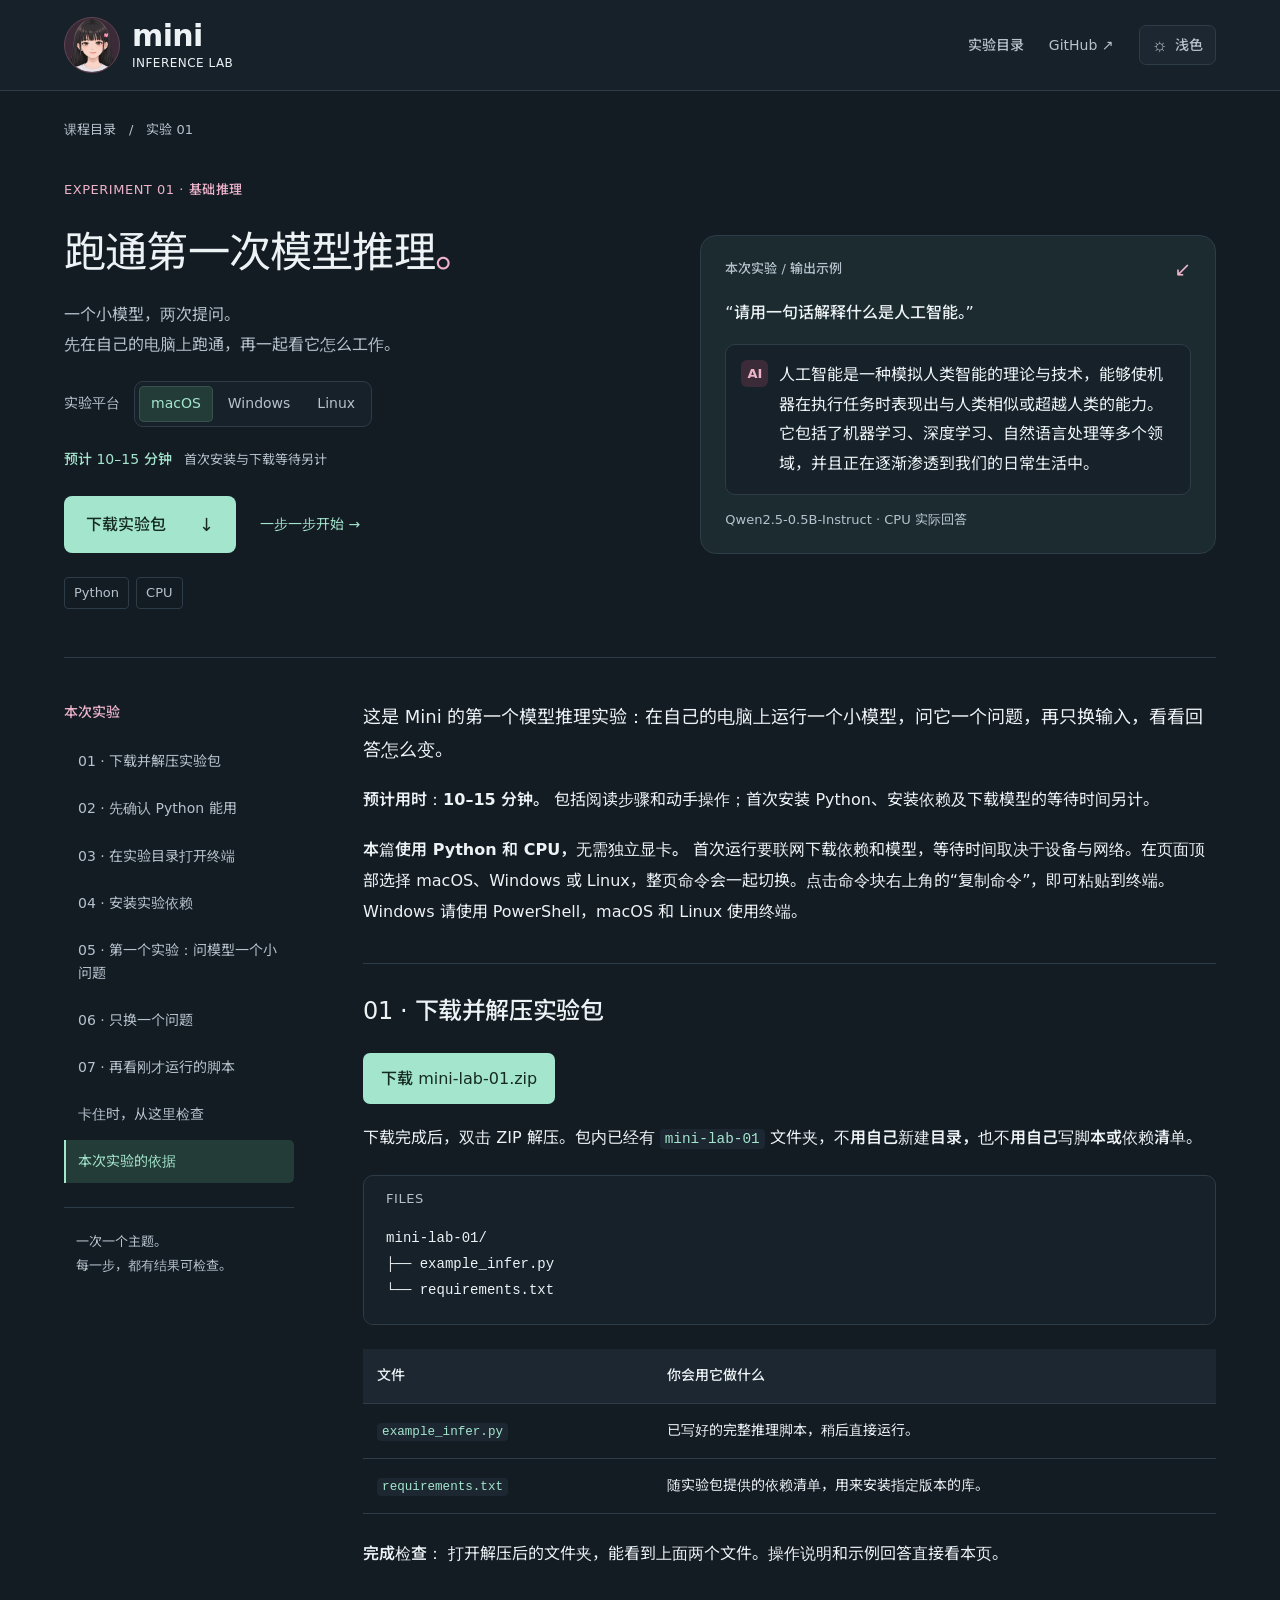
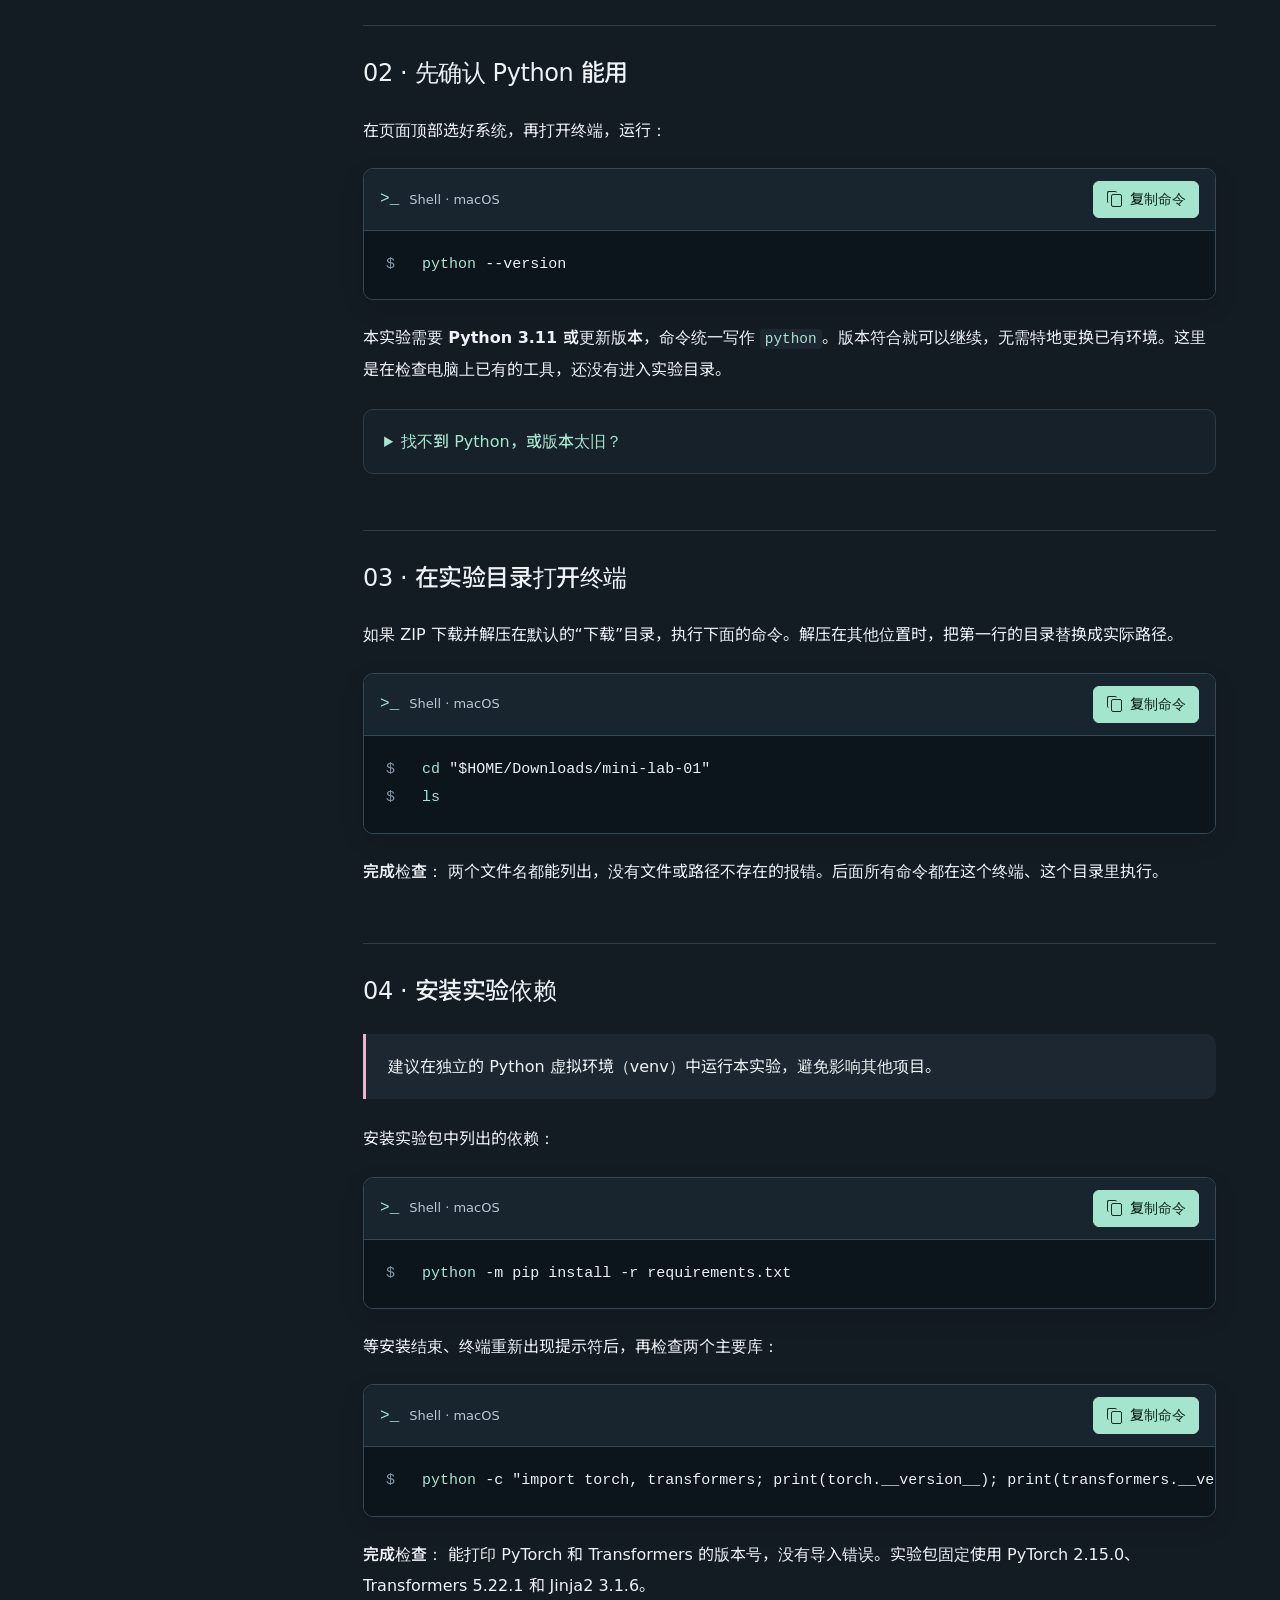
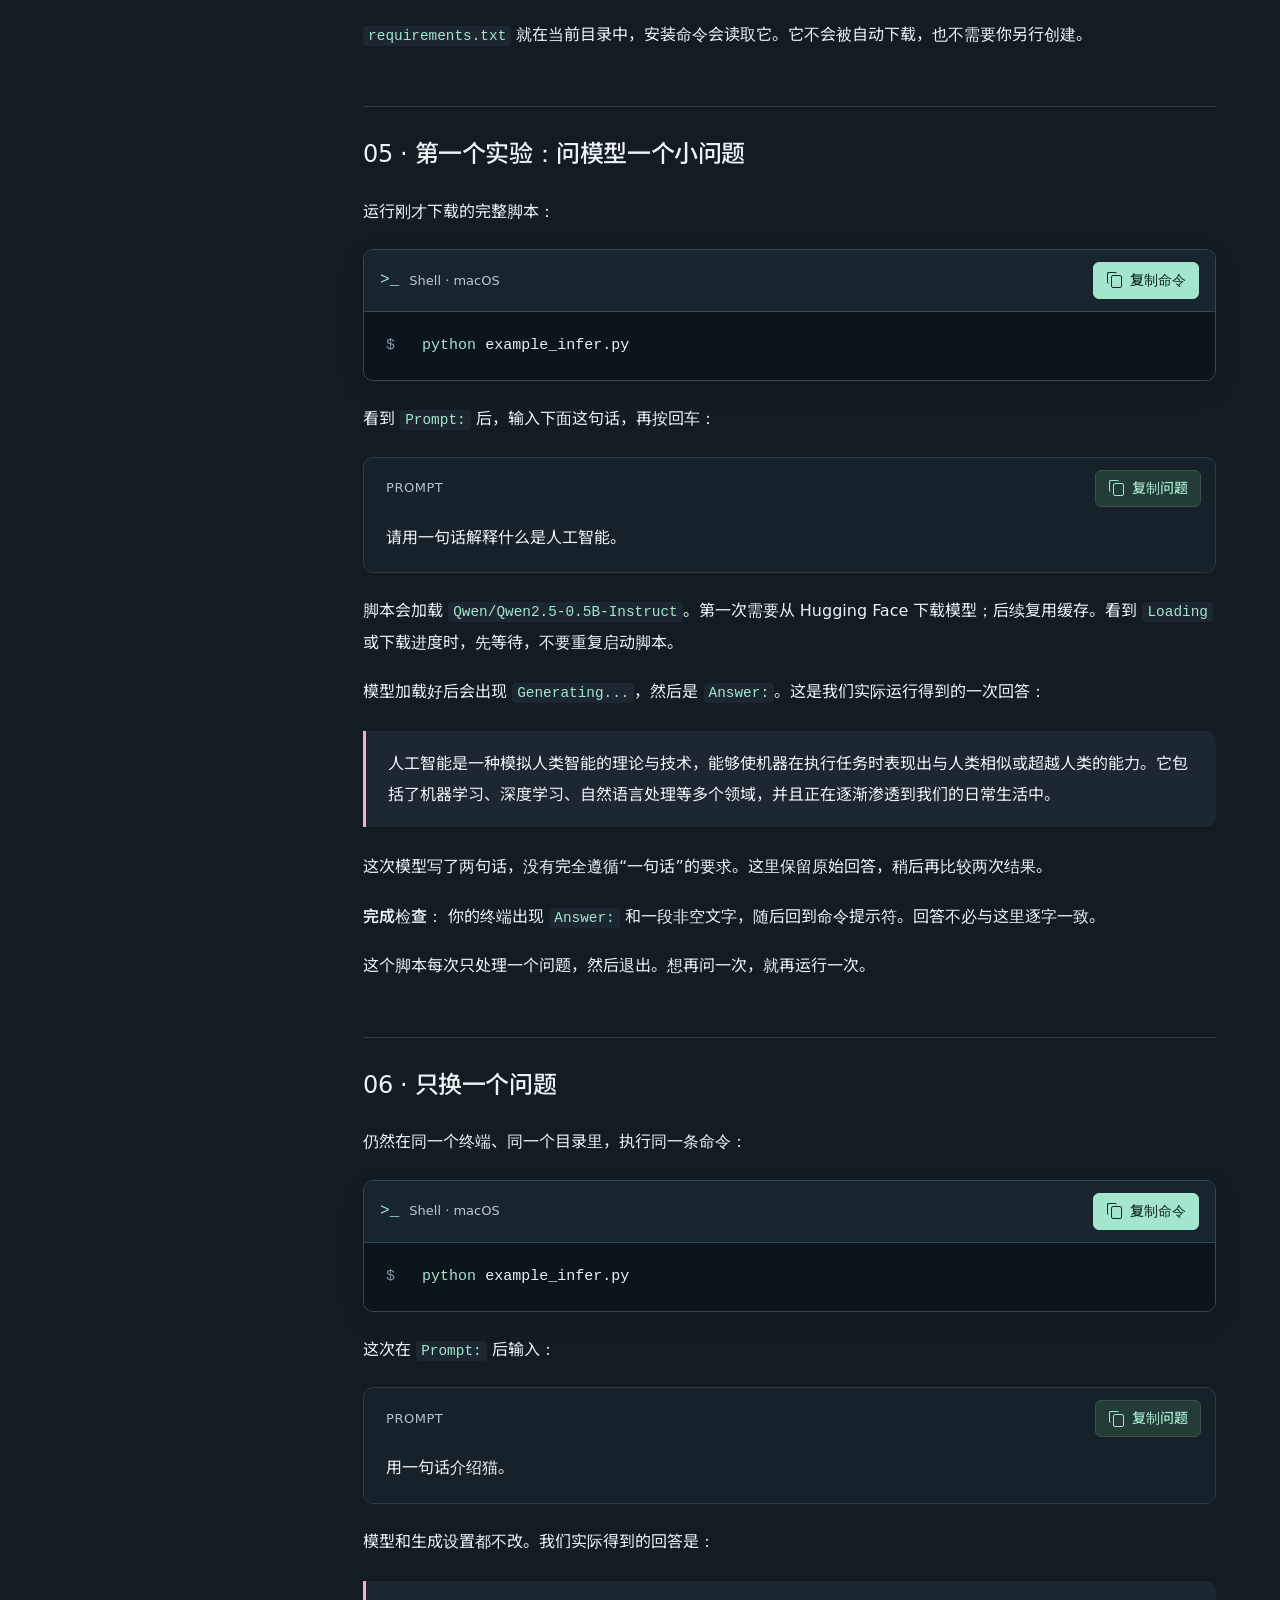
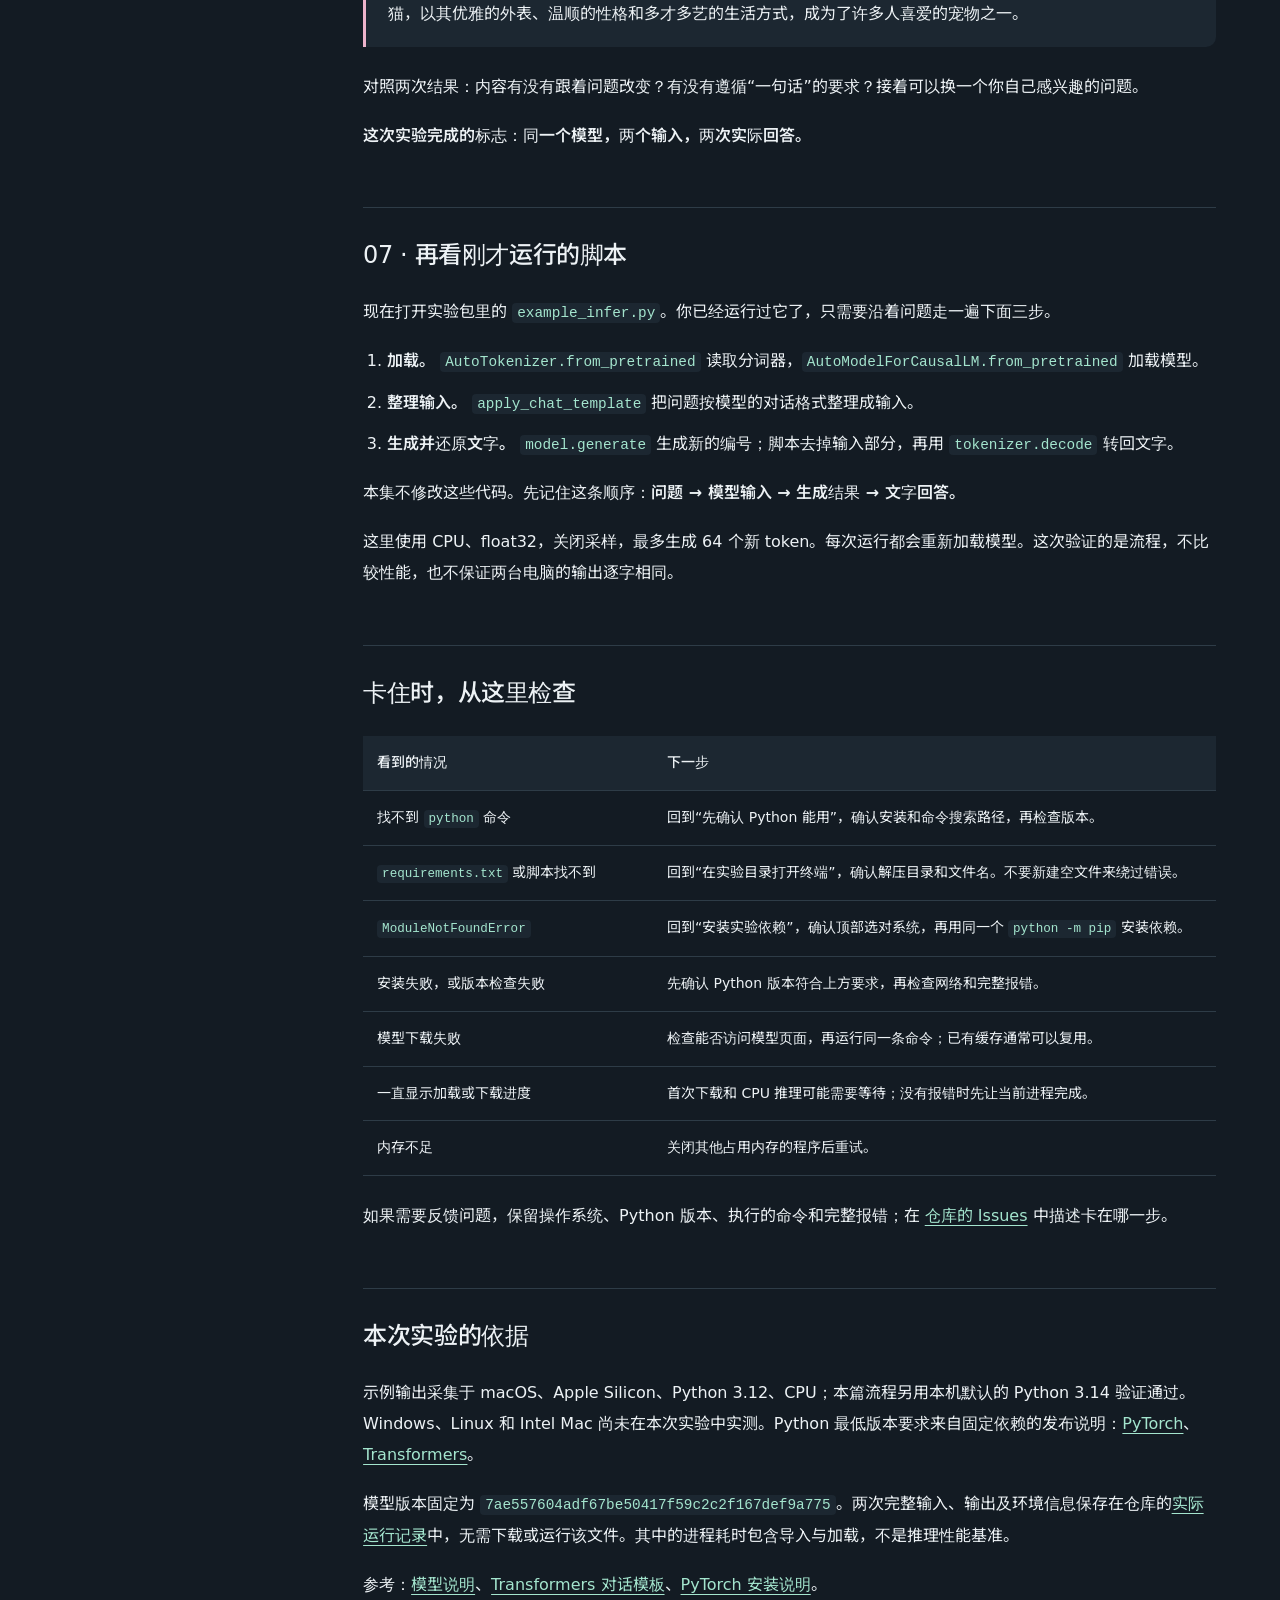
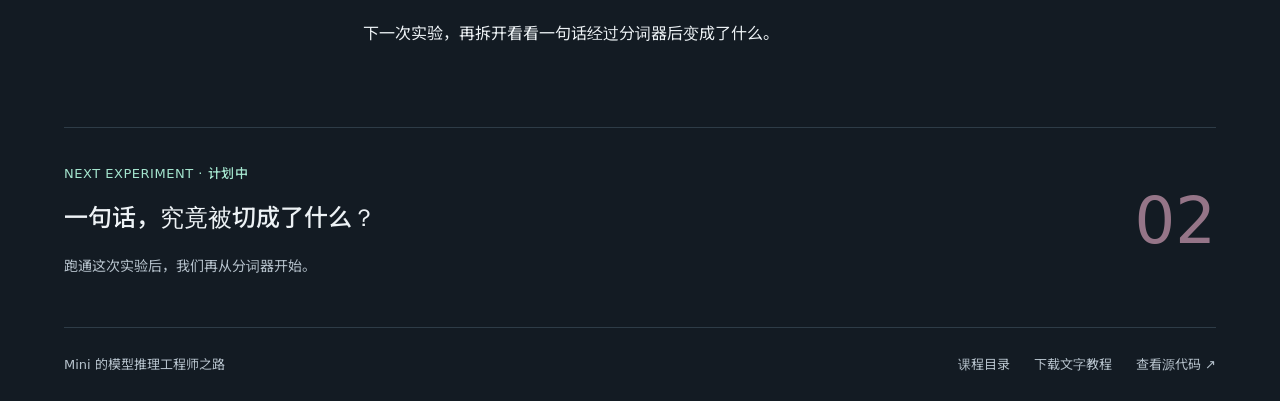
==== docs/1/index.html @ da80604e "Filter setup help by platform and simplify directory commands" ====
<!doctype html>
<html lang="zh-CN" data-theme="dark">
<head>
  <meta charset="utf-8">
  <meta name="viewport" content="width=device-width, initial-scale=1">
  <meta name="theme-color" content="#131b23">
  <meta name="description" content="Mini 的第一个模型推理实验：下载实验包，准备 Python，在 CPU 上运行小模型，再换一个问题。">
  <title>跑通第一次模型推理 · Mini 的模型推理工程师之路</title>
  <link rel="canonical" href="https://newbdez33.github.io/mini-inference-lab/1/">
  <link rel="icon" href="../assets/mini-head.png" type="image/png">
  <link rel="preload" href="../assets/fonts/noto-sans-sc-lab.woff2" as="font" type="font/woff2" crossorigin>
  <script src="../assets/theme.js?v=ef3ef90701ad"></script>
  <link rel="stylesheet" href="../assets/site.css?v=36da8192f355">
  <script src="../assets/site.js?v=840d80bad5b7" defer></script>
</head>
<body class="lesson-page">
  <a class="skip-link" href="#tutorial">跳到教程正文</a>
  <header class="site-header">
    <a class="brand" href="../" aria-label="返回课程目录"><span class="avatar"><img src="../assets/mini-head.png" alt="" width="56" height="56"></span><span>mini<span class="brand-sub">INFERENCE LAB</span></span></a>
    <nav aria-label="主导航">
      <a class="nav-catalog" href="../#catalog">实验目录</a>
      <a class="nav-github" href="https://github.com/newbdez33/mini-inference-lab" target="_blank" rel="noopener">GitHub ↗</a>
      <button class="theme-toggle" type="button" aria-label="切换为浅色主题"><span data-theme-icon aria-hidden="true">☼</span><span data-theme-label>浅色</span></button>
    </nav>
  </header>
  <main class="lesson-layout">
    <nav class="breadcrumb" aria-label="课程位置"><a href="../">课程目录</a><span aria-hidden="true">/</span><span aria-current="page">实验 01</span></nav>
    <section class="lesson-hero" aria-labelledby="page-title">
      <div class="hero-copy">
        <p class="eyebrow">EXPERIMENT 01 · 基础推理</p>
        <h1 id="page-title">跑通第一次模型推理<span class="accent">。</span></h1>
        <p class="hero-description">一个小模型，两次提问。<br>先在自己的电脑上跑通，再一起看它怎么工作。</p>
        <div class="platform-switcher" hidden>
          <span id="platform-label">实验平台</span>
          <div class="platform-options" role="radiogroup" aria-labelledby="platform-label">
            <button type="button" role="radio" data-platform="macos" aria-checked="true">macOS</button>
            <button type="button" role="radio" data-platform="windows" aria-checked="false" tabindex="-1">Windows</button>
            <button type="button" role="radio" data-platform="linux" aria-checked="false" tabindex="-1">Linux</button>
          </div>
        </div>
        <p class="experiment-time"><strong>预计 10–15 分钟</strong><span>首次安装与下载等待另计</span></p>
        <div class="hero-actions"><a class="button" href="../downloads/mini-lab-01.zip" download>下载实验包 <span aria-hidden="true">↓</span></a><a class="secondary-link" href="#download">一步一步开始 →</a></div>
        <ul class="tags" aria-label="实验环境"><li>Python</li><li>CPU</li></ul>
      </div>
      <div class="lab-sample lesson-sample" aria-label="本次实验的真实输出示例">
        <div class="sample-label"><span>本次实验 / 输出示例</span><span aria-hidden="true">↙</span></div>
        <p class="sample-question">“请用一句话解释什么是人工智能。”</p>
        <div class="sample-answer"><span class="model-symbol" aria-hidden="true">AI</span><p>人工智能是一种模拟人类智能的理论与技术，能够使机器在执行任务时表现出与人类相似或超越人类的能力。它包括了机器学习、深度学习、自然语言处理等多个领域，并且正在逐渐渗透到我们的日常生活中。</p></div>
        <span class="sample-model">Qwen2.5-0.5B-Instruct · CPU 实际回答</span>
      </div>
    </section>
    <div class="tutorial-layout">
      <aside class="sidebar">
        <nav aria-label="教程目录"><p class="nav-label">本次实验</p><div class="toc">
<ul>
<li><a href="#01">01 · 下载并解压实验包</a></li>
<li><a href="#02-python">02 · 先确认 Python 能用</a></li>
<li><a href="#03">03 · 在实验目录打开终端</a></li>
<li><a href="#04">04 · 安装实验依赖</a></li>
<li><a href="#05">05 · 第一个实验：问模型一个小问题</a></li>
<li><a href="#06">06 · 只换一个问题</a></li>
<li><a href="#07">07 · 再看刚才运行的脚本</a></li>
<li><a href="#_1">卡住时，从这里检查</a></li>
<li><a href="#_2">本次实验的依据</a></li>
</ul>
</div>
</nav>
        <p class="sidebar-note">一次一个主题。<br>每一步，都有结果可检查。</p>
      </aside>
      <article id="tutorial" class="tutorial"><p>这是 Mini 的第一个模型推理实验：在自己的电脑上运行一个小模型，问它一个问题，再只换输入，看看回答怎么变。</p>
<p><strong>预计用时：10–15 分钟。</strong> 包括阅读步骤和动手操作；首次安装 Python、安装依赖及下载模型的等待时间另计。</p>
<p><strong>本篇使用 Python 和 CPU，无需独立显卡。</strong> 首次运行要联网下载依赖和模型，等待时间取决于设备与网络。在页面顶部选择 macOS、Windows 或 Linux，整页命令会一起切换。点击命令块右上角的“复制命令”，即可粘贴到终端。Windows 请使用 PowerShell，macOS 和 Linux 使用终端。</p>
<p><a id="download"></a></p>
<h2 id="01">01 · 下载并解压实验包</h2>
<p><a href="../downloads/mini-lab-01.zip">下载 mini-lab-01.zip</a></p>
<p>下载完成后，双击 ZIP 解压。包内已经有 <code>mini-lab-01</code> 文件夹，<strong>不用自己新建目录，也不用自己写脚本或依赖清单</strong>。</p>
<pre><code class="language-text">mini-lab-01/
├── example_infer.py
└── requirements.txt
</code></pre>
<table>
<thead>
<tr>
<th>文件</th>
<th>你会用它做什么</th>
</tr>
</thead>
<tbody>
<tr>
<td><code>example_infer.py</code></td>
<td>已写好的完整推理脚本，稍后直接运行。</td>
</tr>
<tr>
<td><code>requirements.txt</code></td>
<td>随实验包提供的依赖清单，用来安装指定版本的库。</td>
</tr>
</tbody>
</table>
<p><strong>完成检查：</strong> 打开解压后的文件夹，能看到上面两个文件。操作说明和示例回答直接看本页。</p>
<p><a id="python"></a></p>
<h2 id="02-python">02 · 先确认 Python 能用</h2>
<p>在页面顶部选好系统，再打开终端，运行：</p>
<div class="platform-commands">
<div data-platforms="macos linux">
<p><strong>macOS · Linux</strong></p>
<pre><code class="language-sh">python --version
</code></pre>
</div>
<div data-platforms="windows">
<p><strong>Windows · PowerShell</strong></p>
<pre><code class="language-powershell">python --version
</code></pre>
</div>
</div>
<p>本实验需要 <strong>Python 3.11 或更新版本</strong>，命令统一写作 <code>python</code>。版本符合就可以继续，无需特地更换已有环境。这里是在检查电脑上已有的工具，还没有进入实验目录。</p>
<details>
<summary>找不到 Python，或版本太旧？</summary>
<div data-platforms="macos">
<p><strong>macOS：</strong> 已有 Homebrew 时，可以执行 <code>brew install python</code>。如果仍找不到 <code>python</code>，在当前终端执行 <code>export PATH="$(brew --prefix python)/libexec/bin:$PATH"</code>，让终端找到 Homebrew 提供的命令。没有 Homebrew 时，先按 <a href="https://docs.brew.sh/Installation">Homebrew 官方安装说明</a>安装并完成 shell 配置。</p>
</div>
<div data-platforms="windows">
<p><strong>Windows：</strong> 按 <a href="https://docs.python.org/3/using/windows.html">Python 官方 Windows 说明</a>安装 Python，确认 <code>python</code> 已加入命令搜索路径，再重新打开 PowerShell。</p>
</div>
<div data-platforms="linux">
<p><strong>Linux：</strong> 按 <a href="https://docs.python.org/3/using/unix.html">Python 官方 Unix 说明</a>和发行版文档安装 Python 及 <code>python</code> 命令。Debian / Ubuntu 可通过 <a href="https://packages.debian.org/stable/python-is-python3">python-is-python3</a> 软件包提供这个命令。</p>
</div>
<p>也可以使用自己熟悉的 Python 管理工具。<strong>重新运行上面的版本检查，确认符合要求后再继续。</strong></p>
</details>
<p><a id="directory"></a></p>
<h2 id="03">03 · 在实验目录打开终端</h2>
<p>如果 ZIP 下载并解压在默认的“下载”目录，执行下面的命令。解压在其他位置时，把第一行的目录替换成实际路径。</p>
<div class="platform-commands">
<div data-platforms="macos linux">
<p><strong>macOS · Linux</strong></p>
<pre><code class="language-sh">cd &quot;$HOME/Downloads/mini-lab-01&quot;
ls
</code></pre>
</div>
<div data-platforms="windows">
<p><strong>Windows · PowerShell</strong></p>
<pre><code class="language-powershell">cd &quot;$HOME\Downloads\mini-lab-01&quot;
dir
</code></pre>
</div>
</div>
<p><strong>完成检查：</strong> 两个文件名都能列出，没有文件或路径不存在的报错。后面所有命令都在这个终端、这个目录里执行。</p>
<p><a id="environment"></a></p>
<h2 id="04">04 · 安装实验依赖</h2>
<blockquote>
<p>建议在独立的 Python 虚拟环境（venv）中运行本实验，避免影响其他项目。</p>
</blockquote>
<p>安装实验包中列出的依赖：</p>
<div class="platform-commands">
<div data-platforms="macos">
<p><strong>macOS</strong></p>
<pre><code class="language-sh">python -m pip install -r requirements.txt
</code></pre>
</div>
<div data-platforms="windows">
<p><strong>Windows · PowerShell</strong></p>
<pre><code class="language-powershell">python -m pip install torch==2.15.0 --index-url https://download.pytorch.org/whl/cpu
python -m pip install -r requirements.txt
</code></pre>
<p>先安装 CPU 版 PyTorch，再安装其余依赖。</p>
</div>
<div data-platforms="linux">
<p><strong>Linux</strong></p>
<pre><code class="language-sh">python -m pip install torch==2.15.0 --index-url https://download.pytorch.org/whl/cpu
python -m pip install -r requirements.txt
</code></pre>
<p>先安装 CPU 版 PyTorch，再安装其余依赖。</p>
</div>
</div>
<p>等安装结束、终端重新出现提示符后，再检查两个主要库：</p>
<div class="platform-commands">
<div data-platforms="macos linux">
<p><strong>macOS · Linux</strong></p>
<pre><code class="language-sh">python -c &quot;import torch, transformers; print(torch.__version__); print(transformers.__version__)&quot;
</code></pre>
</div>
<div data-platforms="windows">
<p><strong>Windows · PowerShell</strong></p>
<pre><code class="language-powershell">python -c &quot;import torch, transformers; print(torch.__version__); print(transformers.__version__)&quot;
</code></pre>
</div>
</div>
<p><strong>完成检查：</strong> 能打印 PyTorch 和 Transformers 的版本号，没有导入错误。实验包固定使用 PyTorch 2.15.0、Transformers 5.22.1 和 Jinja2 3.1.6。</p>
<p><code>requirements.txt</code> 就在当前目录中，安装命令会读取它。它不会被自动下载，也不需要你另行创建。</p>
<p><a id="first-run"></a></p>
<h2 id="05">05 · 第一个实验：问模型一个小问题</h2>
<p>运行刚才下载的完整脚本：</p>
<div class="platform-commands">
<div data-platforms="macos linux">
<p><strong>macOS · Linux</strong></p>
<pre><code class="language-sh">python example_infer.py
</code></pre>
</div>
<div data-platforms="windows">
<p><strong>Windows · PowerShell</strong></p>
<pre><code class="language-powershell">python example_infer.py
</code></pre>
</div>
</div>
<p>看到 <code>Prompt:</code> 后，输入下面这句话，再按回车：</p>
<pre><code class="language-text">请用一句话解释什么是人工智能。
</code></pre>
<p>脚本会加载 <code>Qwen/Qwen2.5-0.5B-Instruct</code>。第一次需要从 Hugging Face 下载模型；后续复用缓存。看到 <code>Loading</code> 或下载进度时，先等待，不要重复启动脚本。</p>
<p>模型加载好后会出现 <code>Generating...</code>，然后是 <code>Answer:</code>。这是我们实际运行得到的一次回答：</p>
<blockquote>
<p>人工智能是一种模拟人类智能的理论与技术，能够使机器在执行任务时表现出与人类相似或超越人类的能力。它包括了机器学习、深度学习、自然语言处理等多个领域，并且正在逐渐渗透到我们的日常生活中。</p>
</blockquote>
<p>这次模型写了两句话，没有完全遵循“一句话”的要求。这里保留原始回答，稍后再比较两次结果。</p>
<p><strong>完成检查：</strong> 你的终端出现 <code>Answer:</code> 和一段非空文字，随后回到命令提示符。回答不必与这里逐字一致。</p>
<p>这个脚本每次只处理一个问题，然后退出。想再问一次，就再运行一次。</p>
<p><a id="second-run"></a></p>
<h2 id="06">06 · 只换一个问题</h2>
<p>仍然在同一个终端、同一个目录里，执行同一条命令：</p>
<div class="platform-commands">
<div data-platforms="macos linux">
<p><strong>macOS · Linux</strong></p>
<pre><code class="language-sh">python example_infer.py
</code></pre>
</div>
<div data-platforms="windows">
<p><strong>Windows · PowerShell</strong></p>
<pre><code class="language-powershell">python example_infer.py
</code></pre>
</div>
</div>
<p>这次在 <code>Prompt:</code> 后输入：</p>
<pre><code class="language-text">用一句话介绍猫。
</code></pre>
<p>模型和生成设置都不改。我们实际得到的回答是：</p>
<blockquote>
<p>猫，以其优雅的外表、温顺的性格和多才多艺的生活方式，成为了许多人喜爱的宠物之一。</p>
</blockquote>
<p>对照两次结果：内容有没有跟着问题改变？有没有遵循“一句话”的要求？接着可以换一个你自己感兴趣的问题。</p>
<p><strong>这次实验完成的标志：同一个模型，两个输入，两次实际回答。</strong></p>
<p><a id="code"></a></p>
<h2 id="07">07 · 再看刚才运行的脚本</h2>
<p>现在打开实验包里的 <code>example_infer.py</code>。你已经运行过它了，只需要沿着问题走一遍下面三步。</p>
<ol>
<li><strong>加载。</strong> <code>AutoTokenizer.from_pretrained</code> 读取分词器，<code>AutoModelForCausalLM.from_pretrained</code> 加载模型。</li>
<li><strong>整理输入。</strong> <code>apply_chat_template</code> 把问题按模型的对话格式整理成输入。</li>
<li><strong>生成并还原文字。</strong> <code>model.generate</code> 生成新的编号；脚本去掉输入部分，再用 <code>tokenizer.decode</code> 转回文字。</li>
</ol>
<p>本集不修改这些代码。先记住这条顺序：<strong>问题 → 模型输入 → 生成结果 → 文字回答。</strong></p>
<p>这里使用 CPU、float32，关闭采样，最多生成 64 个新 token。每次运行都会重新加载模型。这次验证的是流程，不比较性能，也不保证两台电脑的输出逐字相同。</p>
<p><a id="help"></a></p>
<h2 id="_1">卡住时，从这里检查</h2>
<table>
<thead>
<tr>
<th>看到的情况</th>
<th>下一步</th>
</tr>
</thead>
<tbody>
<tr>
<td>找不到 <code>python</code> 命令</td>
<td>回到“先确认 Python 能用”，确认安装和命令搜索路径，再检查版本。</td>
</tr>
<tr>
<td><code>requirements.txt</code> 或脚本找不到</td>
<td>回到“在实验目录打开终端”，确认解压目录和文件名。不要新建空文件来绕过错误。</td>
</tr>
<tr>
<td><code>ModuleNotFoundError</code></td>
<td>回到“安装实验依赖”，确认顶部选对系统，再用同一个 <code>python -m pip</code> 安装依赖。</td>
</tr>
<tr>
<td>安装失败，或版本检查失败</td>
<td>先确认 Python 版本符合上方要求，再检查网络和完整报错。</td>
</tr>
<tr>
<td>模型下载失败</td>
<td>检查能否访问模型页面，再运行同一条命令；已有缓存通常可以复用。</td>
</tr>
<tr>
<td>一直显示加载或下载进度</td>
<td>首次下载和 CPU 推理可能需要等待；没有报错时先让当前进程完成。</td>
</tr>
<tr>
<td>内存不足</td>
<td>关闭其他占用内存的程序后重试。</td>
</tr>
</tbody>
</table>
<p>如果需要反馈问题，保留操作系统、Python 版本、执行的命令和完整报错；在 <a href="https://github.com/newbdez33/mini-inference-lab/issues">仓库的 Issues</a> 中描述卡在哪一步。</p>
<p><a id="other-systems"></a>
<a id="references"></a></p>
<h2 id="_2">本次实验的依据</h2>
<p>示例输出采集于 macOS、Apple Silicon、Python 3.12、CPU；本篇流程另用本机默认的 Python 3.14 验证通过。Windows、Linux 和 Intel Mac 尚未在本次实验中实测。Python 最低版本要求来自固定依赖的发布说明：<a href="https://pypi.org/project/torch/2.15.0/">PyTorch</a>、<a href="https://pypi.org/project/transformers/5.22.1/">Transformers</a>。</p>
<p>模型版本固定为 <code>7ae557604adf67be50417f59c2c2f167def9a775</code>。两次完整输入、输出及环境信息保存在仓库的<a href="https://github.com/newbdez33/mini-inference-lab/blob/main/episode-01/terminal-recordings.json">实际运行记录</a>中，无需下载或运行该文件。其中的进程耗时包含导入与加载，不是推理性能基准。</p>
<p>参考：<a href="https://huggingface.co/Qwen/Qwen2.5-0.5B-Instruct">模型说明</a>、<a href="https://huggingface.co/docs/transformers/main/en/chat_templating">Transformers 对话模板</a>、<a href="https://pytorch.org/get-started/locally/">PyTorch 安装说明</a>。</p>
<p>下一次实验，再拆开看看一句话经过分词器后变成了什么。</p></article>
    </div>
    <section class="next-experiment">
      <div><p class="eyebrow">NEXT EXPERIMENT · 计划中</p><h2>一句话，究竟被切成了什么？</h2><p>跑通这次实验后，我们再从分词器开始。</p></div><span aria-hidden="true">02</span>
    </section>
  </main>
  <footer class="site-footer"><span>Mini 的模型推理工程师之路</span><div><a href="../">课程目录</a><a href="../downloads/README.md">下载文字教程</a><a href="https://github.com/newbdez33/mini-inference-lab">查看源代码 ↗</a></div></footer>
  <div id="copy-status" class="sr-only" role="status" aria-live="polite"></div>
</body>
</html>
---- docs/assets/site.css ----
@font-face {
  font-family: "Noto Sans SC";
  src: url("fonts/noto-sans-sc-lab.woff2") format("woff2");
  font-style: normal;
  font-weight: 100 900;
  font-display: swap;
}

:root {
  color-scheme: dark;
  --font-sans: system-ui, -apple-system, BlinkMacSystemFont, "Segoe UI", "PingFang SC", "Microsoft YaHei", "Noto Sans SC", sans-serif;
  --font-mono: ui-monospace, SFMono-Regular, Menlo, Consolas, "Liberation Mono", monospace;
  --paper: #131b23;
  --ink: #edf2f5;
  --muted: #b6c2cc;
  --line: #2e3c47;
  --accent: #a4e5ce;
  --pink: #edb3cb;
  --pink-soft: #3b2a37;
  --pink-line: #634452;
  --header: #17212a;
  --surface: #1c2731;
  --surface-inset: #16212a;
  --sample: #1b2b30;
  --soft: #233c37;
  --feature-border: #3a514c;
  --button: #a4e5ce;
  --button-ink: #152b23;
  --shadow: 0 12px 35px #0a11192c;
}
:root[data-theme="light"] {
  color-scheme: light;
  --paper: #f4f7f5;
  --ink: #243832;
  --muted: #586d64;
  --line: #cddcd3;
  --accent: #29624e;
  --pink: #974463;
  --pink-soft: #f3e3eb;
  --pink-line: #dfbdcb;
  --header: #f9fbf9;
  --surface: #ffffff;
  --surface-inset: #eef3f0;
  --sample: #e9f0ed;
  --soft: #e0efe7;
  --feature-border: #b8ccc0;
  --button: #2e6553;
  --button-ink: #ffffff;
  --shadow: 0 8px 30px #183e2d0a;
}
* { box-sizing: border-box; }
html { scroll-padding-top: 28px; }
body { margin: 0; background: var(--paper); color: var(--ink); font: 400 16px/1.75 var(--font-sans); font-synthesis: none; font-optical-sizing: auto; font-kerning: normal; -webkit-font-smoothing: auto; }
a { color: inherit; text-underline-offset: 4px; }
button, a { -webkit-tap-highlight-color: transparent; }
button { font: inherit; cursor: pointer; }
img { display: block; max-width: 100%; }
h1, h2, h3, p { margin-top: 0; }
:focus-visible { outline: 3px solid var(--accent); outline-offset: 5px; }
.skip-link { position: absolute; top: -100px; left: 20px; padding: 12px 18px; background: var(--ink); color: var(--paper); z-index: 10; }
.skip-link:focus { top: 12px; }
.site-header { display: flex; align-items: center; gap: 25px; height: 91px; padding: 0 5%; background: var(--header); border-bottom: 1px solid var(--line); }
.brand { display: inline-flex; align-items: center; gap: 12px; color: var(--ink); text-decoration: none; font-size: 30px; font-weight: 600; letter-spacing: -.6px; line-height: 1; }
.avatar { display: block; width: 56px; height: 56px; background: var(--pink-soft); border: 1px solid var(--pink-line); border-radius: 50%; overflow: hidden; flex: 0 0 auto; }
.avatar img { width: 100%; height: 100%; object-fit: contain; }
.brand-sub { display: block; margin-top: 6px; font-size: 12px; font-weight: 500; letter-spacing: .04em; }
.site-header nav { display: flex; align-items: center; gap: 25px; margin-left: auto; }
.site-header nav a { color: var(--muted); font-size: 14px; font-weight: 500; text-decoration: none; }
.site-header nav a[aria-current] { color: var(--ink); }
.site-header nav a:hover { color: var(--accent); }
.theme-toggle { display: inline-flex; align-items: center; justify-content: center; gap: 7px; min-height: 40px; padding: 7px 12px; border: 1px solid var(--line); border-radius: 7px; background: var(--surface); color: var(--muted); font: 500 14px/1.5 var(--font-sans); }
.theme-toggle:hover { color: var(--ink); border-color: var(--accent); }
.theme-toggle [data-theme-icon] { font: 18px/1 sans-serif; }
.eyebrow { margin: 0 0 22px; color: var(--accent); font-size: 13px; font-weight: 500; line-height: 1.6; letter-spacing: .04em; }
.accent { color: var(--pink); }
.title-phrase { display: inline-block; }
.button { display: inline-flex; align-items: center; justify-content: space-between; gap: 33px; min-height: 48px; padding: 13px 22px; background: var(--button); color: var(--button-ink); border-radius: 8px; font-size: 16px; font-weight: 500; text-decoration: none; }
.button:hover { filter: brightness(.93); }
.button > span { font-size: 18px; }
.tags { display: flex; flex-wrap: wrap; gap: 7px; list-style: none; padding: 0; margin: 22px 0 30px; }
.tags li { font-size: 13px; line-height: 1.5; padding: 5px 9px; border: 1px solid var(--line); border-radius: 4px; color: var(--muted); }
.status-dot { display: inline-flex; align-items: center; gap: 7px; color: var(--accent); font-size: 13px; font-weight: 500; }
.status-dot::before { content: ""; width: 5px; height: 5px; border-radius: 50%; background: currentColor; }
.section-label { display: flex; align-items: center; justify-content: space-between; gap: 20px; margin-bottom: 20px; }
.section-label h2 { margin: 0; font-size: 22px; font-weight: 500; line-height: 1.6; }
.section-label > span { color: var(--muted); font-size: 13px; line-height: 1.7; }
.lesson-copy { color: var(--muted); font-size: 16px; line-height: 1.9; margin-bottom: 0; }
.experiment-time { display: flex; flex-wrap: wrap; align-items: baseline; gap: 4px 12px; margin: 16px 0 0; color: var(--muted); font-size: 13px; line-height: 1.8; }
.experiment-time strong { color: var(--accent); font-size: 14px; font-weight: 500; white-space: nowrap; }
.planned-heading { display: flex; align-items: center; justify-content: space-between; gap: 16px; }
.planned-heading h2 { margin: 0; font-size: 16px; font-weight: 500; }
.planned-heading > span { color: var(--muted); font-size: 13px; line-height: 1.8; }
.site-footer { display: flex; justify-content: space-between; gap: 20px; margin-inline: 5%; padding: 25px 0; border-top: 1px solid var(--line); color: var(--muted); font-size: 13px; line-height: 1.8; }
.site-footer a { text-decoration: none; }
.site-footer > div { display: flex; flex-wrap: wrap; gap: 10px 24px; }
.sr-only { position: absolute; width: 1px; height: 1px; padding: 0; margin: -1px; overflow: hidden; clip: rect(0,0,0,0); white-space: nowrap; border: 0; }

.lab-layout { max-width: 1280px; margin: auto; padding: 0 5% 46px; }
.lab-hero { display: grid; grid-template-columns: 1.2fr 1fr; gap: 6%; padding: 49px 0 41px; align-items: center; }
.lab-hero-copy .eyebrow { display: flex; align-items: center; gap: 8px; font-size: 14px; letter-spacing: 0; margin-bottom: 17px; }
.hero-dot { width: 6px; height: 6px; border-radius: 50%; background: var(--pink); }
.lab-hero h1 { font-family: "Noto Sans SC", var(--font-sans); font-size: clamp(32px, 3.4vw, 46px); font-weight: 350; letter-spacing: -.8px; line-height: 1.5; margin-bottom: 20px; }
.lab-hero-copy > p:last-child { color: var(--muted); line-height: 1.9; margin-bottom: 0; }
.lab-sample { background: var(--sample); border: 1px solid var(--line); border-radius: 16px; padding: 22px 24px; }
.sample-label { display: flex; align-items: center; justify-content: space-between; font-size: 13px; font-weight: 500; color: var(--muted); margin-bottom: 19px; }
.sample-label > span:last-child { font-size: 20px; line-height: .6; color: var(--pink); }
.sample-question { font-size: 16px; font-weight: 500; margin-bottom: 17px; }
.sample-answer { display: flex; align-items: flex-start; gap: 11px; background: var(--surface-inset); padding: 15px; border: 1px solid var(--line); border-radius: 10px; }
.sample-answer p { font-size: 16px; line-height: 1.85; margin: 0; }
.model-symbol { display: inline-flex; width: 27px; height: 27px; align-items: center; justify-content: center; flex: 0 0 auto; font-size: 13px; font-weight: 600; line-height: 1; background: var(--pink-soft); color: var(--pink); border-radius: 6px; }
.sample-model { display: block; font-size: 13px; line-height: 1.8; color: var(--muted); margin-top: 13px; }
.lab-catalog .section-label { margin-bottom: 19px; align-items: flex-end; }
.lab-catalog .section-label .eyebrow { margin-bottom: 7px; }
.lab-feature { display: grid; grid-template-columns: 1.05fr 1fr; overflow: hidden; background: var(--surface); border: 1px solid var(--feature-border); border-radius: 17px; box-shadow: var(--shadow); }
.lab-feature-copy { padding: 27px 32px 30px; }
.feature-eyebrow { display: flex; align-items: center; justify-content: space-between; margin-bottom: 22px; }
.chapter-label { font-size: 14px; font-weight: 500; background: var(--pink-soft); border: 1px solid var(--pink-line); color: var(--pink); padding: 5px 9px; border-radius: 5px; }
.feature-number { color: var(--muted); font-size: 13px; font-weight: 500; line-height: 1.5; letter-spacing: .04em; font-variant-numeric: tabular-nums; margin-bottom: 8px; }
.lab-feature h3 { font-size: 30px; line-height: 1.5; font-weight: 500; letter-spacing: -.5px; margin-bottom: 13px; }
.lab-feature .tags { margin: 18px 0 22px; }
.lab-feature .button { gap: 40px; }
.lab-recipe { margin: 18px 18px 18px 0; padding: 27px 28px 19px; border-radius: 10px; background: var(--surface-inset); }
.recipe-title { color: var(--muted); font-size: 14px; font-weight: 500; }
.lab-recipe ol { list-style: none; padding: 0; margin: 23px 0 17px; }
.lab-recipe li { display: flex; gap: 14px; margin-bottom: 23px; }
.lab-recipe li > span { display: flex; align-items: center; justify-content: center; width: 32px; height: 32px; flex: 0 0 auto; background: var(--soft); border-radius: 50%; color: var(--accent); font-size: 13px; font-weight: 500; line-height: 1; font-variant-numeric: tabular-nums; }
.lab-recipe strong { display: block; font-size: 16px; line-height: 1.6; font-weight: 500; }
.lab-recipe li p { color: var(--muted); font-size: 14px; line-height: 1.85; margin: 5px 0 0; }
.recipe-bottom { border-top: 1px solid var(--line); padding-top: 15px; margin: 0; font-size: 13px; line-height: 1.8; color: var(--muted); }
.lab-roadmap .planned-heading { margin: 28px 0 16px; }
.path-grid { display: grid; grid-template-columns: repeat(4, 1fr); gap: 13px; }
.path-grid article { border: 1px solid var(--line); border-radius: 11px; padding: 19px 18px; background: var(--surface-inset); }
.path-top { display: flex; align-items: center; justify-content: space-between; margin-bottom: 20px; color: var(--muted); font-size: 13px; }
.path-icon { font: 24px/1 var(--font-mono); color: var(--accent); }
.path-grid h3 { font-size: 16px; font-weight: 500; margin-bottom: 8px; }
.path-grid p { font-size: 14px; color: var(--muted); margin: 0; line-height: 1.8; }

.lesson-layout { max-width: 1280px; margin: auto; padding: 0 5%; }
.breadcrumb { display: flex; align-items: center; gap: 13px; padding-top: 28px; color: var(--muted); font-size: 13px; }
.breadcrumb a { text-decoration: none; }
.lesson-hero { display: grid; grid-template-columns: 1.1fr 1fr; align-items: center; gap: 6%; padding: 38px 0 48px; border-bottom: 1px solid var(--line); }
.lesson-hero .eyebrow { color: var(--pink); margin-bottom: 16px; }
.lesson-hero h1 { font-family: "Noto Sans SC", var(--font-sans); font-size: clamp(32px, 3.3vw, 44px); font-weight: 400; line-height: 1.5; letter-spacing: -.8px; margin: 0; text-wrap: balance; }
.hero-description { color: var(--muted); font-size: 16px; line-height: 1.9; margin: 20px 0; }
.platform-switcher { display: flex; flex-wrap: wrap; align-items: center; gap: 8px 14px; margin: 20px 0; }
.platform-switcher[hidden] { display: none; }
.platform-switcher > span { color: var(--muted); font-size: 14px; }
.platform-options { display: inline-flex; gap: 3px; padding: 4px; border: 1px solid var(--line); border-radius: 9px; background: var(--surface-inset); }
.platform-options button { border: 0; border-radius: 5px; background: transparent; color: var(--muted); padding: 7px 12px; min-height: 36px; font: 500 14px/1.5 var(--font-sans); }
.platform-options button[aria-checked="true"] { color: var(--accent); background: var(--soft); box-shadow: inset 0 0 0 1px var(--feature-border); }
.platform-options button:hover { color: var(--ink); }
.hero-actions { display: flex; flex-wrap: wrap; align-items: center; gap: 16px 24px; margin-top: 24px; }
.secondary-link { color: var(--accent); font-size: 14px; text-decoration: none; }
.lesson-hero .tags { margin: 24px 0 0; }
.lesson-sample { align-self: center; }
.tutorial-layout { display: grid; grid-template-columns: 230px minmax(0, 1fr); gap: 6%; align-items: start; padding: 42px 0 60px; }
.sidebar { position: sticky; top: 24px; max-height: calc(100vh - 48px); overflow-y: auto; }
.nav-label { margin: 0 0 16px; font-size: 14px; font-weight: 500; color: var(--pink); }
.toc ul { list-style: none; padding: 0; margin: 0; }
.toc > ul > li { margin: 4px 0; }
.toc a { display: block; padding: 10px 12px; border-left: 2px solid transparent; border-radius: 0 5px 5px 0; color: var(--muted); font-size: 14px; line-height: 1.65; text-decoration: none; }
.toc a:hover, .toc a[aria-current="location"] { color: var(--accent); border-left-color: var(--accent); background: var(--soft); }
.sidebar-note { border-top: 1px solid var(--line); padding: 22px 12px 0; margin: 24px 0 0; color: var(--muted); font-size: 13px; line-height: 1.8; }
.tutorial { min-width: 0; font-size: 16px; line-height: 1.95; }
.tutorial > p:first-child { margin-top: 0; font-size: 18px; line-height: 1.85; }
.tutorial p { margin: 18px 0; }
.tutorial h2 { margin: 56px 0 22px; padding-top: 28px; border-top: 1px solid var(--line); font-size: 24px; font-weight: 500; line-height: 1.6; letter-spacing: -.4px; }
.tutorial h2:first-of-type { margin-top: 36px; }
.tutorial strong { font-weight: 600; }
.tutorial a { color: var(--accent); overflow-wrap: anywhere; }
.tutorial ul, .tutorial ol { padding-left: 24px; }
.tutorial li { margin: 10px 0; }
code { font-family: var(--font-mono); font-size: .9em; background: var(--surface); color: var(--accent); padding: 2px 5px; border-radius: 4px; overflow-wrap: anywhere; }
pre { background: var(--surface-inset); color: var(--ink); padding: 20px 22px; border: 1px solid var(--line); border-radius: 10px; overflow-x: auto; font: 14px/1.85 var(--font-mono); margin: 22px 0; tab-size: 4; }
pre code { font: inherit; background: none; color: inherit; padding: 0; border-radius: 0; overflow-wrap: normal; white-space: pre; }
pre code.language-text:not(.file-tree) { font: 16px/1.85 var(--font-sans); }
.code-block { margin: 22px 0; border: 1px solid var(--line); border-radius: 10px; background: var(--surface-inset); overflow: hidden; }
.code-block pre { border: 0; border-radius: 0; margin: 0; padding-top: 16px; }
.code-toolbar { display: flex; align-items: center; justify-content: space-between; gap: 12px; padding: 12px 14px 0 22px; color: var(--muted); font-size: 13px; line-height: 1.7; letter-spacing: .04em; }
.copy-button { display: inline-flex; align-items: center; justify-content: center; gap: 8px; color: var(--accent); background: var(--soft); border: 1px solid var(--feature-border); border-radius: 6px; padding: 7px 12px; font: 500 14px/1.5 var(--font-sans); letter-spacing: 0; min-width: 106px; min-height: 36px; flex-shrink: 0; }
.copy-button:hover { border-color: var(--accent); }
.copy-icon { position: relative; display: inline-block; width: 15px; height: 16px; flex: 0 0 auto; }
.copy-icon::before, .copy-icon::after { content: ""; position: absolute; width: 9px; height: 11px; border: 1.5px solid currentColor; border-radius: 2px; }
.copy-icon::before { left: 0; top: 0; border-right: 0; border-bottom: 0; }
.copy-icon::after { right: 0; bottom: 0; }
.command-block { color-scheme: dark; background: #0c141c; border-color: #344956; box-shadow: 0 8px 24px #0810171a; }
.command-block .code-toolbar { padding: 12px 16px; background: #18242e; border-bottom: 1px solid #344956; color: #bac9d5; letter-spacing: 0; gap: 12px; }
.terminal-title { display: inline-flex; align-items: center; gap: 10px; min-width: 0; font-size: 13px; line-height: 1.5; }
.terminal-icon { color: #a4e5ce; font: 500 16px/1 var(--font-mono); flex-shrink: 0; }
.command-block .copy-button { background: #a4e5ce; border-color: #a4e5ce; color: #152b23; }
.command-block .copy-button:hover { background: #c2f1df; border-color: #c2f1df; }
.command-block .copy-button:focus-visible { outline-color: #edb3cb; }
.command-block pre { background: #0c141c; color: #eaf1f6; padding: 20px 22px; font-size: 15px; line-height: 1.9; }
.command-line::before { content: attr(data-prompt); display: inline-block; width: 36px; color: #8196a7; user-select: none; }
.command-name { color: #a4e5ce; }
.platform-commands.is-enhanced .platform-label { display: none; }
.platform-commands.is-enhanced > [data-platforms] > p { margin: 0; padding: 0 22px 18px; color: #bac9d5; font-size: 14px; line-height: 1.8; }
.platform-commands.is-enhanced > [data-platforms] > p code { color: #a4e5ce; background: #18242e; }
.tutorial [data-platforms][hidden] { display: none; }
.tutorial table { border-collapse: collapse; width: 100%; margin: 24px 0; font-size: 14px; line-height: 1.85; }
.tutorial th, .tutorial td { border-bottom: 1px solid var(--line); padding: 14px; text-align: left; vertical-align: top; }
.tutorial th { font-weight: 500; background: var(--surface); }
.tutorial td:first-child { width: 34%; }
.tutorial td { overflow-wrap: anywhere; }
.tutorial blockquote { margin: 24px 0; border-left: 3px solid var(--pink); padding: 12px 22px; background: var(--surface); border-radius: 0 10px 10px 0; }
.tutorial blockquote p { margin: 5px 0; }
.tutorial a[href$="mini-lab-01.zip"] { display: inline-block; background: var(--button); color: var(--button-ink); border-radius: 7px; padding: 10px 18px; text-decoration: none; font-size: 16px; font-weight: 500; }
.tutorial details { margin: 24px 0; border: 1px solid var(--line); border-radius: 10px; background: var(--surface-inset); padding: 0 20px; }
.tutorial summary { color: var(--accent); cursor: pointer; font-size: 16px; font-weight: 500; padding: 16px 0; }
.tutorial details[open] { padding-bottom: 12px; }
.next-experiment { border-top: 1px solid var(--line); padding: 36px 0 48px; display: flex; justify-content: space-between; align-items: center; gap: 24px; }
.next-experiment .eyebrow { margin-bottom: 12px; }
.next-experiment h2 { font-size: 24px; font-weight: 500; margin: 0; }
.next-experiment p:last-child { color: var(--muted); font-size: 14px; margin: 15px 0 0; }
.next-experiment > span { font-size: 64px; font-weight: 500; color: var(--pink); opacity: .6; }

@media (min-width: 1500px) {
  .site-header { padding-inline: max(5%, calc((100vw - 1190px) / 2)); }
}
@media (max-width: 1000px) {
  .lab-hero { grid-template-columns: 1.05fr 1fr; gap: 5%; }
  .lab-hero h1 { font-size: 36px; }
  .lab-feature-copy { padding: 25px; }
  .lab-recipe { padding-inline: 22px; }
  .tutorial-layout { grid-template-columns: 205px minmax(0, 1fr); gap: 30px; }
  .lesson-hero { gap: 32px; }
}
@media (max-width: 800px) {
  .lesson-hero { grid-template-columns: 1fr; gap: 28px; }
  .lesson-sample { max-width: 600px; }
  .tutorial-layout { grid-template-columns: 1fr; gap: 32px; }
  .sidebar { position: static; max-height: none; border-bottom: 1px solid var(--line); padding-bottom: 24px; }
  .toc ul { display: grid; grid-template-columns: 1fr 1fr; gap: 4px 12px; }
  .toc a { padding: 8px; }
  .sidebar-note { display: none; }
}
@media (max-width: 760px) {
  .site-header { height: 79px; padding-inline: 6%; }
  .brand { font-size: 26px; gap: 9px; }
  .avatar { width: 48px; height: 48px; }
  .site-header nav { gap: 17px; }
  .lab-layout { padding: 0 6% 35px; }
  .lab-hero { grid-template-columns: 1fr 1fr; gap: 25px; padding: 32px 0; }
  .lab-hero h1 { font-size: 32px; }
  .lab-sample { padding: 18px; }
  .lab-catalog .section-label h2 { font-size: 19px; }
  .lab-feature { grid-template-columns: 1fr 1fr; }
  .lab-feature-copy { padding: 23px; }
  .lab-feature h3 { font-size: 27px; }
  .lab-recipe { margin: 13px 13px 13px 0; padding-inline: 20px; }
  .lab-recipe li { gap: 11px; margin-bottom: 24px; }
  .path-grid { grid-template-columns: repeat(2, 1fr); }
  .lesson-layout { padding-inline: 6%; }
}
@media (max-width: 540px) {
  .site-header { gap: 16px; }
  .site-header nav { gap: 12px; }
  .site-header .nav-catalog, .site-header .nav-roadmap { display: none; }
  .brand { font-size: 25px; }
  .theme-toggle { gap: 5px; padding: 6px 9px; }
  .lab-hero { display: block; padding: 31px 0 32px; }
  .lab-hero h1 { font-size: 34px; line-height: 1.5; margin-bottom: 14px; }
  .lab-hero-copy .eyebrow { margin-bottom: 14px; }
  .lab-sample { margin-top: 23px; padding: 19px 20px; }
  .sample-label { margin-bottom: 15px; }
  .sample-question { margin-bottom: 12px; }
  .lab-catalog .section-label { align-items: flex-start; flex-direction: column; gap: 5px; }
  .lab-feature { display: block; }
  .lab-feature-copy { padding: 24px 22px; }
  .lab-feature .button { width: 100%; }
  .tags { gap: 6px; }
  .tags li { padding-inline: 7px; }
  .lab-recipe { margin: 0 13px 13px; padding: 22px 20px; }
  .lab-recipe ol { margin-top: 19px; }
  .lab-recipe li { margin-bottom: 19px; }
  .lab-roadmap .planned-heading { display: block; }
  .lab-roadmap .planned-heading > span { display: block; margin-top: 7px; }
  .path-grid { gap: 10px; }
  .path-grid article { padding: 17px 15px; }
  .site-footer { flex-direction: column; gap: 8px; margin-inline: 6%; }
  .lesson-hero { padding: 28px 0 36px; }
  .lesson-hero h1 { font-size: 34px; }
  .lesson-sample { margin-top: 0; }
  .hero-actions .button { gap: 18px; }
  .tutorial h2 { font-size: 22px; margin-top: 42px; }
  .tutorial th, .tutorial td { padding: 12px 8px; }
  .tutorial details { padding-inline: 14px; }
  .code-toolbar { padding-left: 16px; }
  .code-block pre { padding-inline: 16px; }
  .command-block .code-toolbar { padding-inline: 14px; }
  .terminal-title { gap: 7px; }
  .platform-commands.is-enhanced > [data-platforms] > p { padding-inline: 16px; }
  .next-experiment h2 { font-size: 21px; }
  .next-experiment > span { font-size: 44px; }
}
@media (max-width: 400px) {
  .site-header .nav-github { display: none; }
}
@media (prefers-reduced-motion: no-preference) {
  html { scroll-behavior: smooth; }
}
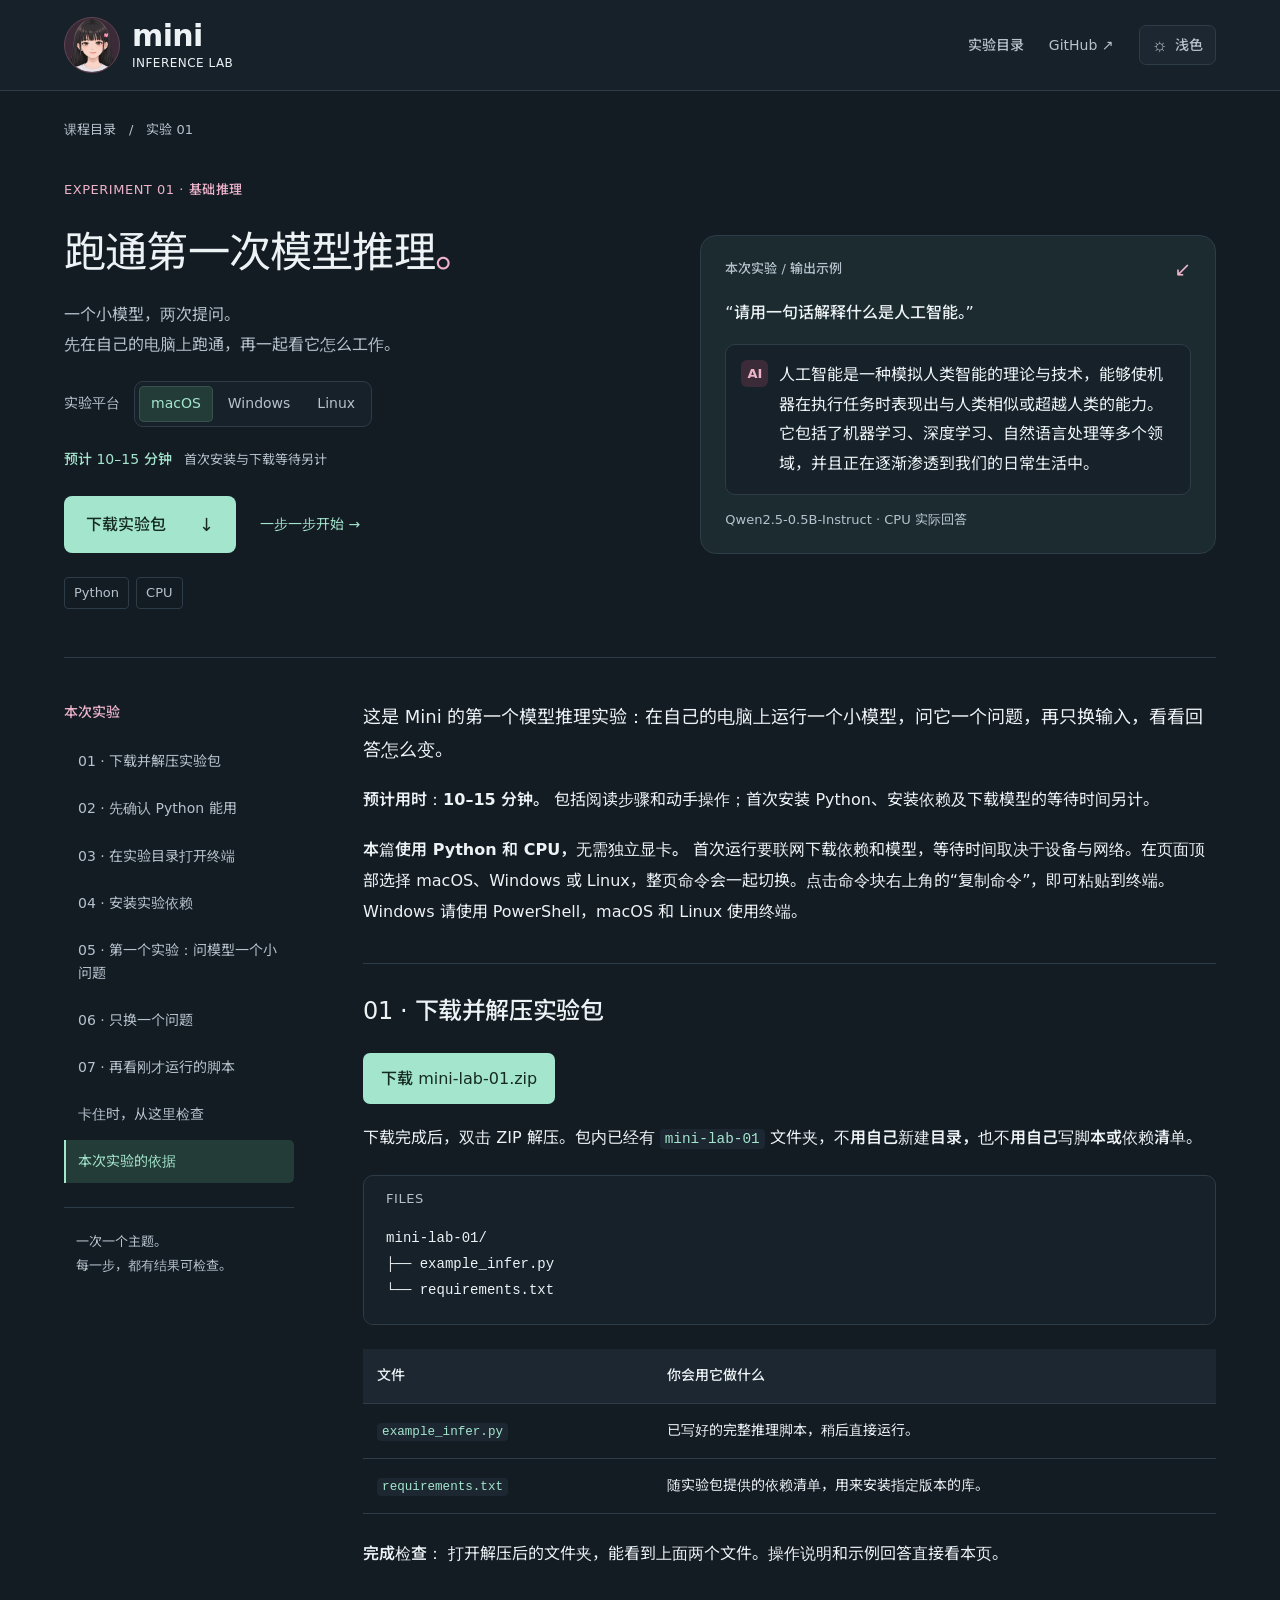
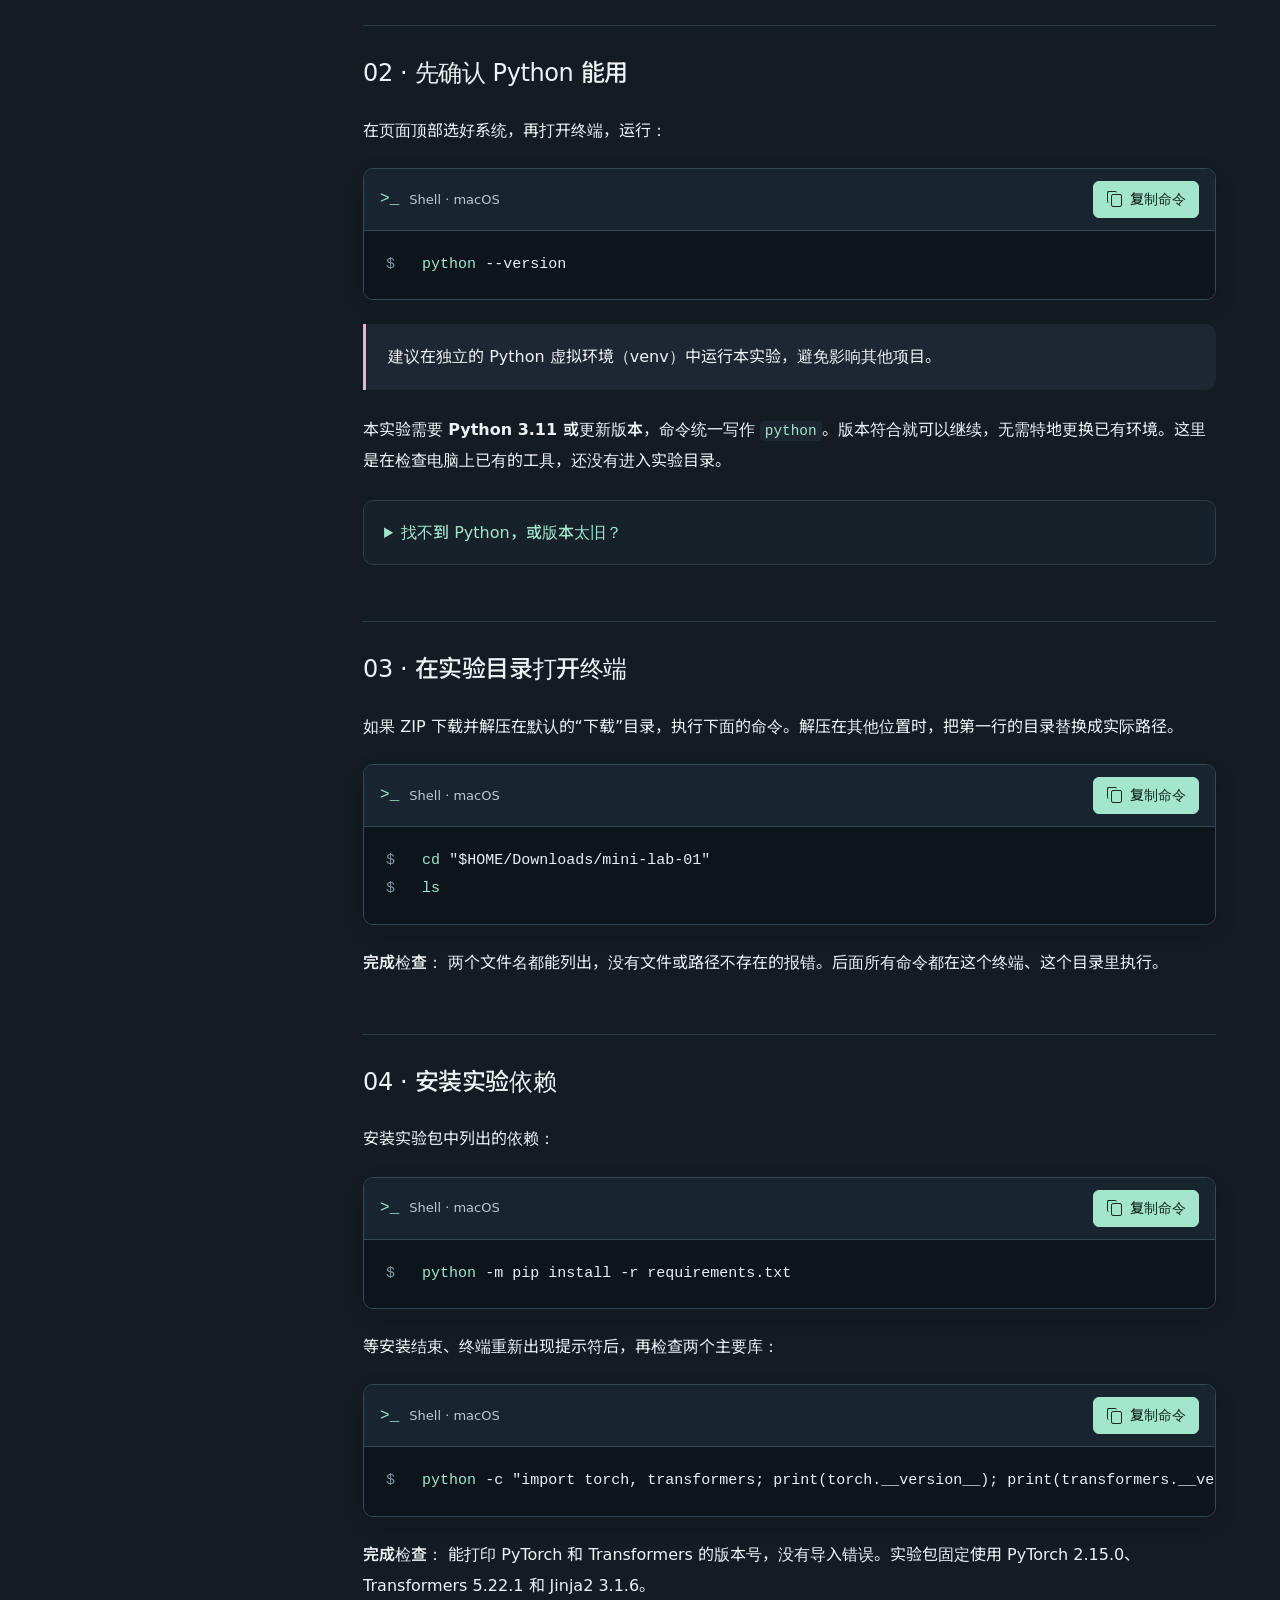
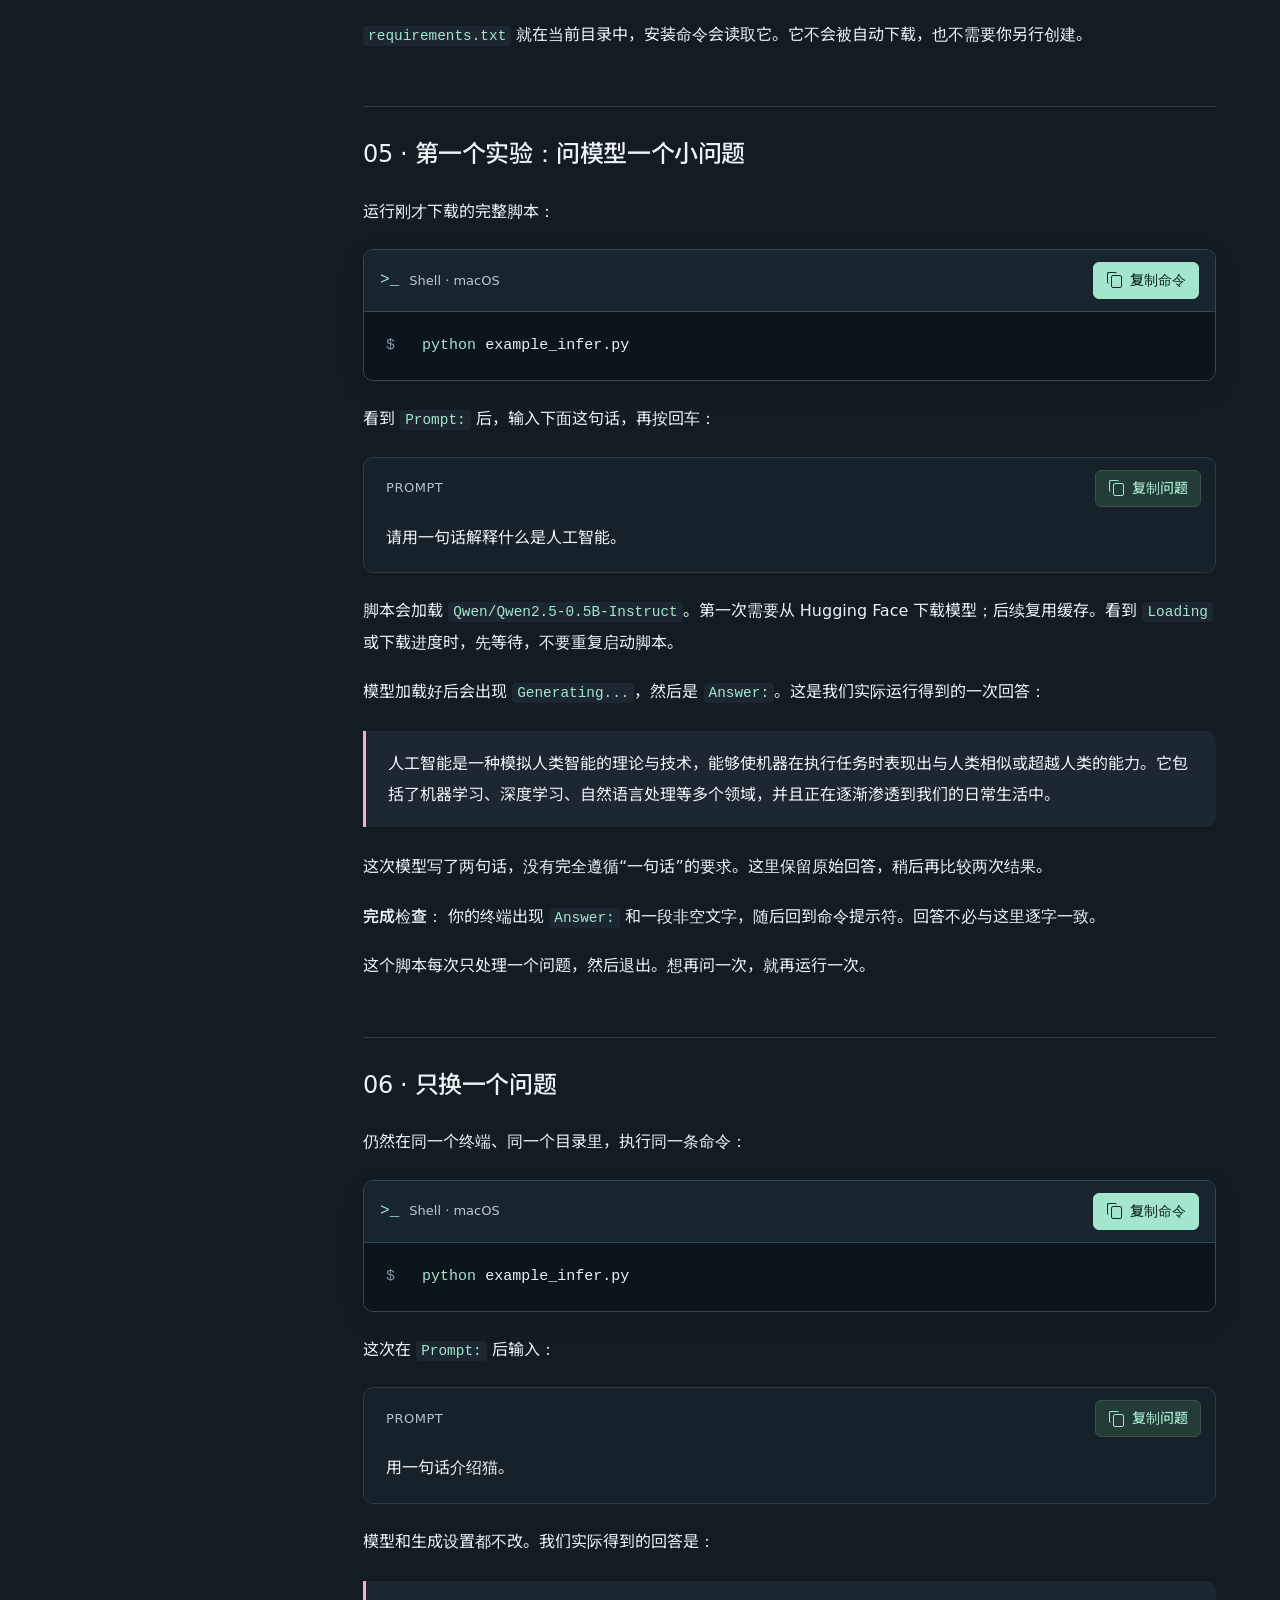
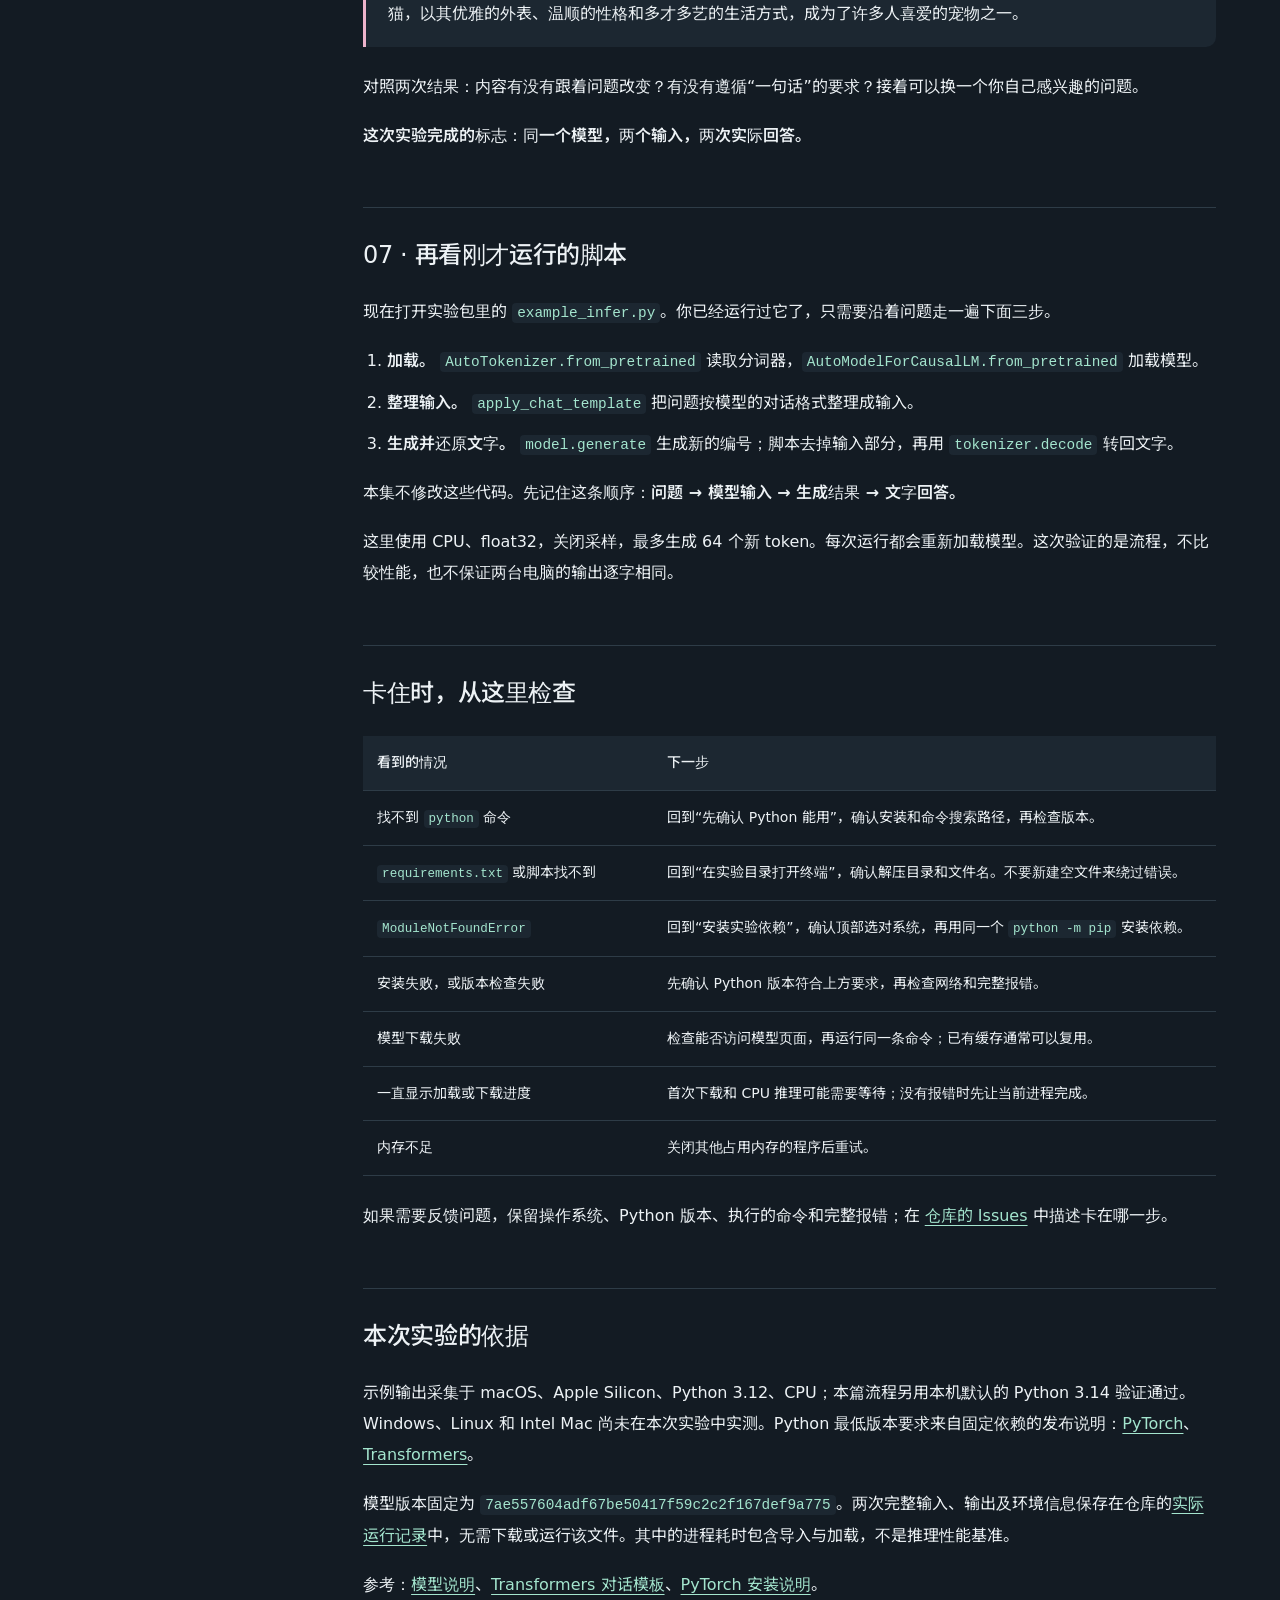
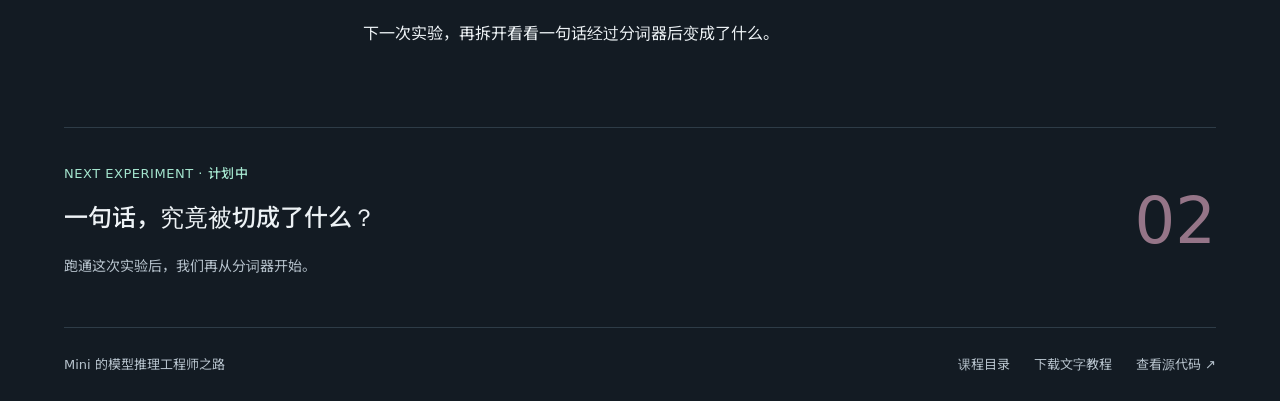
==== commit 216f97d2: "Move the venv note beside the Python version check" ====
--- a/docs/1/index.html
+++ b/docs/1/index.html
@@ -112,6 +112,9 @@
 </code></pre>
 </div>
 </div>
+<blockquote>
+<p>建议在独立的 Python 虚拟环境（venv）中运行本实验，避免影响其他项目。</p>
+</blockquote>
 <p>本实验需要 <strong>Python 3.11 或更新版本</strong>，命令统一写作 <code>python</code>。版本符合就可以继续，无需特地更换已有环境。这里是在检查电脑上已有的工具，还没有进入实验目录。</p>
 <details>
 <summary>找不到 Python，或版本太旧？</summary>
@@ -146,9 +149,6 @@
 <p><strong>完成检查：</strong> 两个文件名都能列出，没有文件或路径不存在的报错。后面所有命令都在这个终端、这个目录里执行。</p>
 <p><a id="environment"></a></p>
 <h2 id="04">04 · 安装实验依赖</h2>
-<blockquote>
-<p>建议在独立的 Python 虚拟环境（venv）中运行本实验，避免影响其他项目。</p>
-</blockquote>
 <p>安装实验包中列出的依赖：</p>
 <div class="platform-commands">
 <div data-platforms="macos">
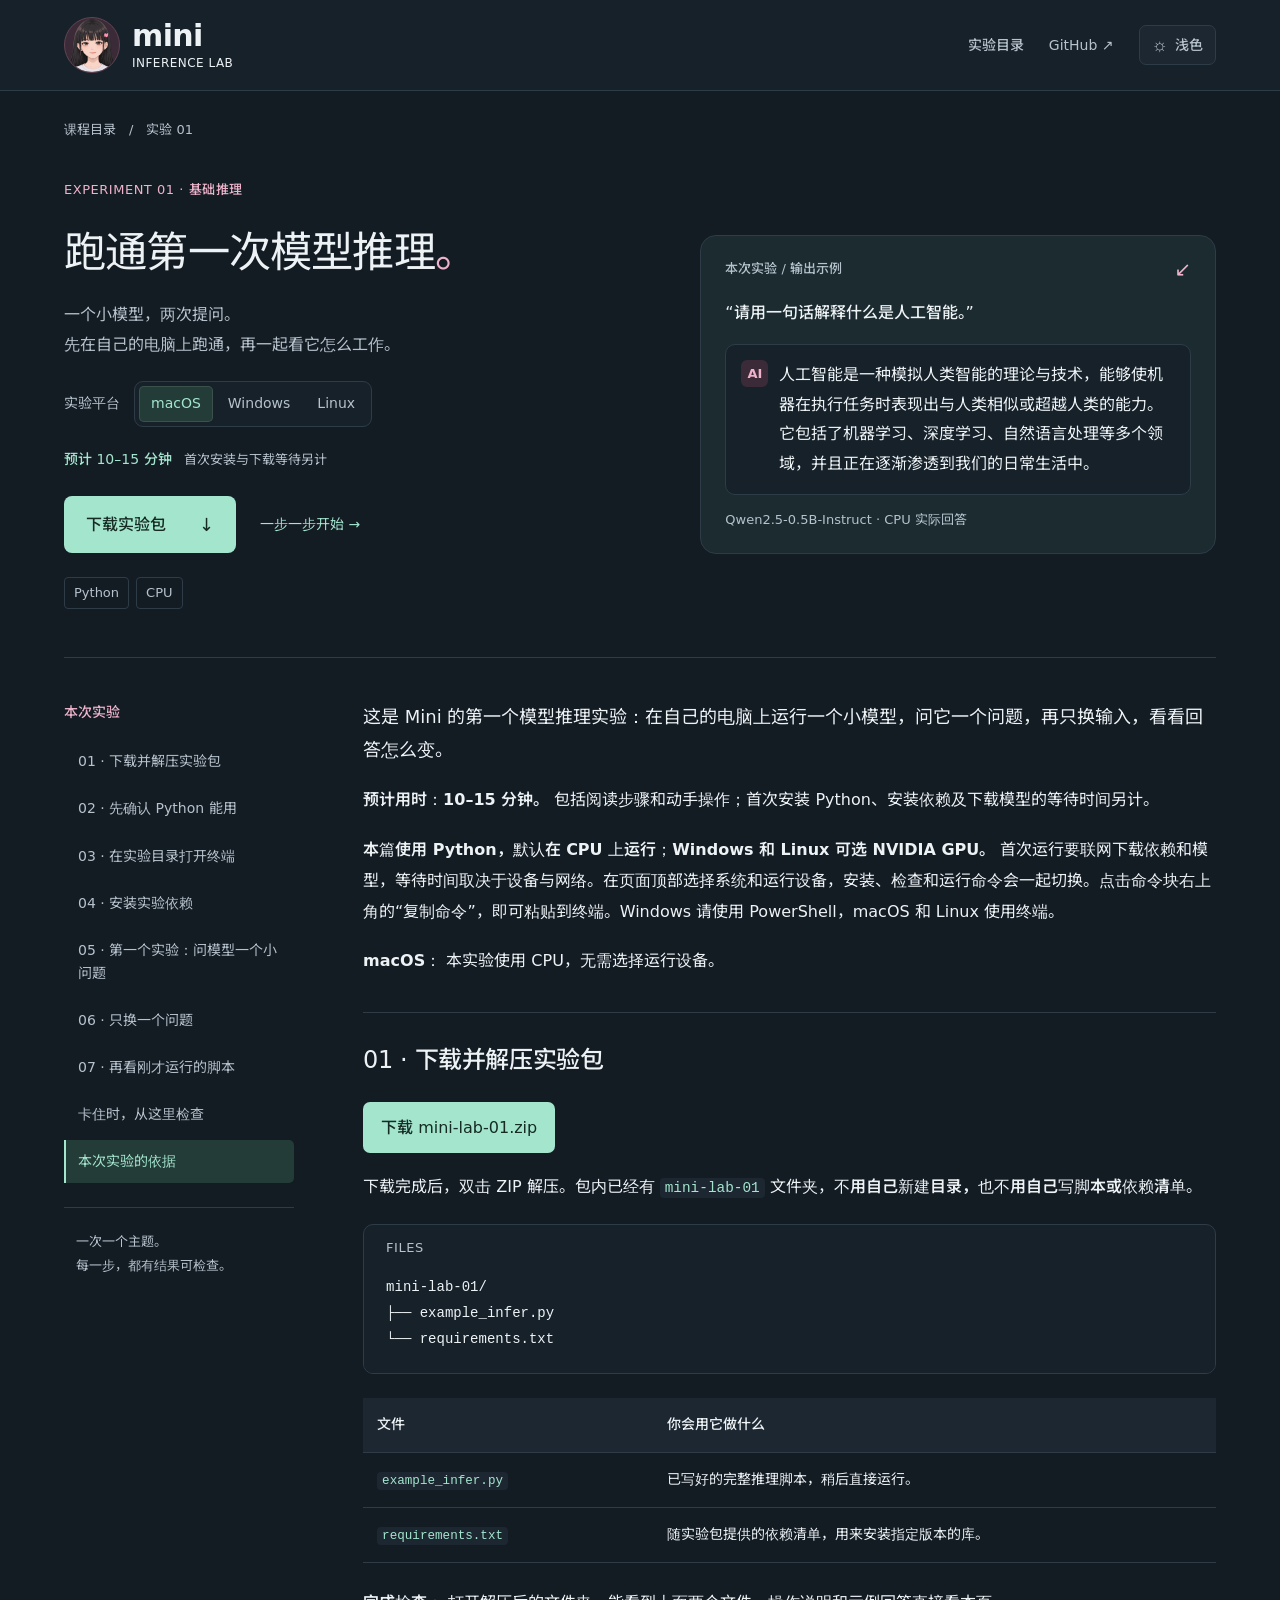
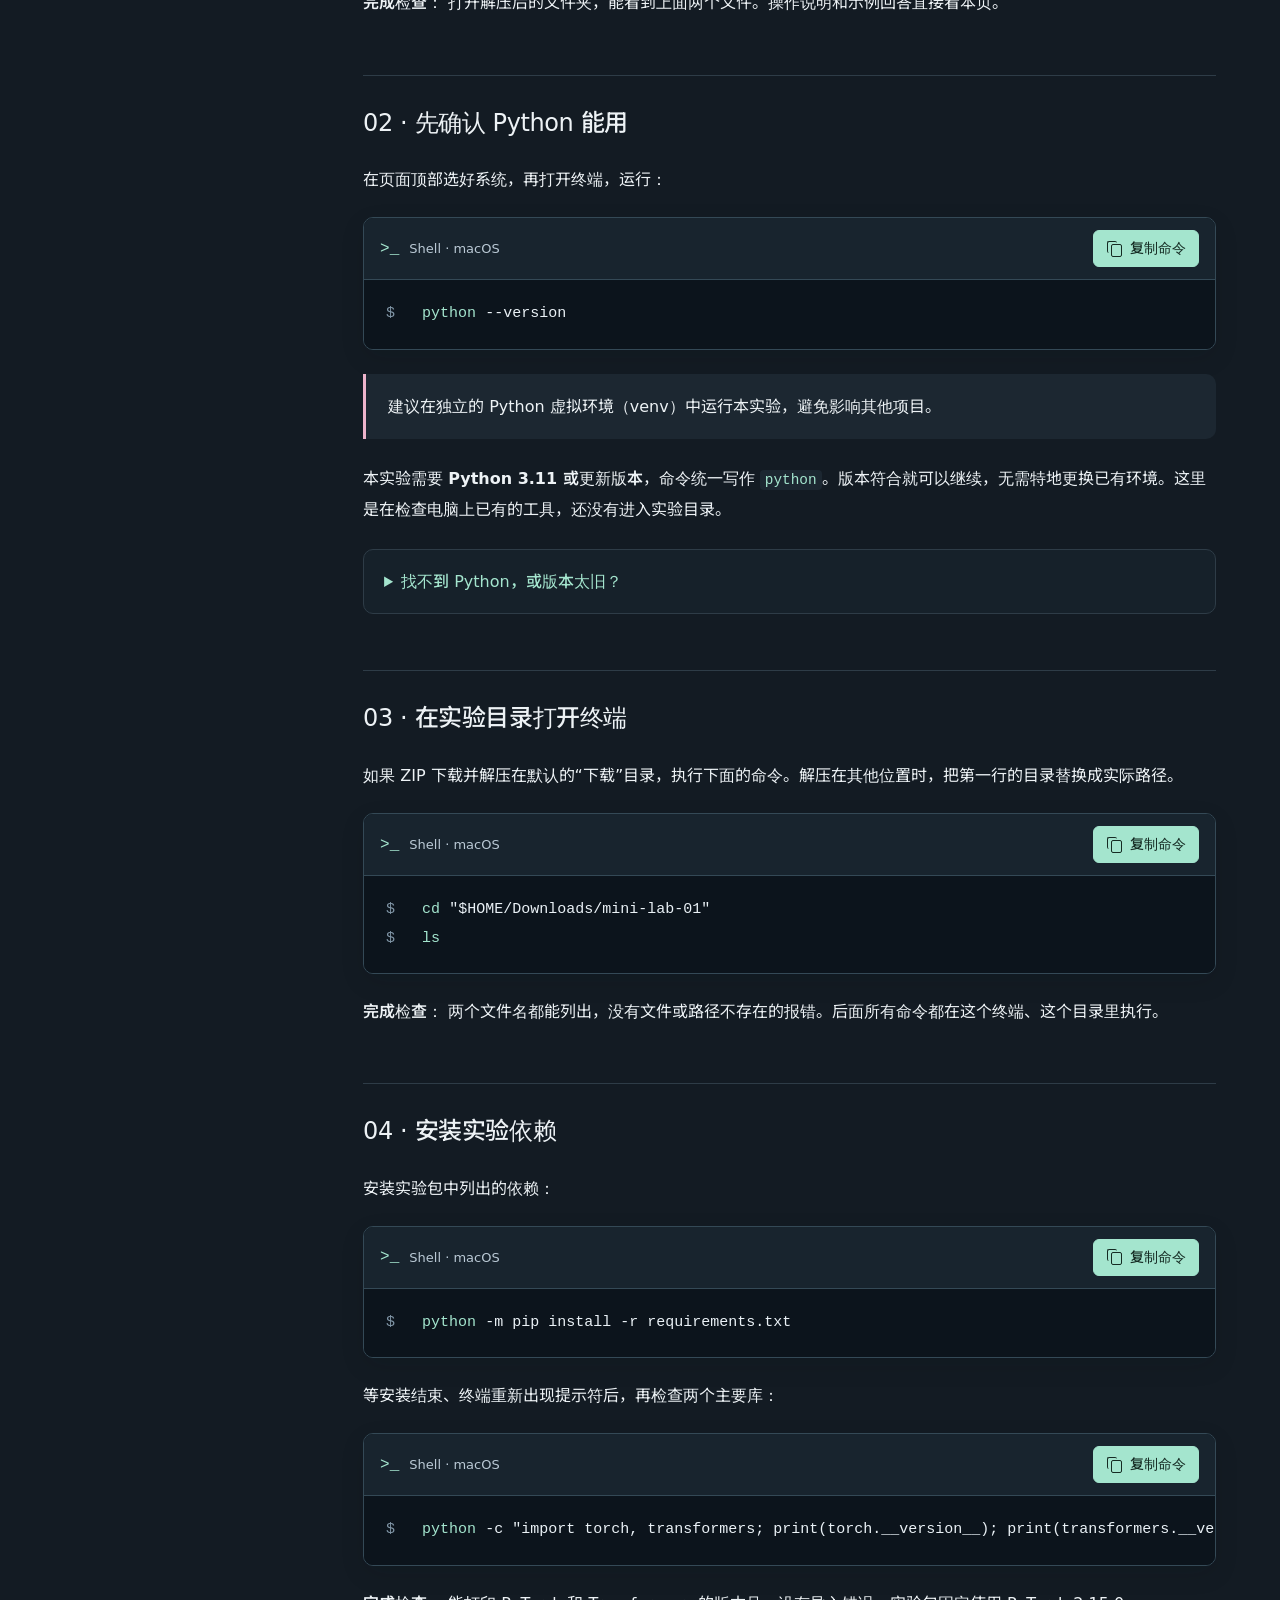
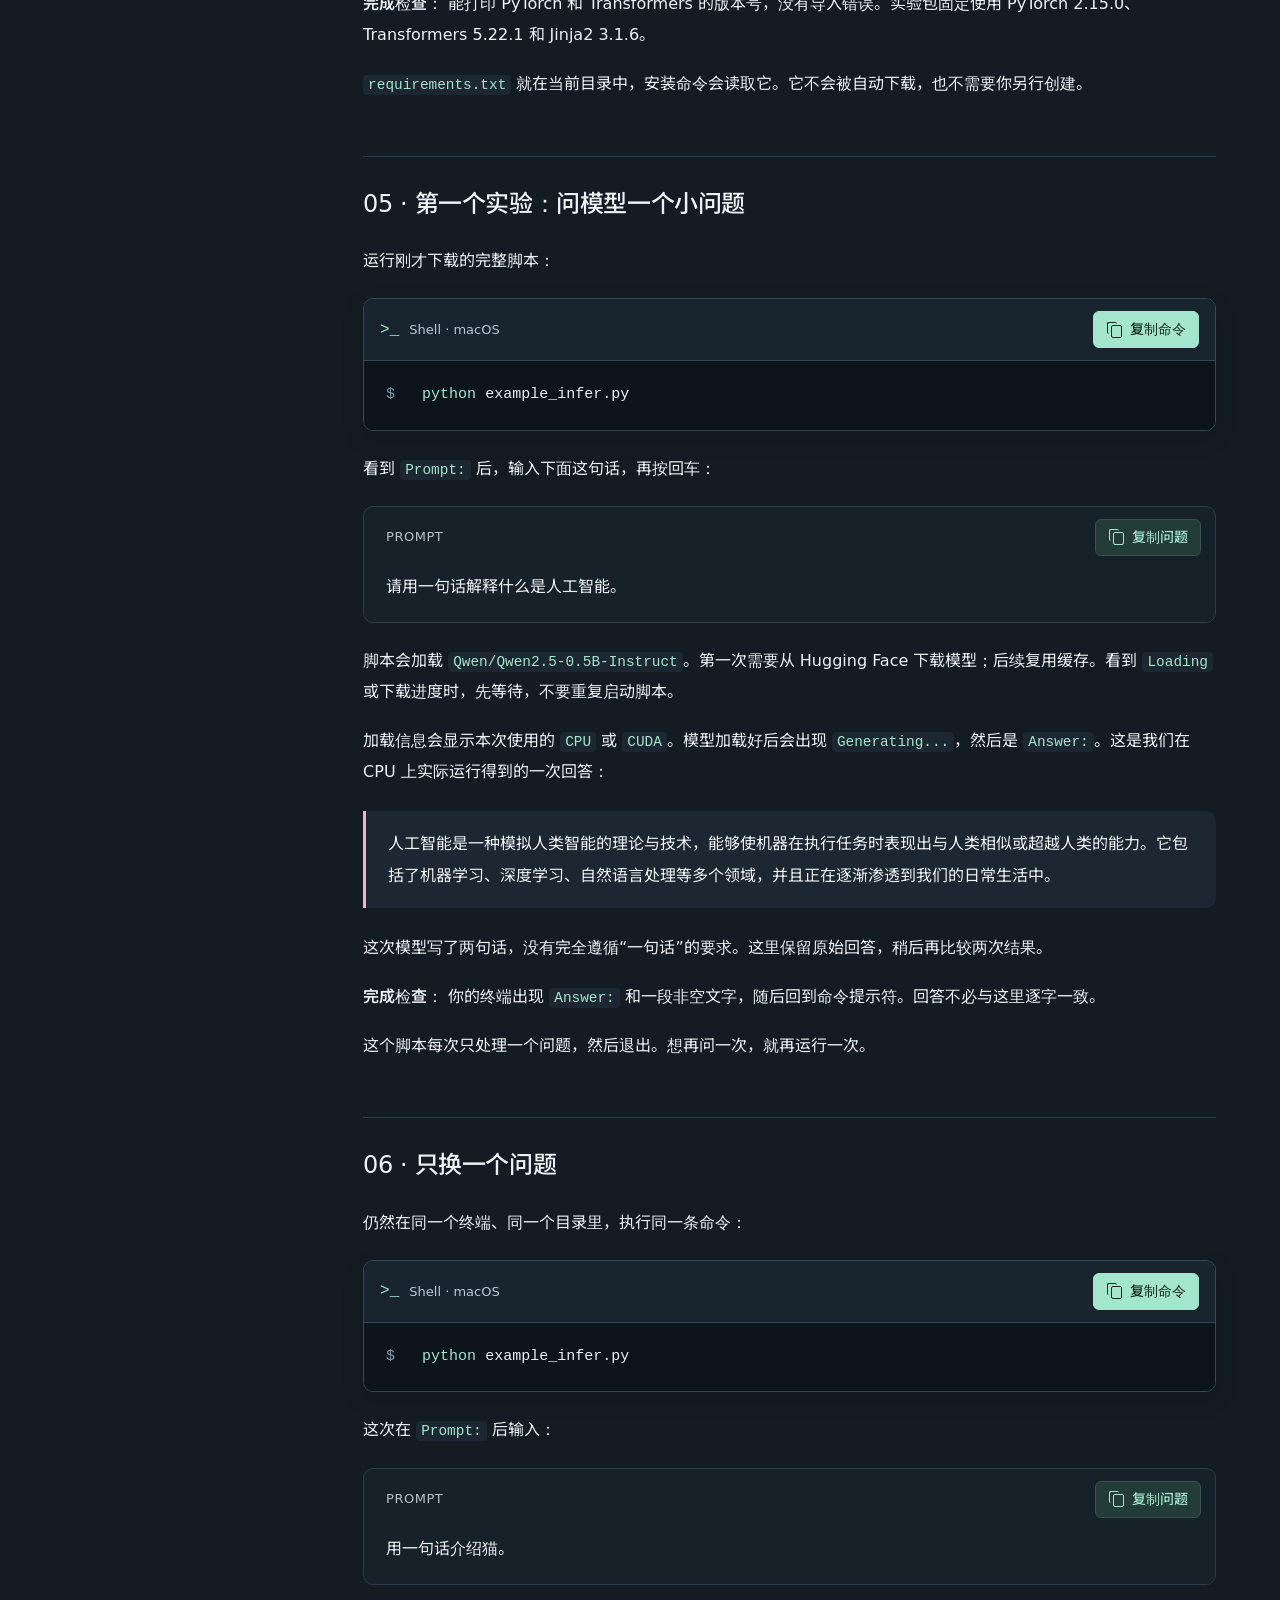
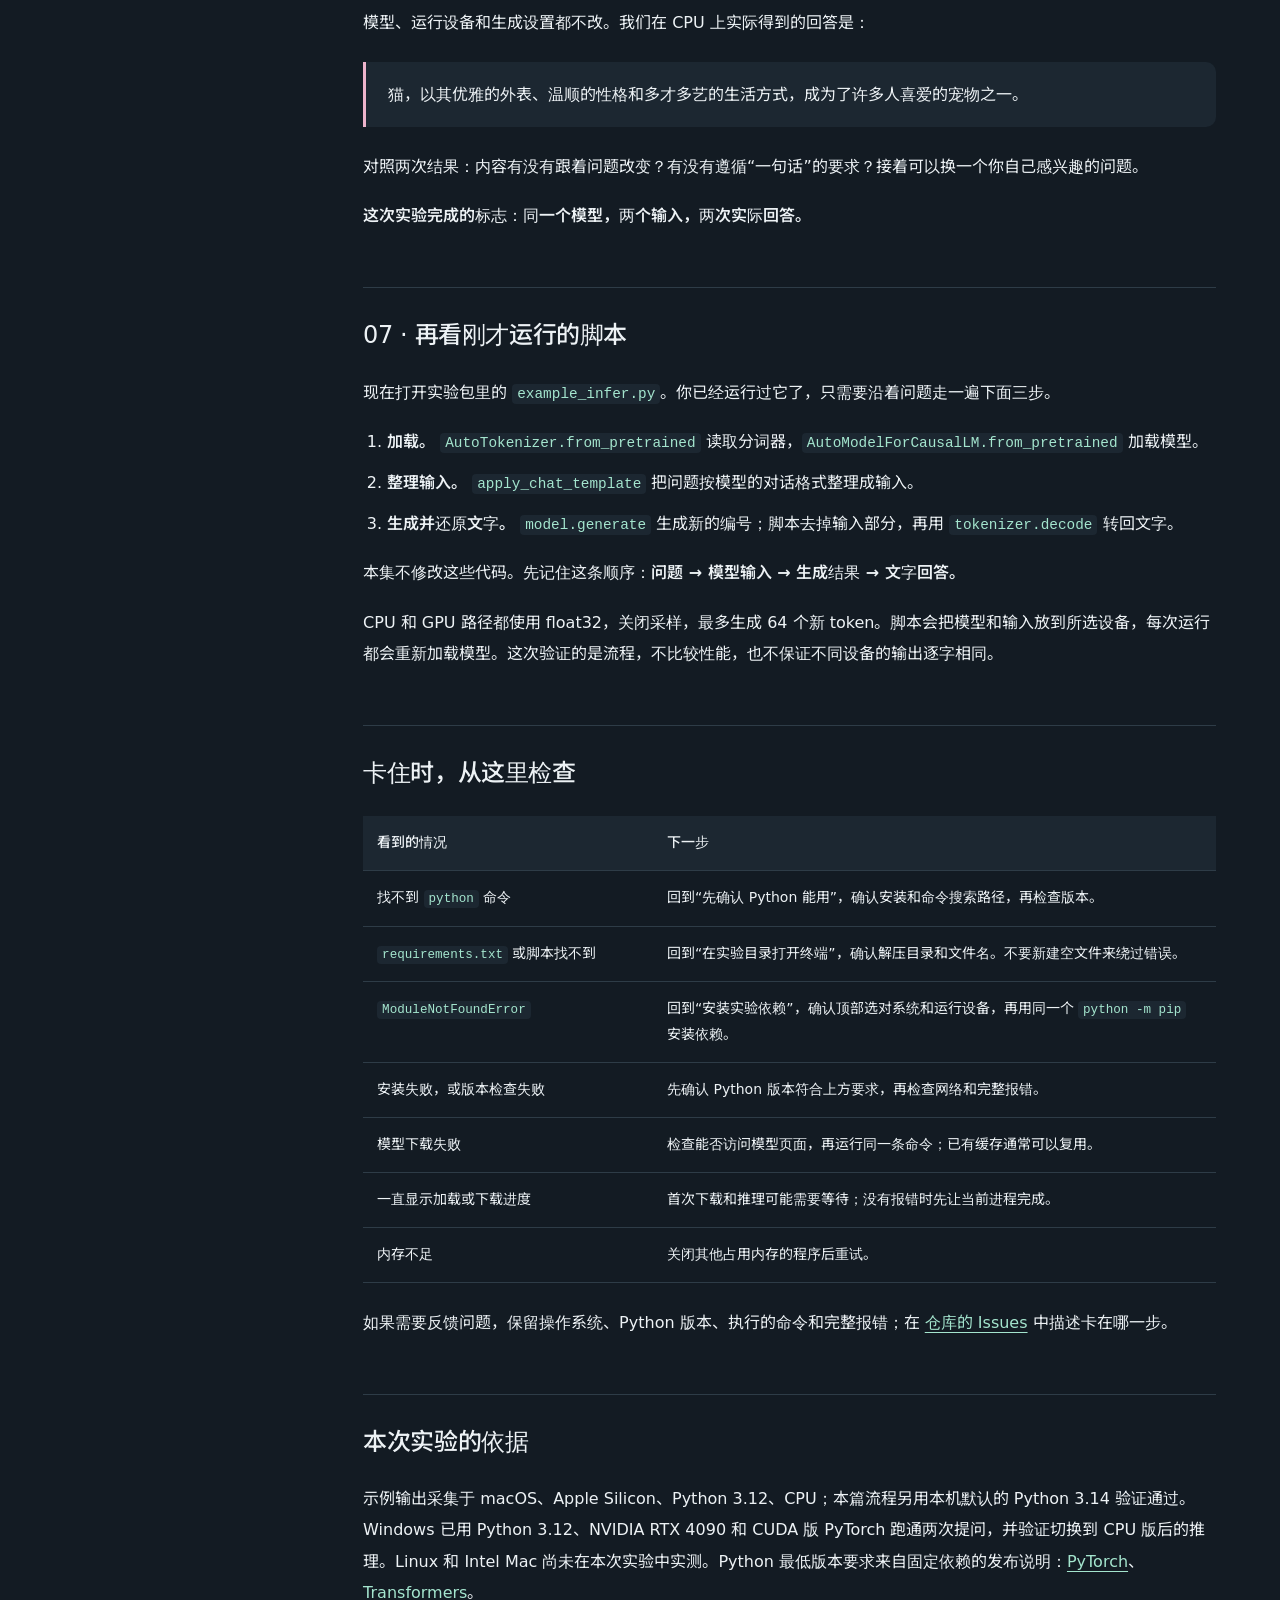
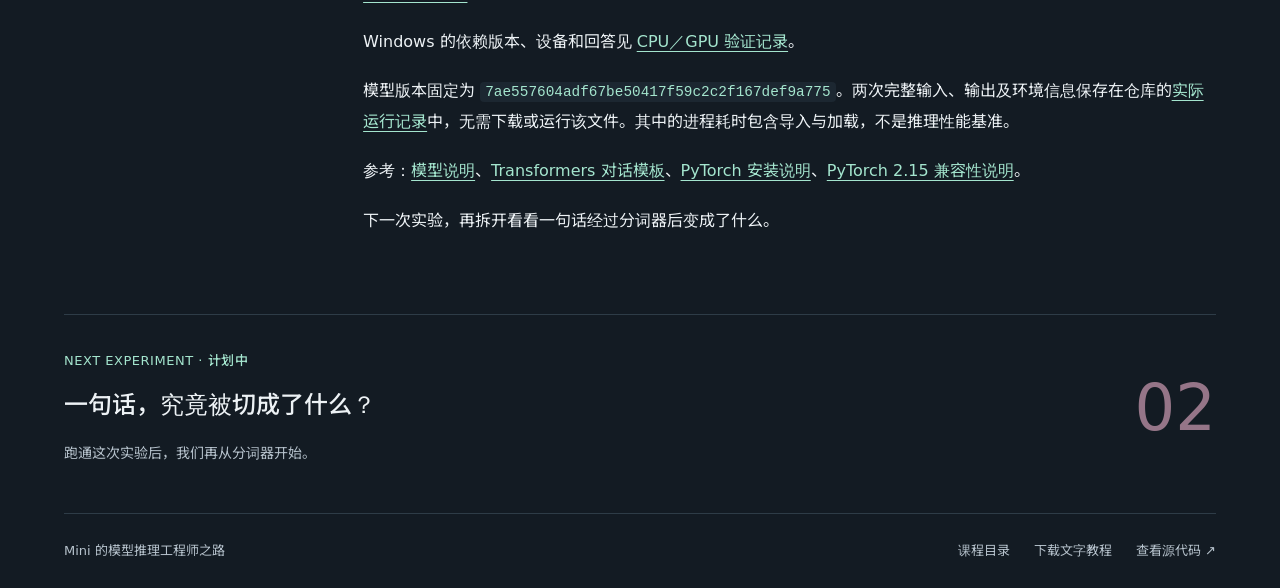
==== commit 3f24158a: "Add global CPU and CUDA device selection" ====
--- a/docs/1/index.html
+++ b/docs/1/index.html
@@ -4,14 +4,14 @@
   <meta charset="utf-8">
   <meta name="viewport" content="width=device-width, initial-scale=1">
   <meta name="theme-color" content="#131b23">
-  <meta name="description" content="Mini 的第一个模型推理实验：下载实验包，准备 Python，在 CPU 上运行小模型，再换一个问题。">
+  <meta name="description" content="Mini 的第一个模型推理实验：下载实验包，准备 Python，在 CPU 或 NVIDIA GPU 上运行小模型，再换一个问题。">
   <title>跑通第一次模型推理 · Mini 的模型推理工程师之路</title>
   <link rel="canonical" href="https://newbdez33.github.io/mini-inference-lab/1/">
   <link rel="icon" href="../assets/mini-head.png" type="image/png">
   <link rel="preload" href="../assets/fonts/noto-sans-sc-lab.woff2" as="font" type="font/woff2" crossorigin>
   <script src="../assets/theme.js?v=ef3ef90701ad"></script>
-  <link rel="stylesheet" href="../assets/site.css?v=36da8192f355">
-  <script src="../assets/site.js?v=840d80bad5b7" defer></script>
+  <link rel="stylesheet" href="../assets/site.css?v=a0bbc8e0f6f3">
+  <script src="../assets/site.js?v=b282ad64994c" defer></script>
 </head>
 <body class="lesson-page">
   <a class="skip-link" href="#tutorial">跳到教程正文</a>
@@ -38,9 +38,16 @@
             <button type="button" role="radio" data-platform="linux" aria-checked="false" tabindex="-1">Linux</button>
           </div>
         </div>
+        <div class="device-switcher" hidden>
+          <span id="device-label">运行设备</span>
+          <div class="device-options" role="radiogroup" aria-labelledby="device-label">
+            <button type="button" role="radio" data-device="cpu" aria-checked="true">CPU</button>
+            <button type="button" role="radio" data-device="cuda" aria-checked="false" tabindex="-1">GPU · NVIDIA CUDA</button>
+          </div>
+        </div>
         <p class="experiment-time"><strong>预计 10–15 分钟</strong><span>首次安装与下载等待另计</span></p>
         <div class="hero-actions"><a class="button" href="../downloads/mini-lab-01.zip" download>下载实验包 <span aria-hidden="true">↓</span></a><a class="secondary-link" href="#download">一步一步开始 →</a></div>
-        <ul class="tags" aria-label="实验环境"><li>Python</li><li>CPU</li></ul>
+        <ul class="tags" aria-label="实验环境"><li>Python</li><li data-device-label>CPU</li></ul>
       </div>
       <div class="lab-sample lesson-sample" aria-label="本次实验的真实输出示例">
         <div class="sample-label"><span>本次实验 / 输出示例</span><span aria-hidden="true">↙</span></div>
@@ -69,7 +76,13 @@
       </aside>
       <article id="tutorial" class="tutorial"><p>这是 Mini 的第一个模型推理实验：在自己的电脑上运行一个小模型，问它一个问题，再只换输入，看看回答怎么变。</p>
 <p><strong>预计用时：10–15 分钟。</strong> 包括阅读步骤和动手操作；首次安装 Python、安装依赖及下载模型的等待时间另计。</p>
-<p><strong>本篇使用 Python 和 CPU，无需独立显卡。</strong> 首次运行要联网下载依赖和模型，等待时间取决于设备与网络。在页面顶部选择 macOS、Windows 或 Linux，整页命令会一起切换。点击命令块右上角的“复制命令”，即可粘贴到终端。Windows 请使用 PowerShell，macOS 和 Linux 使用终端。</p>
+<p><strong>本篇使用 Python，默认在 CPU 上运行；Windows 和 Linux 可选 NVIDIA GPU。</strong> 首次运行要联网下载依赖和模型，等待时间取决于设备与网络。在页面顶部选择系统和运行设备，安装、检查和运行命令会一起切换。点击命令块右上角的“复制命令”，即可粘贴到终端。Windows 请使用 PowerShell，macOS 和 Linux 使用终端。</p>
+<div data-platforms="macos">
+<p><strong>macOS：</strong> 本实验使用 CPU，无需选择运行设备。</p>
+</div>
+<div data-devices="cuda" data-platforms="windows linux">
+<p><strong>GPU 模式：</strong> 需要受 <a href="https://github.com/pytorch/pytorch/blob/v2.15.0/RELEASE.md#release-compatibility-matrix">PyTorch 2.15 支持</a>的 NVIDIA 显卡，以及支持 CUDA 13.2 的驱动。不确定是否支持时，先选 CPU 完成实验。</p>
+</div>
 <p><a id="download"></a></p>
 <h2 id="01">01 · 下载并解压实验包</h2>
 <p><a href="../downloads/mini-lab-01.zip">下载 mini-lab-01.zip</a></p>
@@ -156,48 +169,89 @@
 <pre><code class="language-sh">python -m pip install -r requirements.txt
 </code></pre>
 </div>
-<div data-platforms="windows">
-<p><strong>Windows · PowerShell</strong></p>
-<pre><code class="language-powershell">python -m pip install torch==2.15.0 --index-url https://download.pytorch.org/whl/cpu
+<div data-devices="cpu" data-platforms="windows">
+<p><strong>Windows · PowerShell · CPU</strong></p>
+<pre><code class="language-powershell">python -m pip install torch==2.15.0+cpu --index-url https://download.pytorch.org/whl/cpu
 python -m pip install -r requirements.txt
 </code></pre>
 <p>先安装 CPU 版 PyTorch，再安装其余依赖。</p>
 </div>
-<div data-platforms="linux">
-<p><strong>Linux</strong></p>
-<pre><code class="language-sh">python -m pip install torch==2.15.0 --index-url https://download.pytorch.org/whl/cpu
+<div data-devices="cpu" data-platforms="linux">
+<p><strong>Linux · CPU</strong></p>
+<pre><code class="language-sh">python -m pip install torch==2.15.0+cpu --index-url https://download.pytorch.org/whl/cpu
 python -m pip install -r requirements.txt
 </code></pre>
 <p>先安装 CPU 版 PyTorch，再安装其余依赖。</p>
 </div>
+<div data-devices="cuda" data-platforms="windows">
+<p><strong>Windows · PowerShell · NVIDIA GPU</strong></p>
+<pre><code class="language-powershell">nvidia-smi
+python -m pip install torch==2.15.0+cu132 --index-url https://download.pytorch.org/whl/cu132
+python -m pip install -r requirements.txt
+</code></pre>
+<p>先确认第一条命令能显示 NVIDIA 显卡和驱动信息，再安装 CUDA 版 PyTorch。更换 CPU／GPU 选项后，需要重新执行对应的安装命令。</p>
+</div>
+<div data-devices="cuda" data-platforms="linux">
+<p><strong>Linux · NVIDIA GPU</strong></p>
+<pre><code class="language-sh">nvidia-smi
+python -m pip install torch==2.15.0+cu132 --index-url https://download.pytorch.org/whl/cu132
+python -m pip install -r requirements.txt
+</code></pre>
+<p>先确认第一条命令能显示 NVIDIA 显卡和驱动信息，再安装 CUDA 版 PyTorch。更换 CPU／GPU 选项后，需要重新执行对应的安装命令。</p>
+</div>
 </div>
 <p>等安装结束、终端重新出现提示符后，再检查两个主要库：</p>
 <div class="platform-commands">
-<div data-platforms="macos linux">
+<div data-devices="cpu" data-platforms="macos linux">
 <p><strong>macOS · Linux</strong></p>
 <pre><code class="language-sh">python -c &quot;import torch, transformers; print(torch.__version__); print(transformers.__version__)&quot;
 </code></pre>
 </div>
-<div data-platforms="windows">
+<div data-devices="cpu" data-platforms="windows">
 <p><strong>Windows · PowerShell</strong></p>
 <pre><code class="language-powershell">python -c &quot;import torch, transformers; print(torch.__version__); print(transformers.__version__)&quot;
 </code></pre>
 </div>
+<div data-devices="cuda" data-platforms="windows">
+<p><strong>Windows · PowerShell · NVIDIA GPU</strong></p>
+<pre><code class="language-powershell">python -c &quot;import torch, transformers; print(torch.__version__); print(transformers.__version__)&quot;
+python -c &quot;import torch; print('CUDA:', torch.cuda.is_available()); print(torch.ones(1, device='cuda')); print(torch.cuda.get_device_name(0))&quot;
+</code></pre>
+</div>
+<div data-devices="cuda" data-platforms="linux">
+<p><strong>Linux · NVIDIA GPU</strong></p>
+<pre><code class="language-sh">python -c &quot;import torch, transformers; print(torch.__version__); print(transformers.__version__)&quot;
+python -c &quot;import torch; print('CUDA:', torch.cuda.is_available()); print(torch.ones(1, device='cuda')); print(torch.cuda.get_device_name(0))&quot;
+</code></pre>
+</div>
 </div>
 <p><strong>完成检查：</strong> 能打印 PyTorch 和 Transformers 的版本号，没有导入错误。实验包固定使用 PyTorch 2.15.0、Transformers 5.22.1 和 Jinja2 3.1.6。</p>
+<div data-devices="cuda" data-platforms="windows linux">
+<p><strong>GPU 检查：</strong> 还要看到 <code>CUDA: True</code>、带 <code>device='cuda:0'</code> 的张量和显卡名称，且没有报错。只看到 <code>nvidia-smi</code> 成功还不够。检查失败时，先修复驱动或改选 CPU，并重新安装对应依赖。</p>
+</div>
 <p><code>requirements.txt</code> 就在当前目录中，安装命令会读取它。它不会被自动下载，也不需要你另行创建。</p>
 <p><a id="first-run"></a></p>
 <h2 id="05">05 · 第一个实验：问模型一个小问题</h2>
 <p>运行刚才下载的完整脚本：</p>
 <div class="platform-commands">
-<div data-platforms="macos linux">
-<p><strong>macOS · Linux</strong></p>
+<div data-devices="cpu" data-platforms="macos linux">
+<p><strong>macOS · Linux · CPU</strong></p>
 <pre><code class="language-sh">python example_infer.py
 </code></pre>
 </div>
-<div data-platforms="windows">
-<p><strong>Windows · PowerShell</strong></p>
+<div data-devices="cpu" data-platforms="windows">
+<p><strong>Windows · PowerShell · CPU</strong></p>
 <pre><code class="language-powershell">python example_infer.py
+</code></pre>
+</div>
+<div data-devices="cuda" data-platforms="windows">
+<p><strong>Windows · PowerShell · NVIDIA GPU</strong></p>
+<pre><code class="language-powershell">python example_infer.py --device cuda
+</code></pre>
+</div>
+<div data-devices="cuda" data-platforms="linux">
+<p><strong>Linux · NVIDIA GPU</strong></p>
+<pre><code class="language-sh">python example_infer.py --device cuda
 </code></pre>
 </div>
 </div>
@@ -205,7 +259,7 @@
 <pre><code class="language-text">请用一句话解释什么是人工智能。
 </code></pre>
 <p>脚本会加载 <code>Qwen/Qwen2.5-0.5B-Instruct</code>。第一次需要从 Hugging Face 下载模型；后续复用缓存。看到 <code>Loading</code> 或下载进度时，先等待，不要重复启动脚本。</p>
-<p>模型加载好后会出现 <code>Generating...</code>，然后是 <code>Answer:</code>。这是我们实际运行得到的一次回答：</p>
+<p>加载信息会显示本次使用的 <code>CPU</code> 或 <code>CUDA</code>。模型加载好后会出现 <code>Generating...</code>，然后是 <code>Answer:</code>。这是我们在 CPU 上实际运行得到的一次回答：</p>
 <blockquote>
 <p>人工智能是一种模拟人类智能的理论与技术，能够使机器在执行任务时表现出与人类相似或超越人类的能力。它包括了机器学习、深度学习、自然语言处理等多个领域，并且正在逐渐渗透到我们的日常生活中。</p>
 </blockquote>
@@ -216,21 +270,31 @@
 <h2 id="06">06 · 只换一个问题</h2>
 <p>仍然在同一个终端、同一个目录里，执行同一条命令：</p>
 <div class="platform-commands">
-<div data-platforms="macos linux">
-<p><strong>macOS · Linux</strong></p>
+<div data-devices="cpu" data-platforms="macos linux">
+<p><strong>macOS · Linux · CPU</strong></p>
 <pre><code class="language-sh">python example_infer.py
 </code></pre>
 </div>
-<div data-platforms="windows">
-<p><strong>Windows · PowerShell</strong></p>
+<div data-devices="cpu" data-platforms="windows">
+<p><strong>Windows · PowerShell · CPU</strong></p>
 <pre><code class="language-powershell">python example_infer.py
+</code></pre>
+</div>
+<div data-devices="cuda" data-platforms="windows">
+<p><strong>Windows · PowerShell · NVIDIA GPU</strong></p>
+<pre><code class="language-powershell">python example_infer.py --device cuda
+</code></pre>
+</div>
+<div data-devices="cuda" data-platforms="linux">
+<p><strong>Linux · NVIDIA GPU</strong></p>
+<pre><code class="language-sh">python example_infer.py --device cuda
 </code></pre>
 </div>
 </div>
 <p>这次在 <code>Prompt:</code> 后输入：</p>
 <pre><code class="language-text">用一句话介绍猫。
 </code></pre>
-<p>模型和生成设置都不改。我们实际得到的回答是：</p>
+<p>模型、运行设备和生成设置都不改。我们在 CPU 上实际得到的回答是：</p>
 <blockquote>
 <p>猫，以其优雅的外表、温顺的性格和多才多艺的生活方式，成为了许多人喜爱的宠物之一。</p>
 </blockquote>
@@ -245,7 +309,7 @@
 <li><strong>生成并还原文字。</strong> <code>model.generate</code> 生成新的编号；脚本去掉输入部分，再用 <code>tokenizer.decode</code> 转回文字。</li>
 </ol>
 <p>本集不修改这些代码。先记住这条顺序：<strong>问题 → 模型输入 → 生成结果 → 文字回答。</strong></p>
-<p>这里使用 CPU、float32，关闭采样，最多生成 64 个新 token。每次运行都会重新加载模型。这次验证的是流程，不比较性能，也不保证两台电脑的输出逐字相同。</p>
+<p>CPU 和 GPU 路径都使用 float32，关闭采样，最多生成 64 个新 token。脚本会把模型和输入放到所选设备，每次运行都会重新加载模型。这次验证的是流程，不比较性能，也不保证不同设备的输出逐字相同。</p>
 <p><a id="help"></a></p>
 <h2 id="_1">卡住时，从这里检查</h2>
 <table>
@@ -266,7 +330,7 @@
 </tr>
 <tr>
 <td><code>ModuleNotFoundError</code></td>
-<td>回到“安装实验依赖”，确认顶部选对系统，再用同一个 <code>python -m pip</code> 安装依赖。</td>
+<td>回到“安装实验依赖”，确认顶部选对系统和运行设备，再用同一个 <code>python -m pip</code> 安装依赖。</td>
 </tr>
 <tr>
 <td>安装失败，或版本检查失败</td>
@@ -278,7 +342,7 @@
 </tr>
 <tr>
 <td>一直显示加载或下载进度</td>
-<td>首次下载和 CPU 推理可能需要等待；没有报错时先让当前进程完成。</td>
+<td>首次下载和推理可能需要等待；没有报错时先让当前进程完成。</td>
 </tr>
 <tr>
 <td>内存不足</td>
@@ -286,13 +350,17 @@
 </tr>
 </tbody>
 </table>
+<div data-devices="cuda" data-platforms="windows linux">
+<p><strong>GPU 相关错误：</strong> <code>CUDA is not available</code> 时，检查 NVIDIA 驱动和 CUDA 版 PyTorch；出现 <code>no kernel image</code> 时，检查显卡是否在当前版本的支持范围内。出现 <code>CUDA out of memory</code> 时，先关闭其他占用显存的程序。也可以在顶部改选 CPU，重新执行对应的安装、检查和运行命令。</p>
+</div>
 <p>如果需要反馈问题，保留操作系统、Python 版本、执行的命令和完整报错；在 <a href="https://github.com/newbdez33/mini-inference-lab/issues">仓库的 Issues</a> 中描述卡在哪一步。</p>
 <p><a id="other-systems"></a>
 <a id="references"></a></p>
 <h2 id="_2">本次实验的依据</h2>
-<p>示例输出采集于 macOS、Apple Silicon、Python 3.12、CPU；本篇流程另用本机默认的 Python 3.14 验证通过。Windows、Linux 和 Intel Mac 尚未在本次实验中实测。Python 最低版本要求来自固定依赖的发布说明：<a href="https://pypi.org/project/torch/2.15.0/">PyTorch</a>、<a href="https://pypi.org/project/transformers/5.22.1/">Transformers</a>。</p>
+<p>示例输出采集于 macOS、Apple Silicon、Python 3.12、CPU；本篇流程另用本机默认的 Python 3.14 验证通过。Windows 已用 Python 3.12、NVIDIA RTX 4090 和 CUDA 版 PyTorch 跑通两次提问，并验证切换到 CPU 版后的推理。Linux 和 Intel Mac 尚未在本次实验中实测。Python 最低版本要求来自固定依赖的发布说明：<a href="https://pypi.org/project/torch/2.15.0/">PyTorch</a>、<a href="https://pypi.org/project/transformers/5.22.1/">Transformers</a>。</p>
+<p>Windows 的依赖版本、设备和回答见 <a href="https://github.com/newbdez33/mini-inference-lab/blob/main/episode-01/device-validation.json">CPU／GPU 验证记录</a>。</p>
 <p>模型版本固定为 <code>7ae557604adf67be50417f59c2c2f167def9a775</code>。两次完整输入、输出及环境信息保存在仓库的<a href="https://github.com/newbdez33/mini-inference-lab/blob/main/episode-01/terminal-recordings.json">实际运行记录</a>中，无需下载或运行该文件。其中的进程耗时包含导入与加载，不是推理性能基准。</p>
-<p>参考：<a href="https://huggingface.co/Qwen/Qwen2.5-0.5B-Instruct">模型说明</a>、<a href="https://huggingface.co/docs/transformers/main/en/chat_templating">Transformers 对话模板</a>、<a href="https://pytorch.org/get-started/locally/">PyTorch 安装说明</a>。</p>
+<p>参考：<a href="https://huggingface.co/Qwen/Qwen2.5-0.5B-Instruct">模型说明</a>、<a href="https://huggingface.co/docs/transformers/main/en/chat_templating">Transformers 对话模板</a>、<a href="https://pytorch.org/get-started/locally/">PyTorch 安装说明</a>、<a href="https://github.com/pytorch/pytorch/blob/v2.15.0/RELEASE.md#release-compatibility-matrix">PyTorch 2.15 兼容性说明</a>。</p>
 <p>下一次实验，再拆开看看一句话经过分词器后变成了什么。</p></article>
     </div>
     <section class="next-experiment">
--- a/docs/assets/site.css
+++ b/docs/assets/site.css
@@ -142,13 +142,13 @@
 .lesson-hero .eyebrow { color: var(--pink); margin-bottom: 16px; }
 .lesson-hero h1 { font-family: "Noto Sans SC", var(--font-sans); font-size: clamp(32px, 3.3vw, 44px); font-weight: 400; line-height: 1.5; letter-spacing: -.8px; margin: 0; text-wrap: balance; }
 .hero-description { color: var(--muted); font-size: 16px; line-height: 1.9; margin: 20px 0; }
-.platform-switcher { display: flex; flex-wrap: wrap; align-items: center; gap: 8px 14px; margin: 20px 0; }
-.platform-switcher[hidden] { display: none; }
-.platform-switcher > span { color: var(--muted); font-size: 14px; }
-.platform-options { display: inline-flex; gap: 3px; padding: 4px; border: 1px solid var(--line); border-radius: 9px; background: var(--surface-inset); }
-.platform-options button { border: 0; border-radius: 5px; background: transparent; color: var(--muted); padding: 7px 12px; min-height: 36px; font: 500 14px/1.5 var(--font-sans); }
-.platform-options button[aria-checked="true"] { color: var(--accent); background: var(--soft); box-shadow: inset 0 0 0 1px var(--feature-border); }
-.platform-options button:hover { color: var(--ink); }
+.platform-switcher, .device-switcher { display: flex; flex-wrap: wrap; align-items: center; gap: 8px 14px; margin: 20px 0; }
+.platform-switcher[hidden], .device-switcher[hidden] { display: none; }
+.platform-switcher > span, .device-switcher > span { color: var(--muted); font-size: 14px; }
+.platform-options, .device-options { display: inline-flex; gap: 3px; padding: 4px; border: 1px solid var(--line); border-radius: 9px; background: var(--surface-inset); }
+.platform-options button, .device-options button { border: 0; border-radius: 5px; background: transparent; color: var(--muted); padding: 7px 12px; min-height: 36px; font: 500 14px/1.5 var(--font-sans); }
+.platform-options button[aria-checked="true"], .device-options button[aria-checked="true"] { color: var(--accent); background: var(--soft); box-shadow: inset 0 0 0 1px var(--feature-border); }
+.platform-options button:hover, .device-options button:hover { color: var(--ink); }
 .hero-actions { display: flex; flex-wrap: wrap; align-items: center; gap: 16px 24px; margin-top: 24px; }
 .secondary-link { color: var(--accent); font-size: 14px; text-decoration: none; }
 .lesson-hero .tags { margin: 24px 0 0; }
@@ -196,7 +196,7 @@
 .platform-commands.is-enhanced .platform-label { display: none; }
 .platform-commands.is-enhanced > [data-platforms] > p { margin: 0; padding: 0 22px 18px; color: #bac9d5; font-size: 14px; line-height: 1.8; }
 .platform-commands.is-enhanced > [data-platforms] > p code { color: #a4e5ce; background: #18242e; }
-.tutorial [data-platforms][hidden] { display: none; }
+.tutorial [data-platforms][hidden], .tutorial [data-devices][hidden] { display: none; }
 .tutorial table { border-collapse: collapse; width: 100%; margin: 24px 0; font-size: 14px; line-height: 1.85; }
 .tutorial th, .tutorial td { border-bottom: 1px solid var(--line); padding: 14px; text-align: left; vertical-align: top; }
 .tutorial th { font-weight: 500; background: var(--surface); }
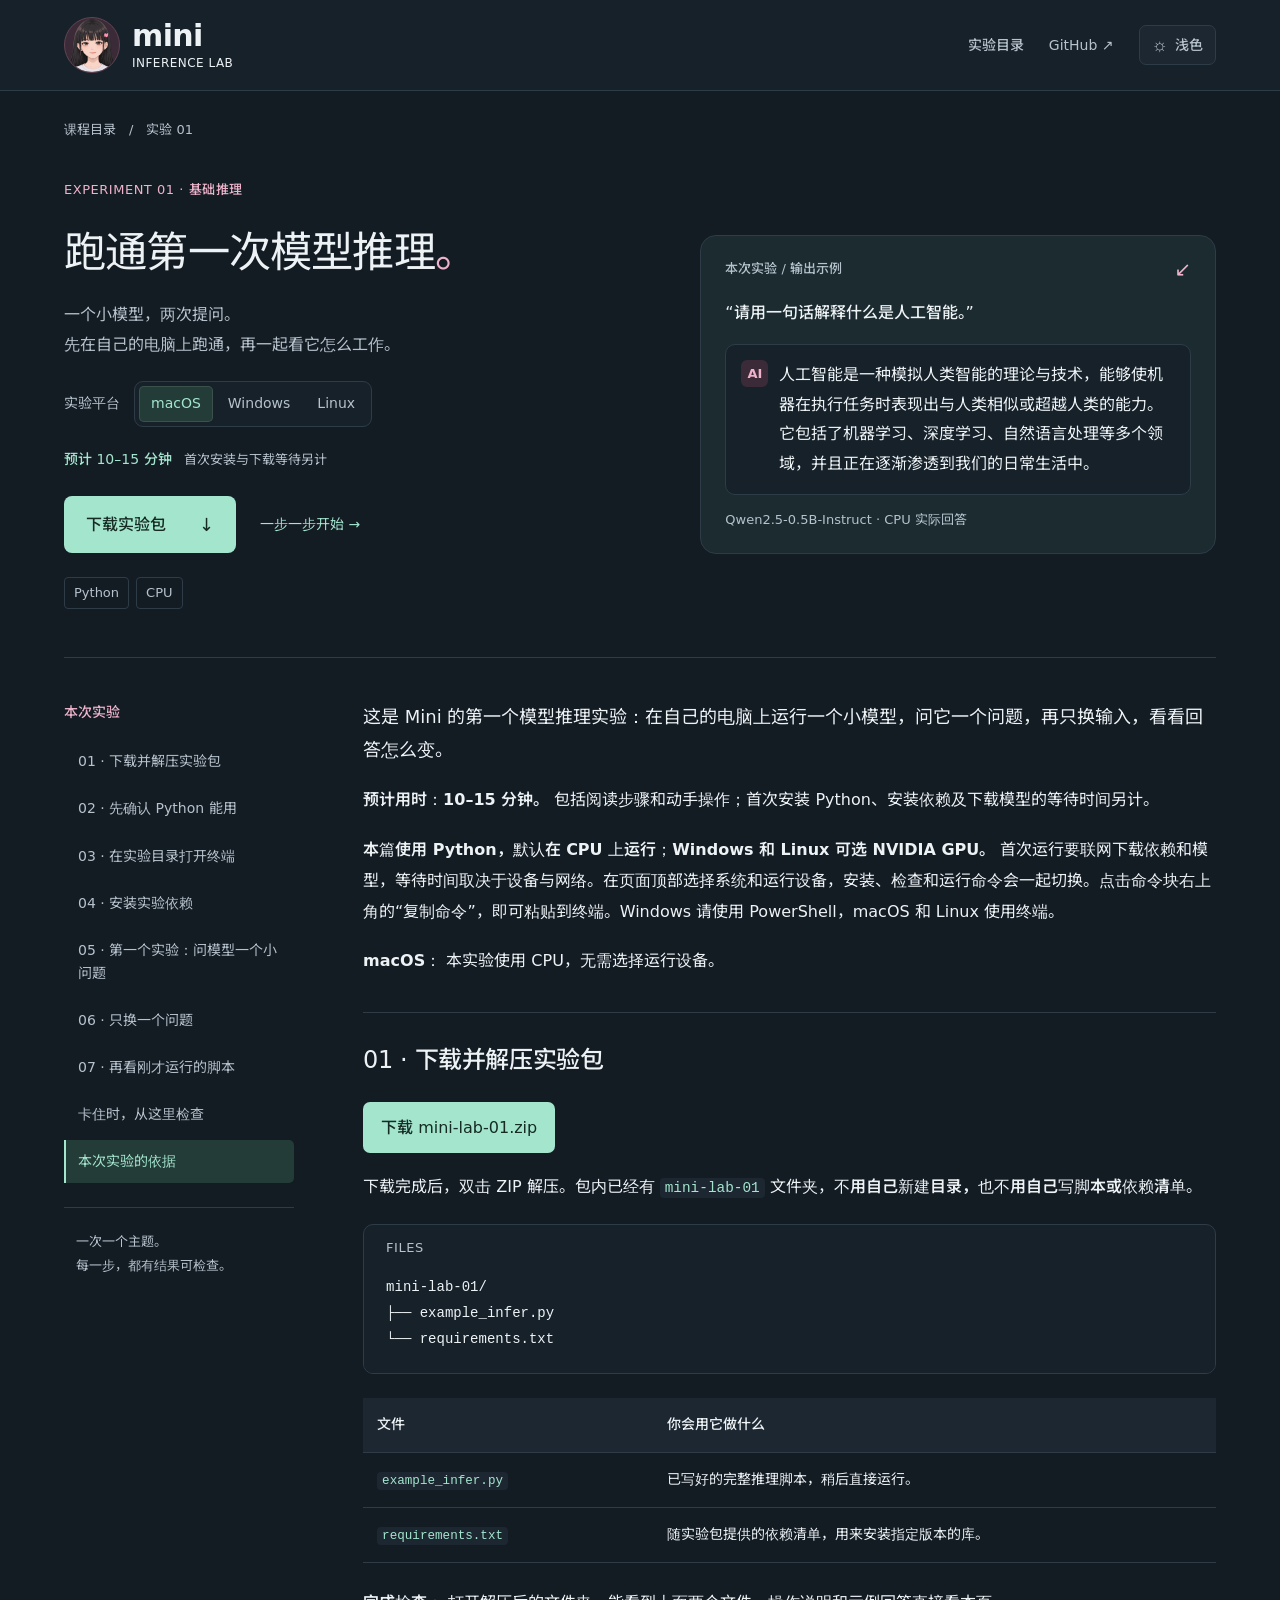
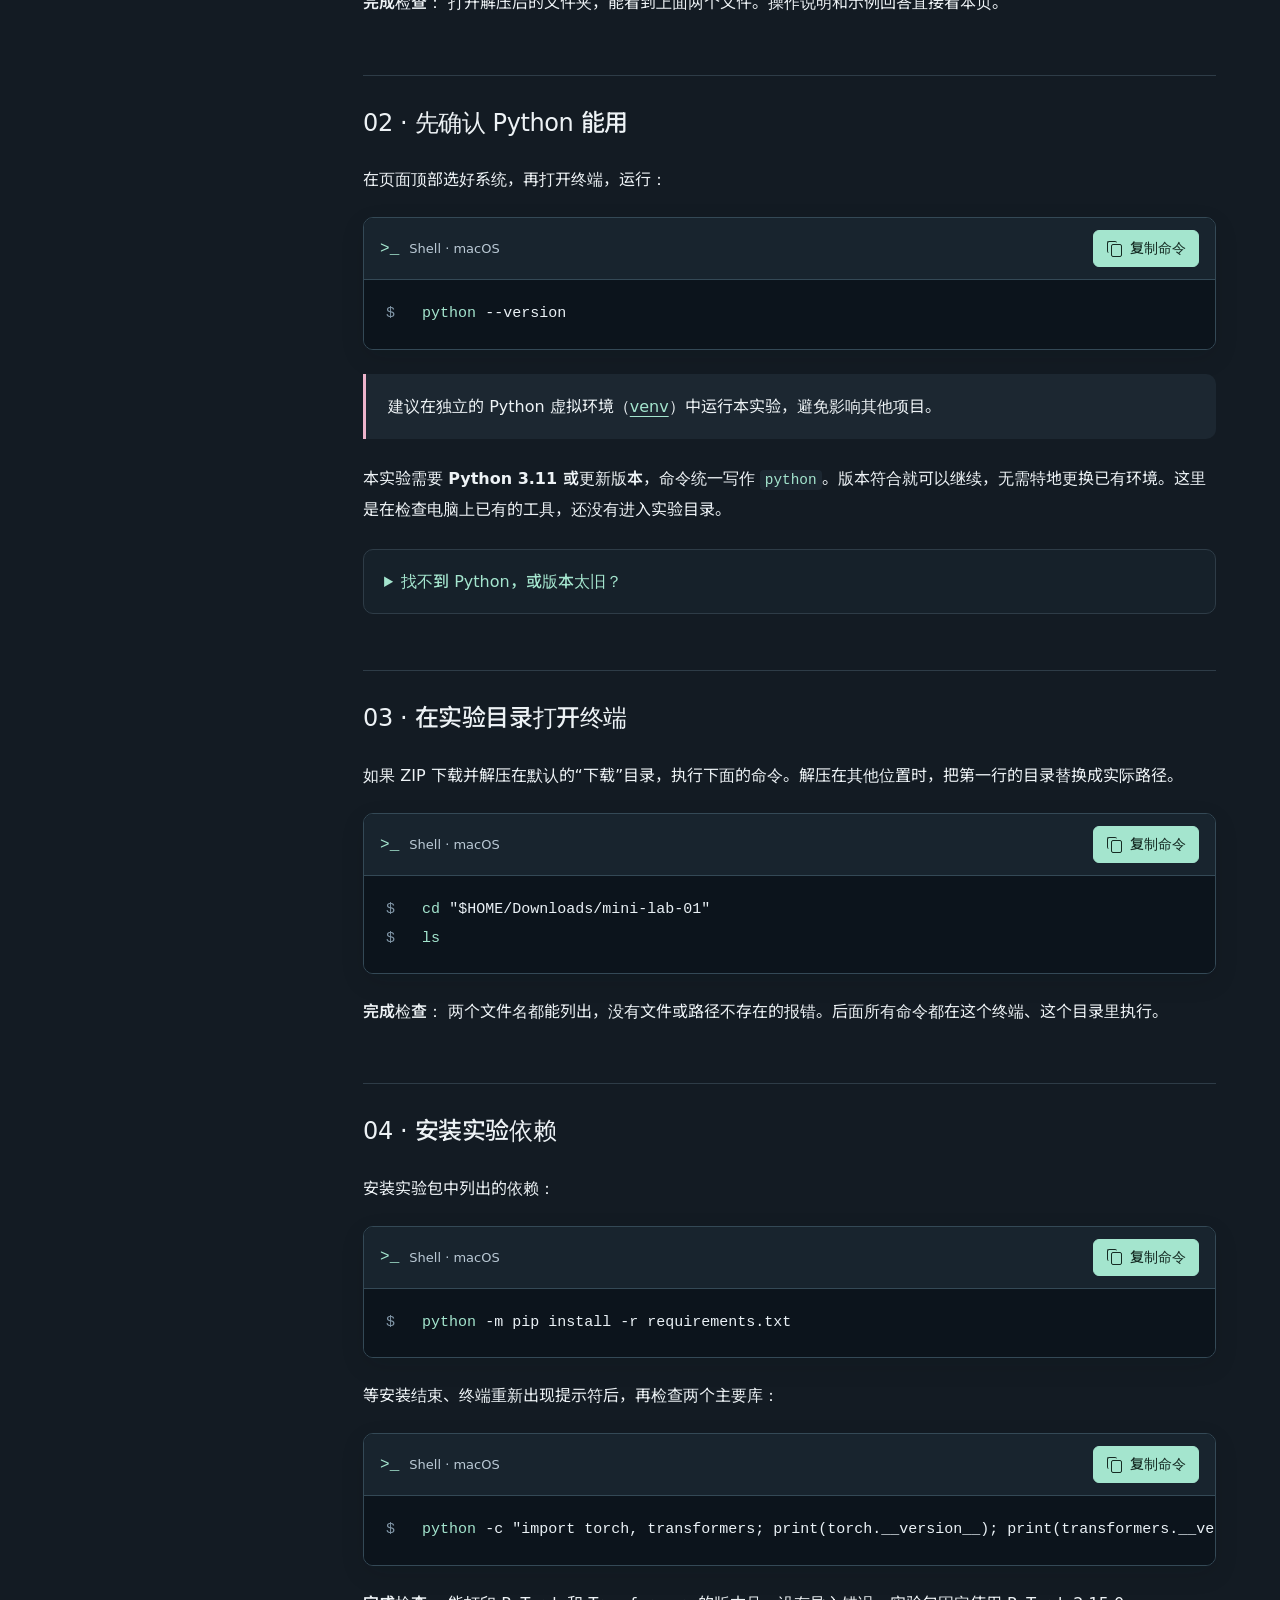
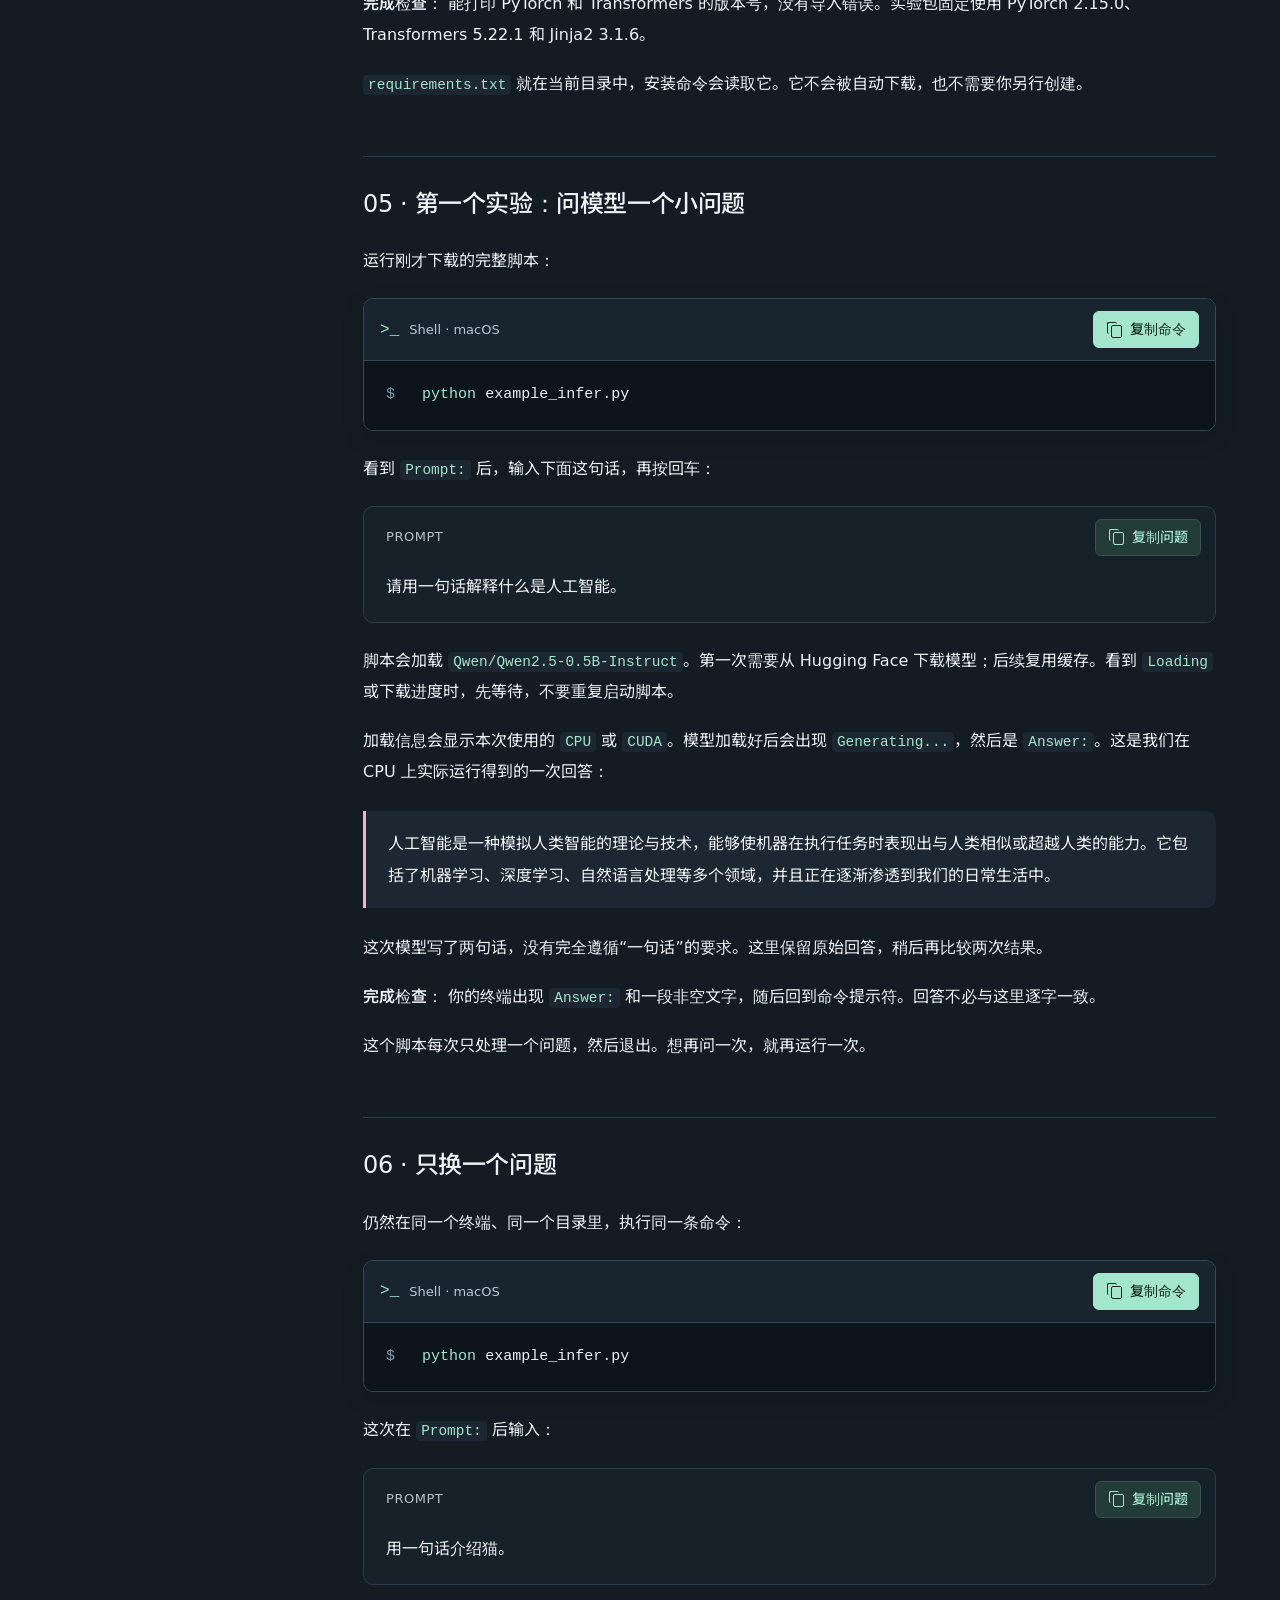
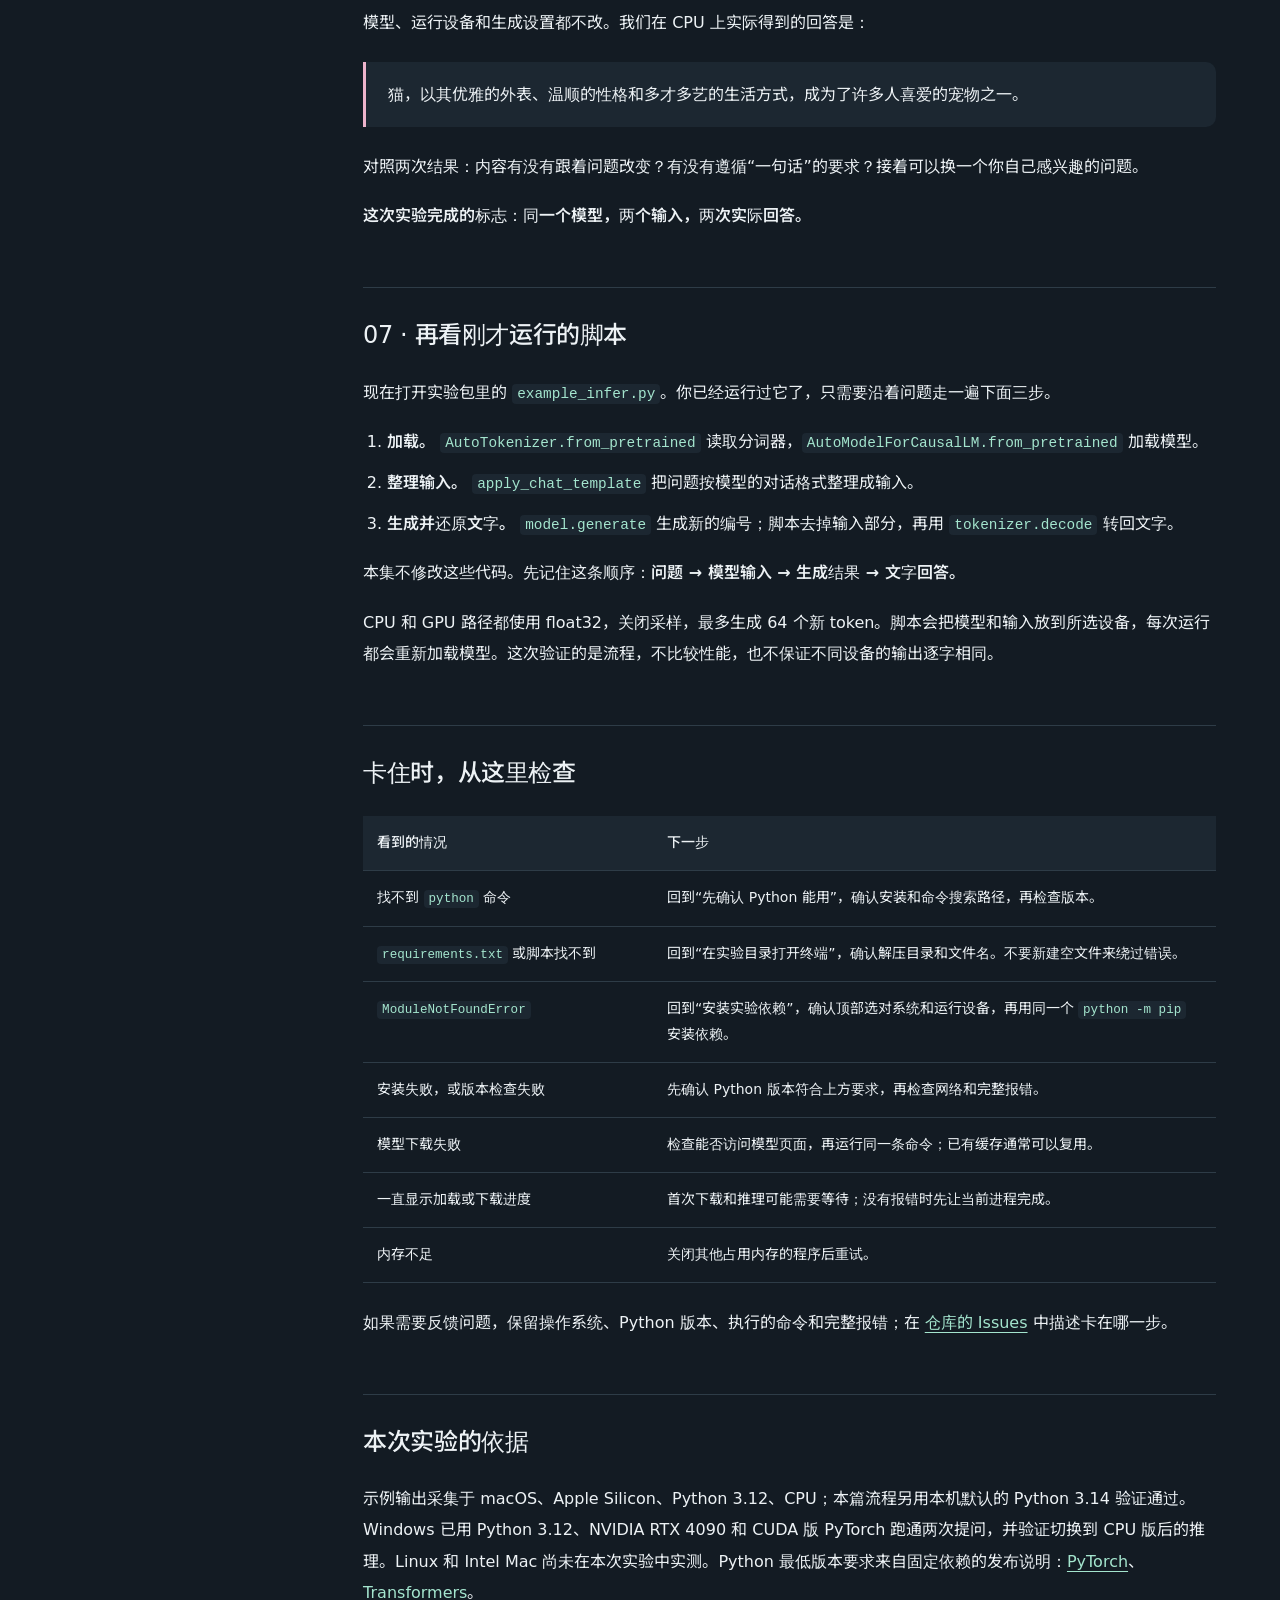
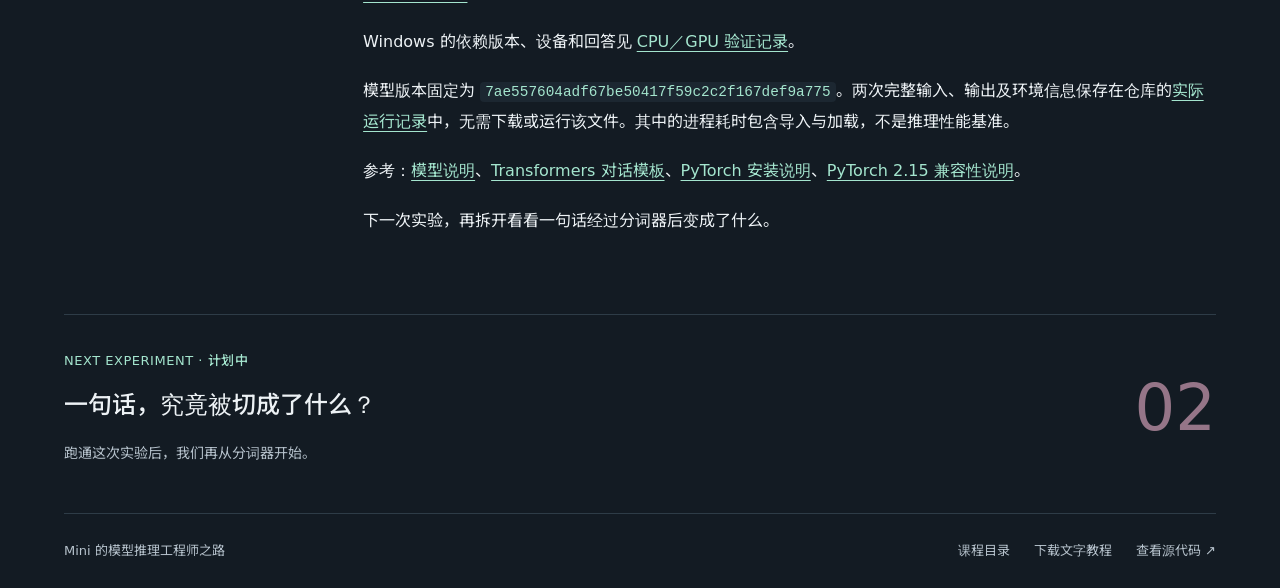
==== commit bf67dfb3: "Link the venv note to the official Python documentation" ====
--- a/docs/1/index.html
+++ b/docs/1/index.html
@@ -126,7 +126,7 @@
 </div>
 </div>
 <blockquote>
-<p>建议在独立的 Python 虚拟环境（venv）中运行本实验，避免影响其他项目。</p>
+<p>建议在独立的 Python 虚拟环境（<a href="https://docs.python.org/zh-cn/3/library/venv.html">venv</a>）中运行本实验，避免影响其他项目。</p>
 </blockquote>
 <p>本实验需要 <strong>Python 3.11 或更新版本</strong>，命令统一写作 <code>python</code>。版本符合就可以继续，无需特地更换已有环境。这里是在检查电脑上已有的工具，还没有进入实验目录。</p>
 <details>
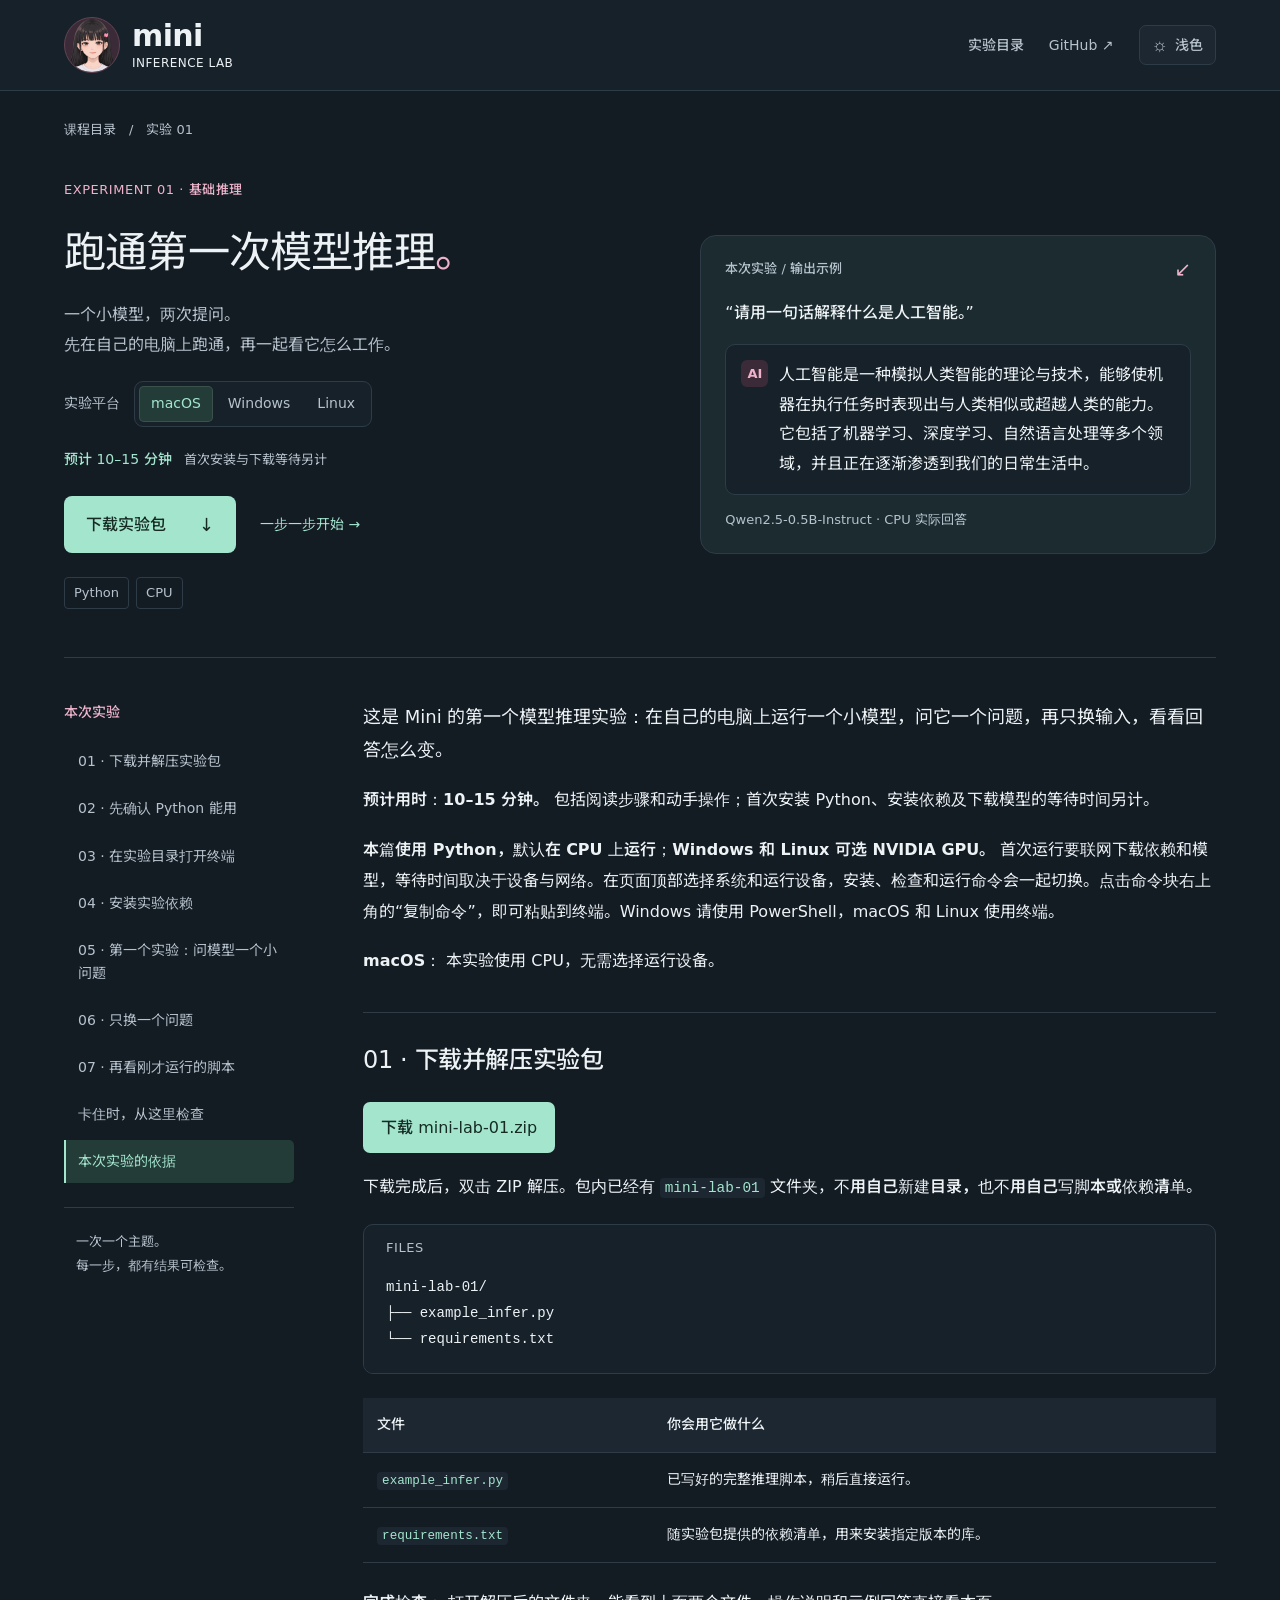
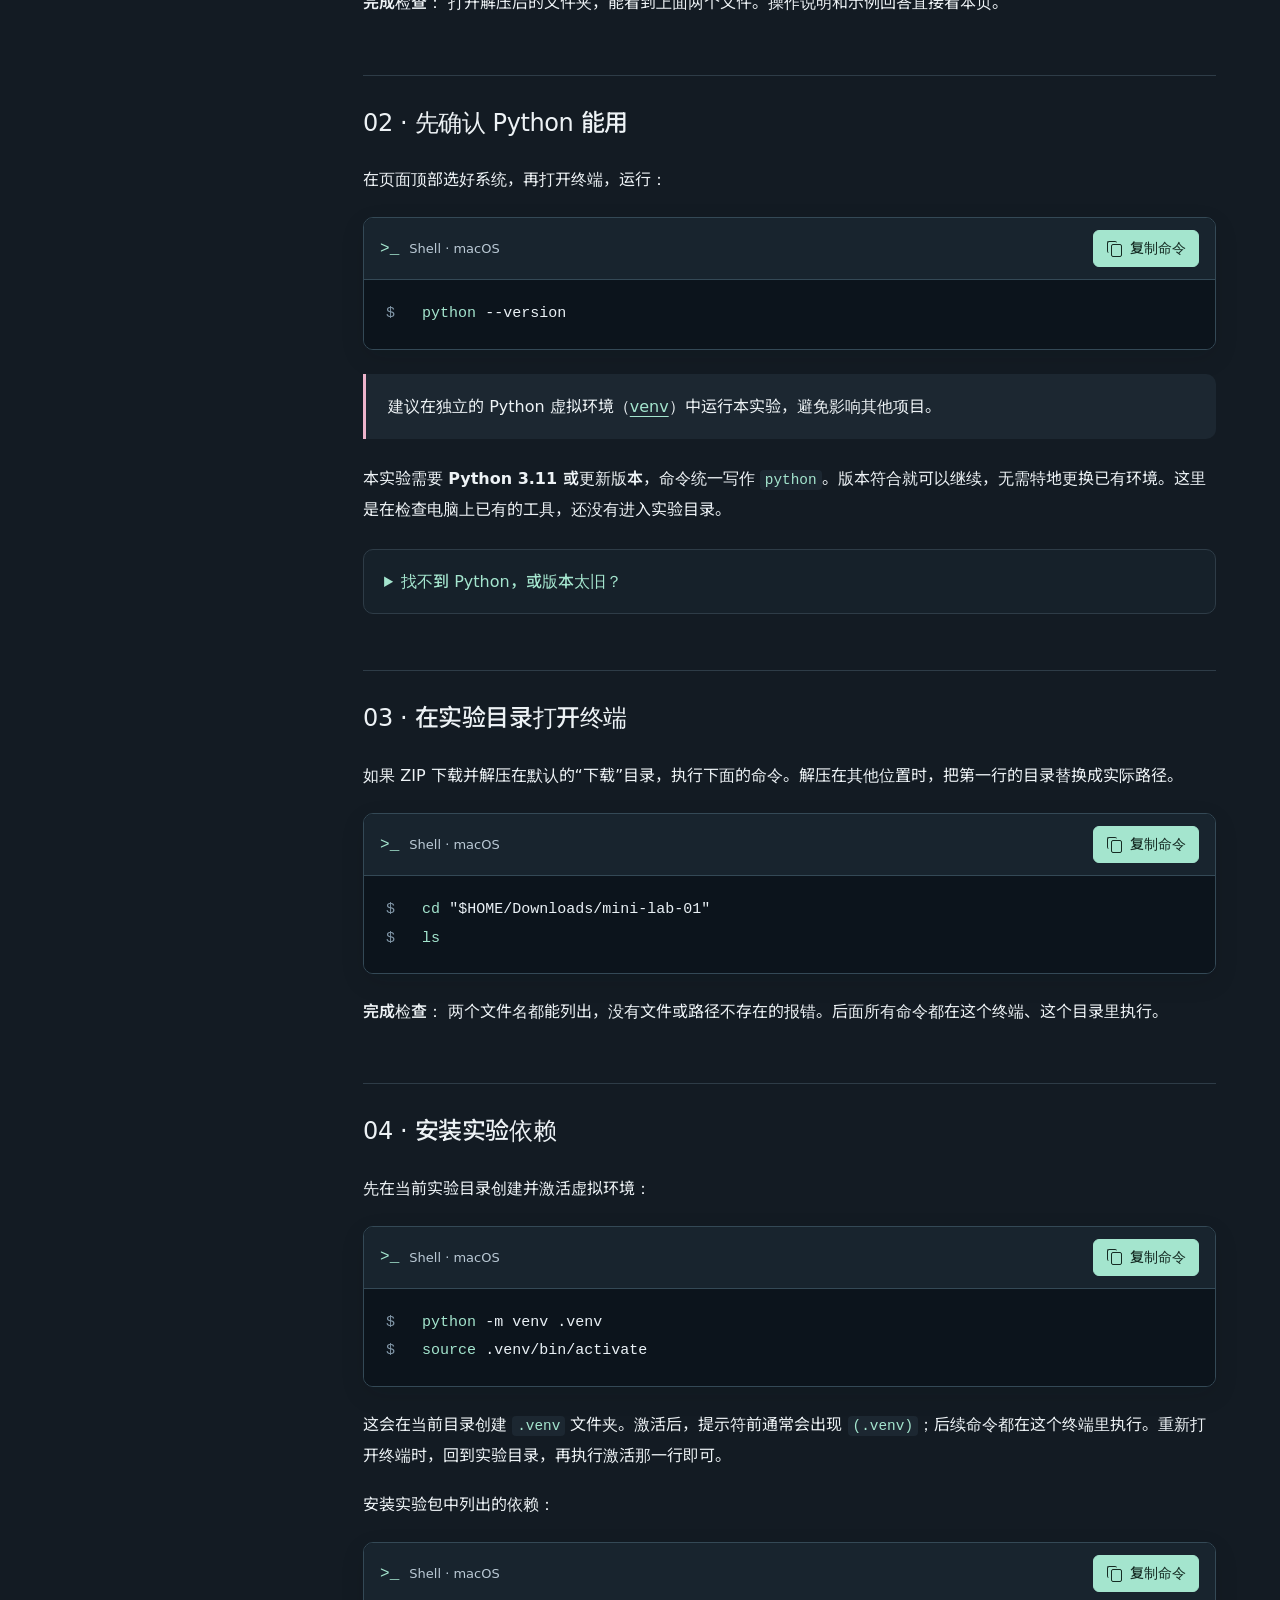
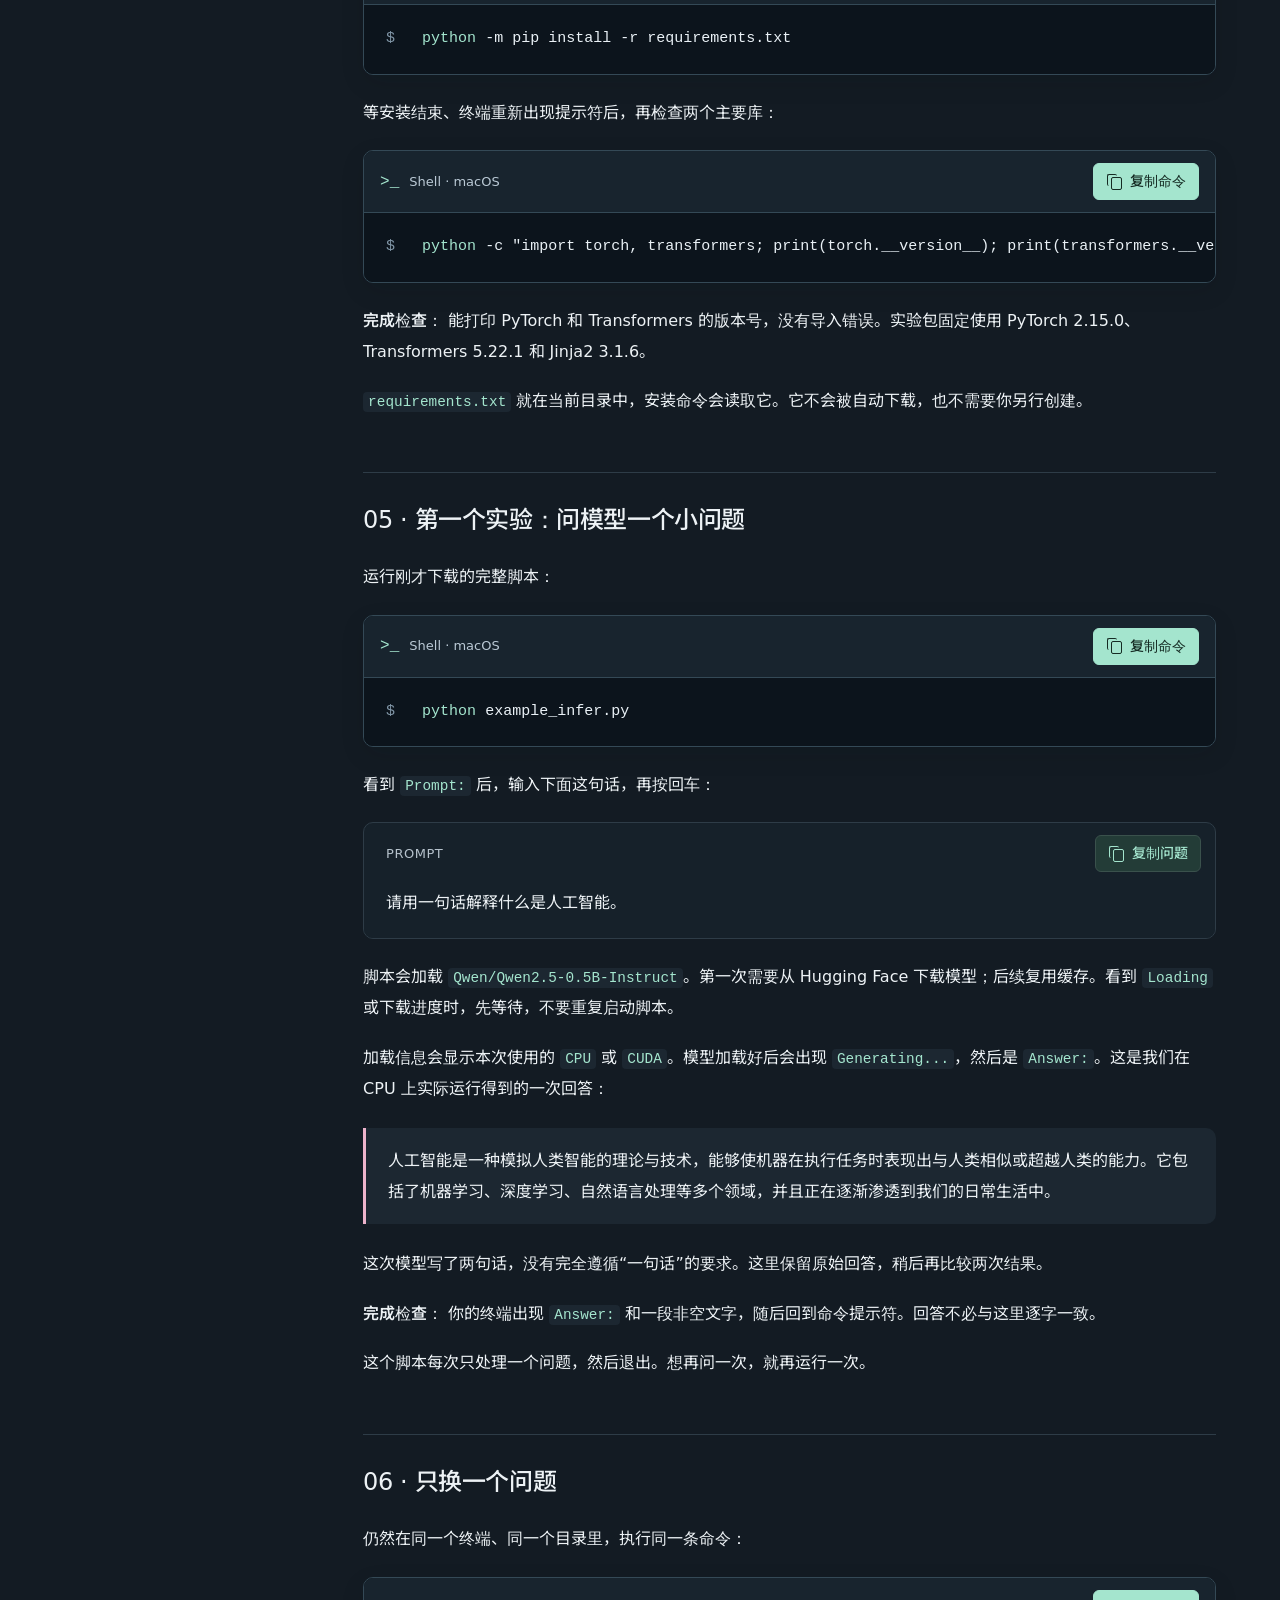
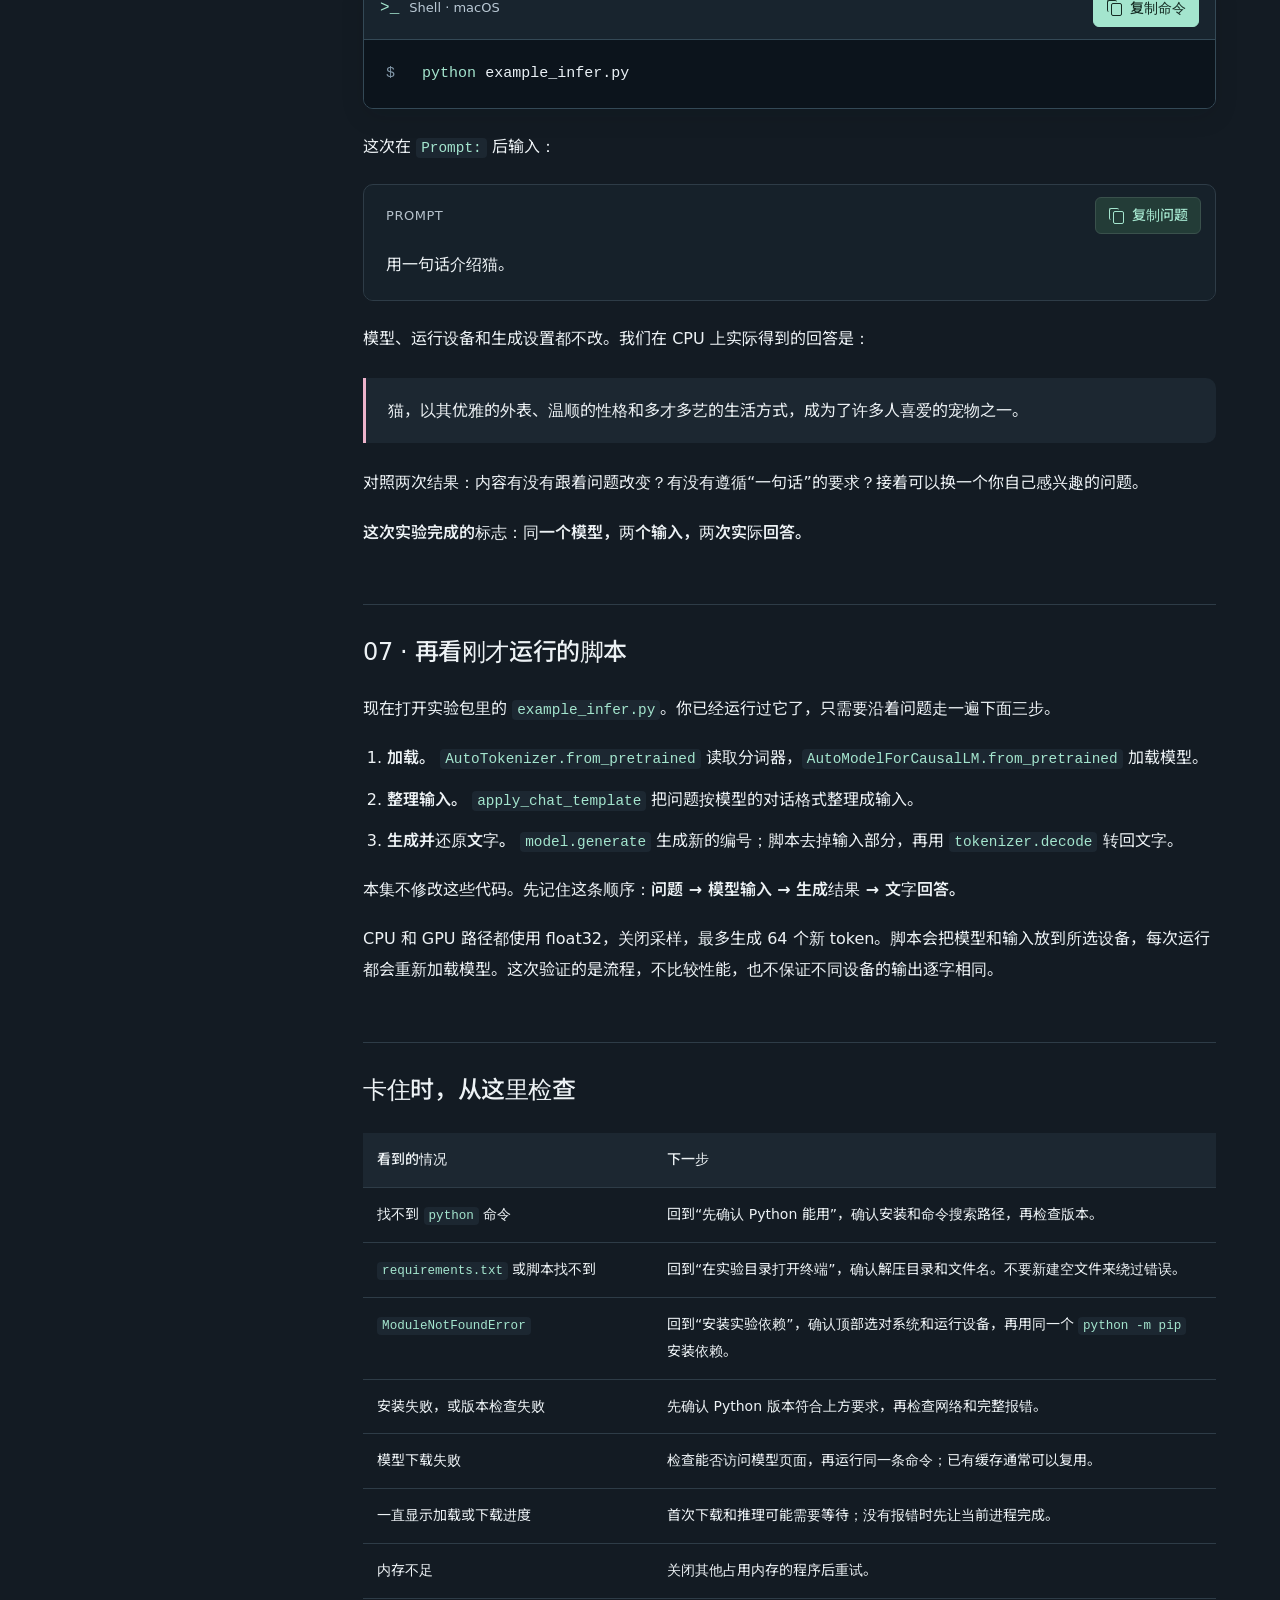
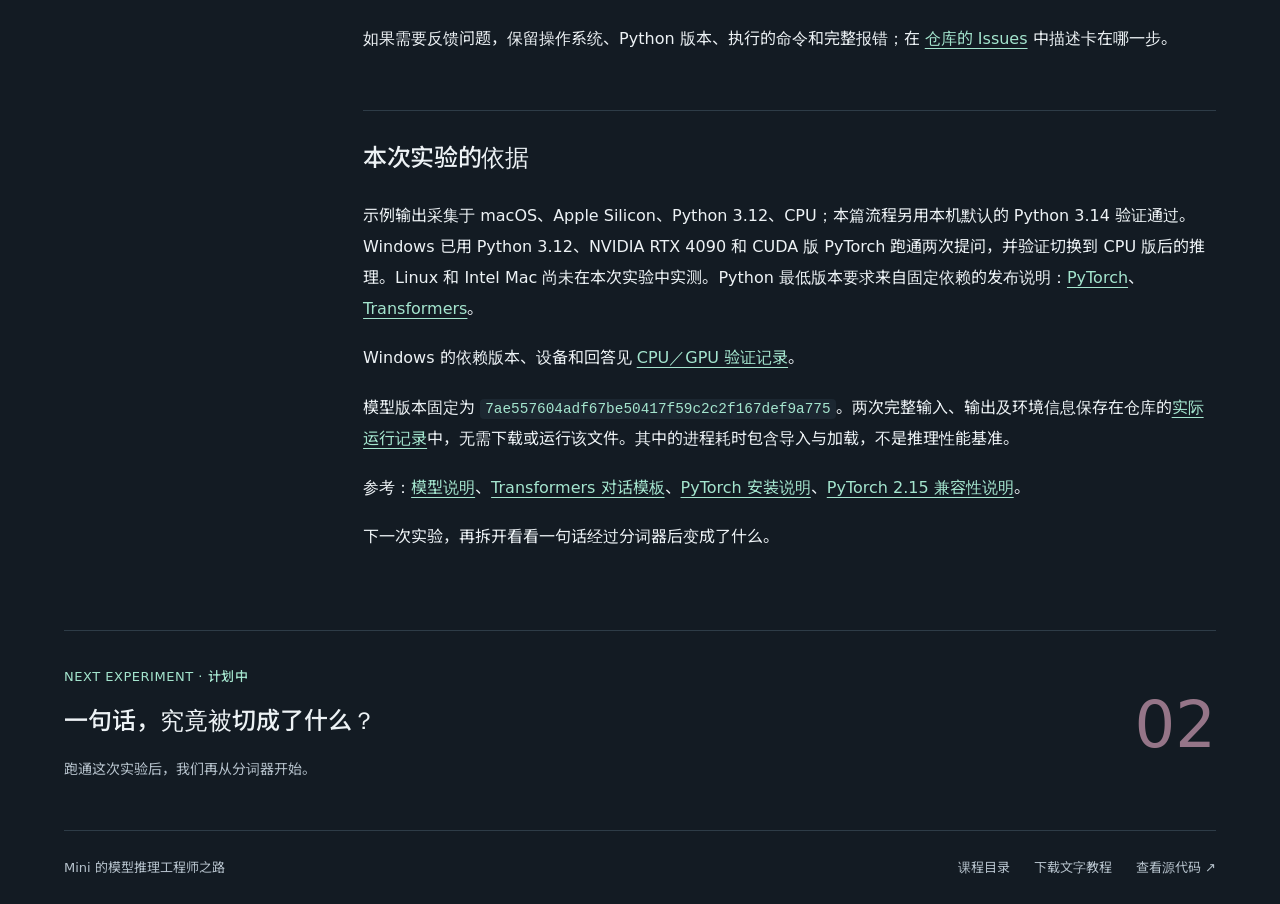
==== commit cadc635c: "Add platform-specific venv setup before dependency installation" ====
--- a/docs/1/index.html
+++ b/docs/1/index.html
@@ -162,6 +162,22 @@
 <p><strong>完成检查：</strong> 两个文件名都能列出，没有文件或路径不存在的报错。后面所有命令都在这个终端、这个目录里执行。</p>
 <p><a id="environment"></a></p>
 <h2 id="04">04 · 安装实验依赖</h2>
+<p>先在当前实验目录创建并激活虚拟环境：</p>
+<div class="platform-commands">
+<div data-platforms="macos linux">
+<p><strong>macOS · Linux</strong></p>
+<pre><code class="language-sh">python -m venv .venv
+source .venv/bin/activate
+</code></pre>
+</div>
+<div data-platforms="windows">
+<p><strong>Windows · PowerShell</strong></p>
+<pre><code class="language-powershell">python -m venv .venv
+.\.venv\Scripts\Activate.ps1
+</code></pre>
+</div>
+</div>
+<p>这会在当前目录创建 <code>.venv</code> 文件夹。激活后，提示符前通常会出现 <code>(.venv)</code>；后续命令都在这个终端里执行。重新打开终端时，回到实验目录，再执行激活那一行即可。</p>
 <p>安装实验包中列出的依赖：</p>
 <div class="platform-commands">
 <div data-platforms="macos">
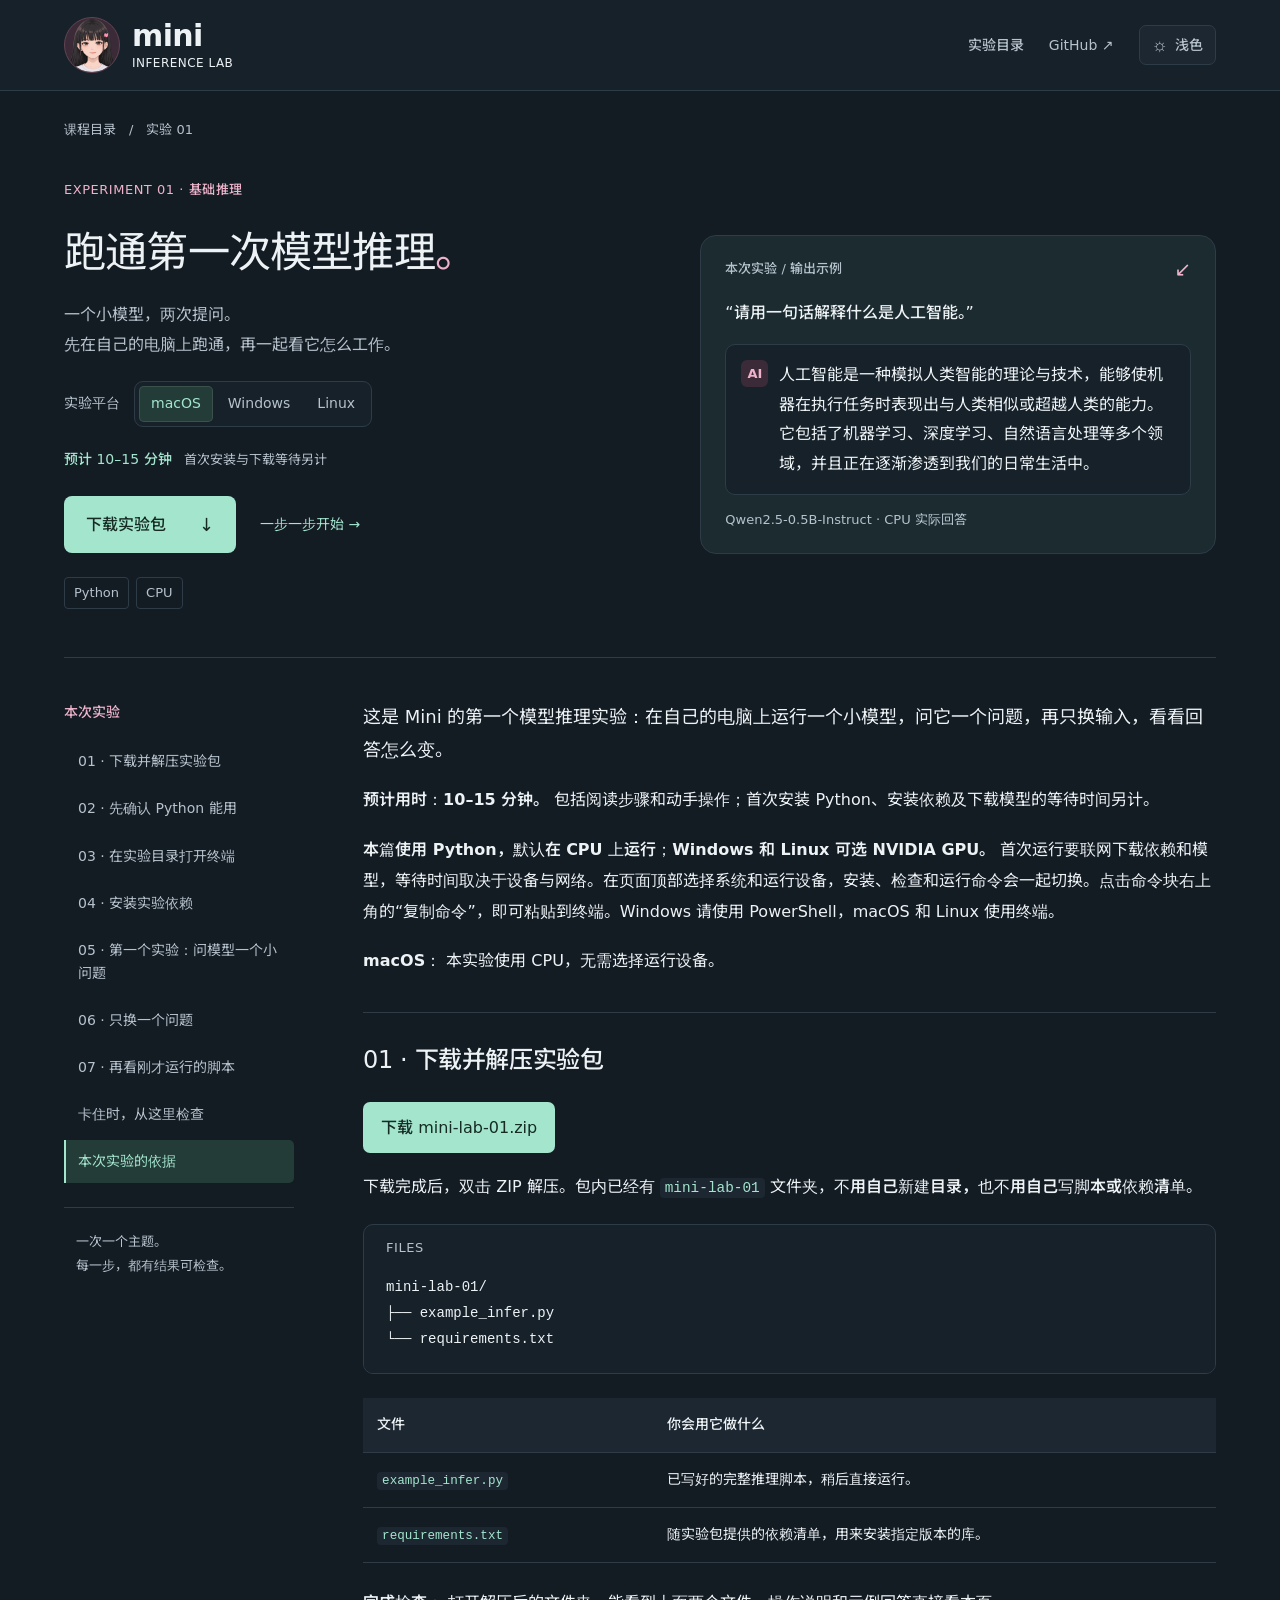
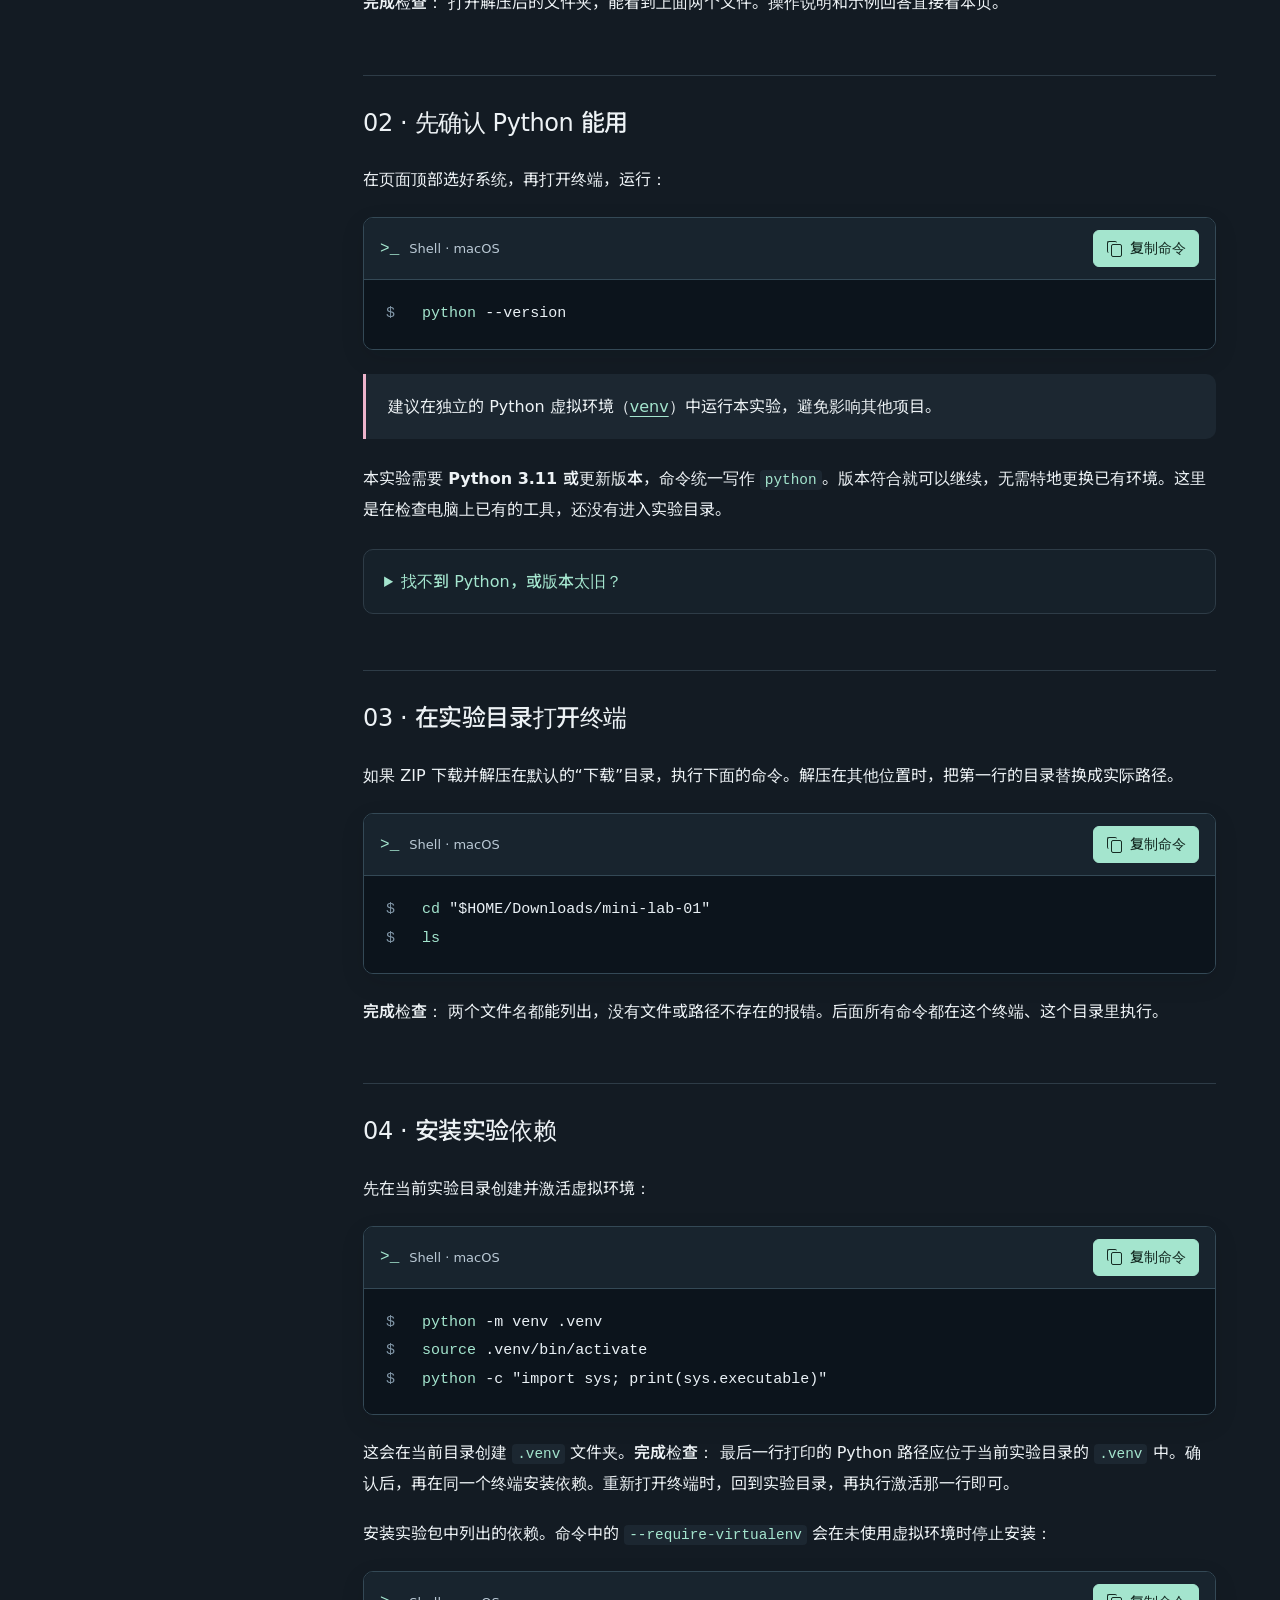
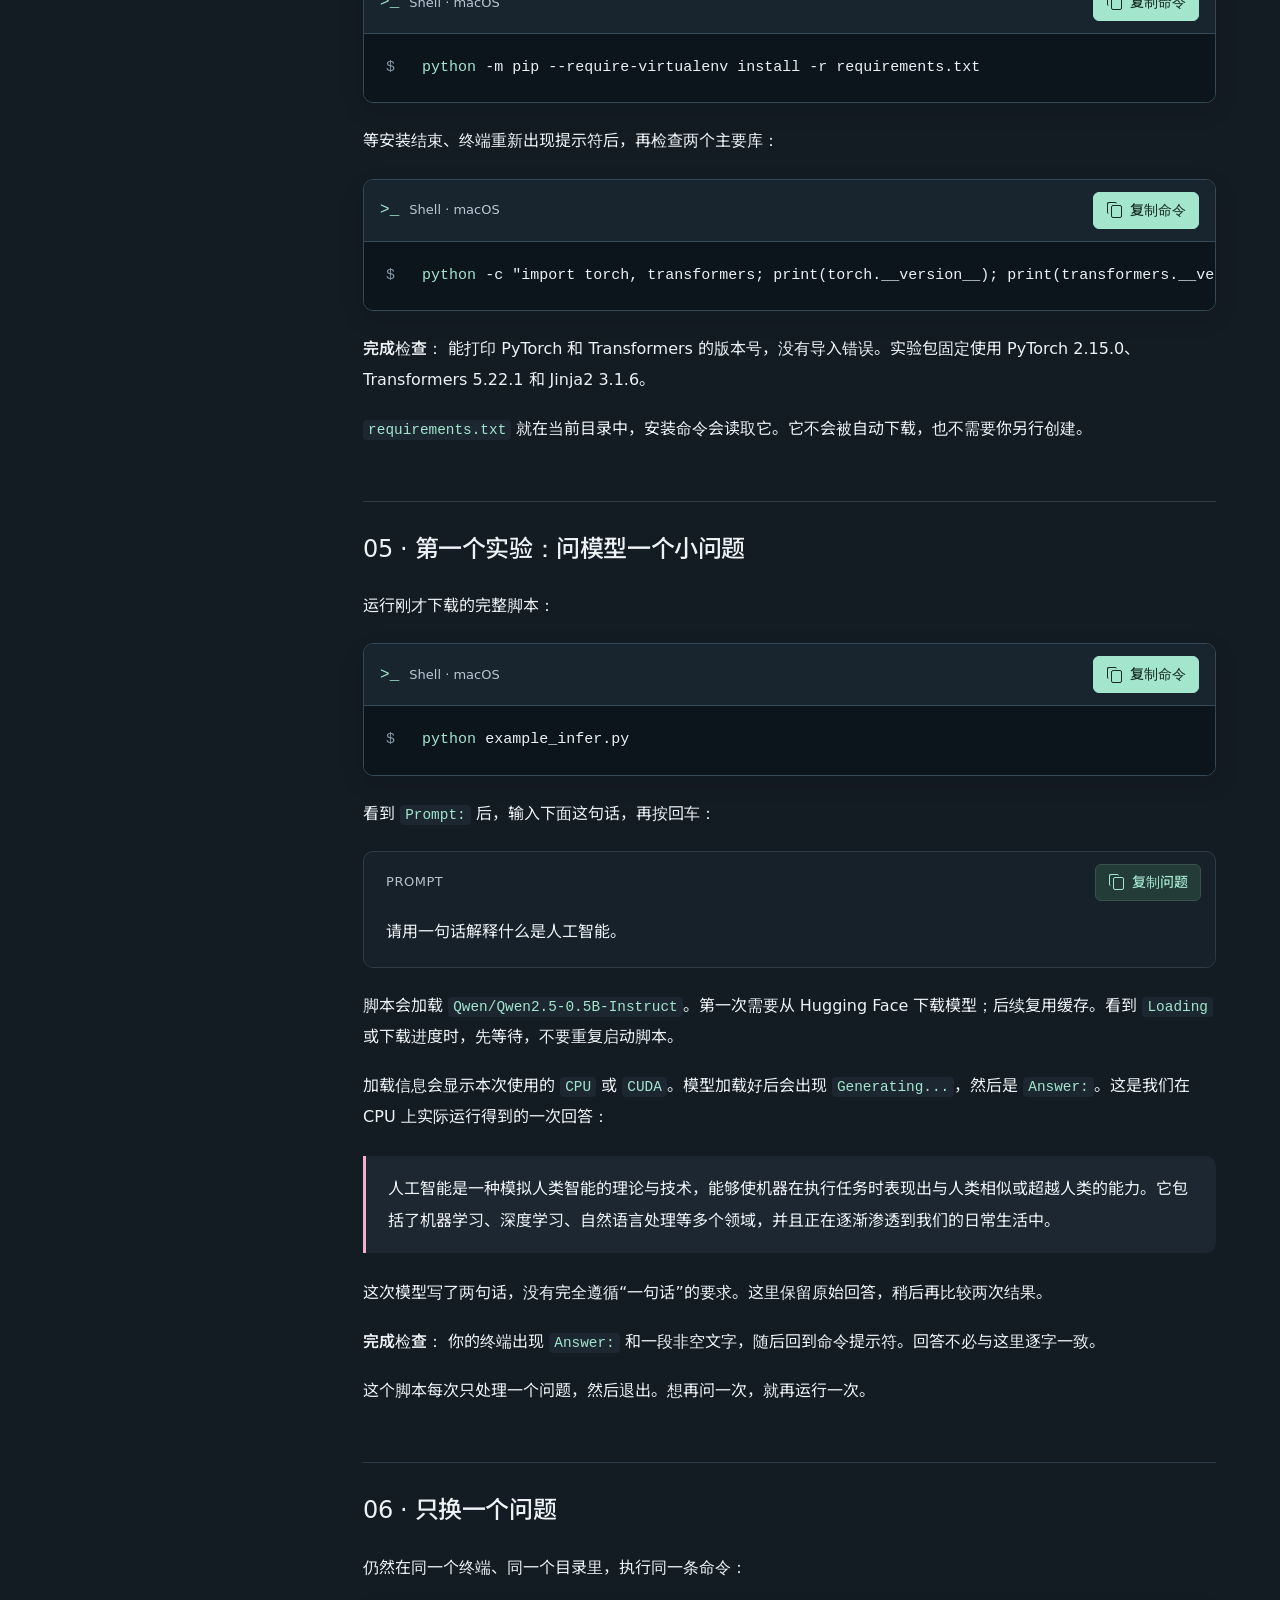
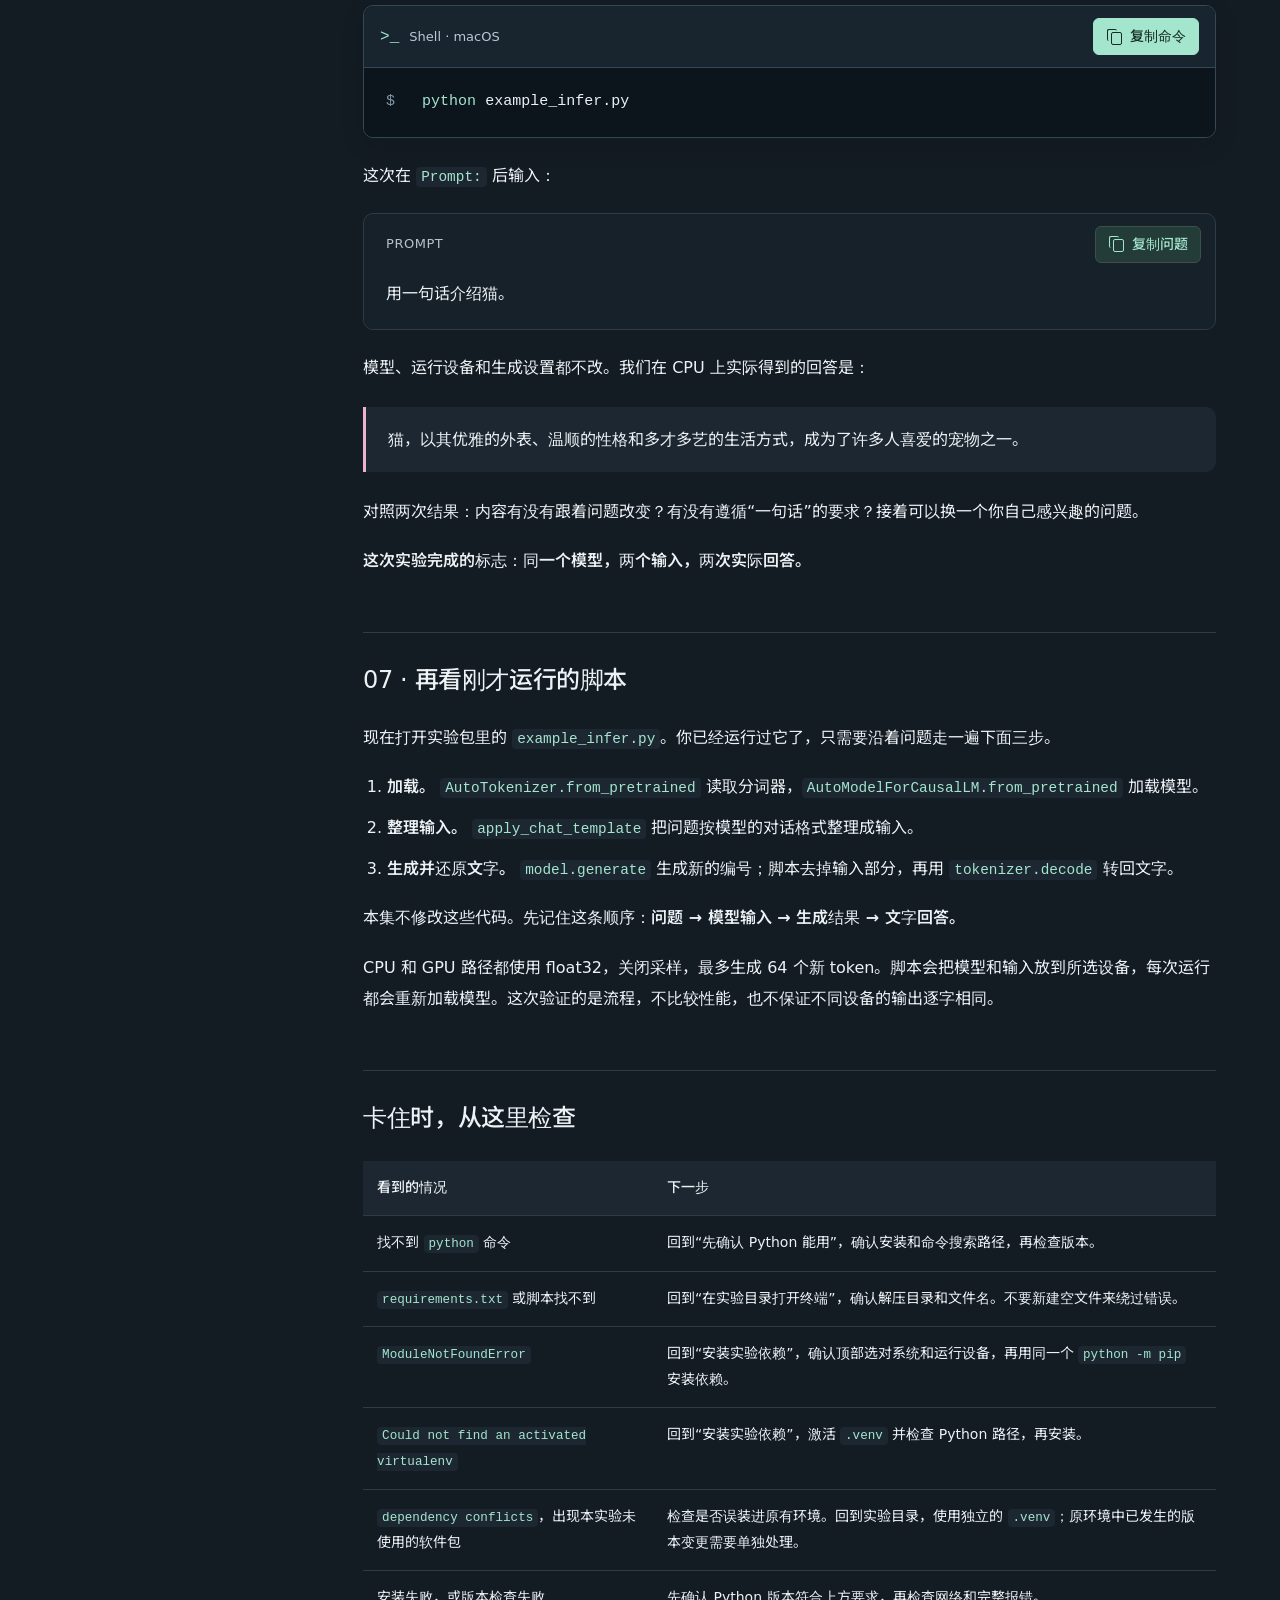
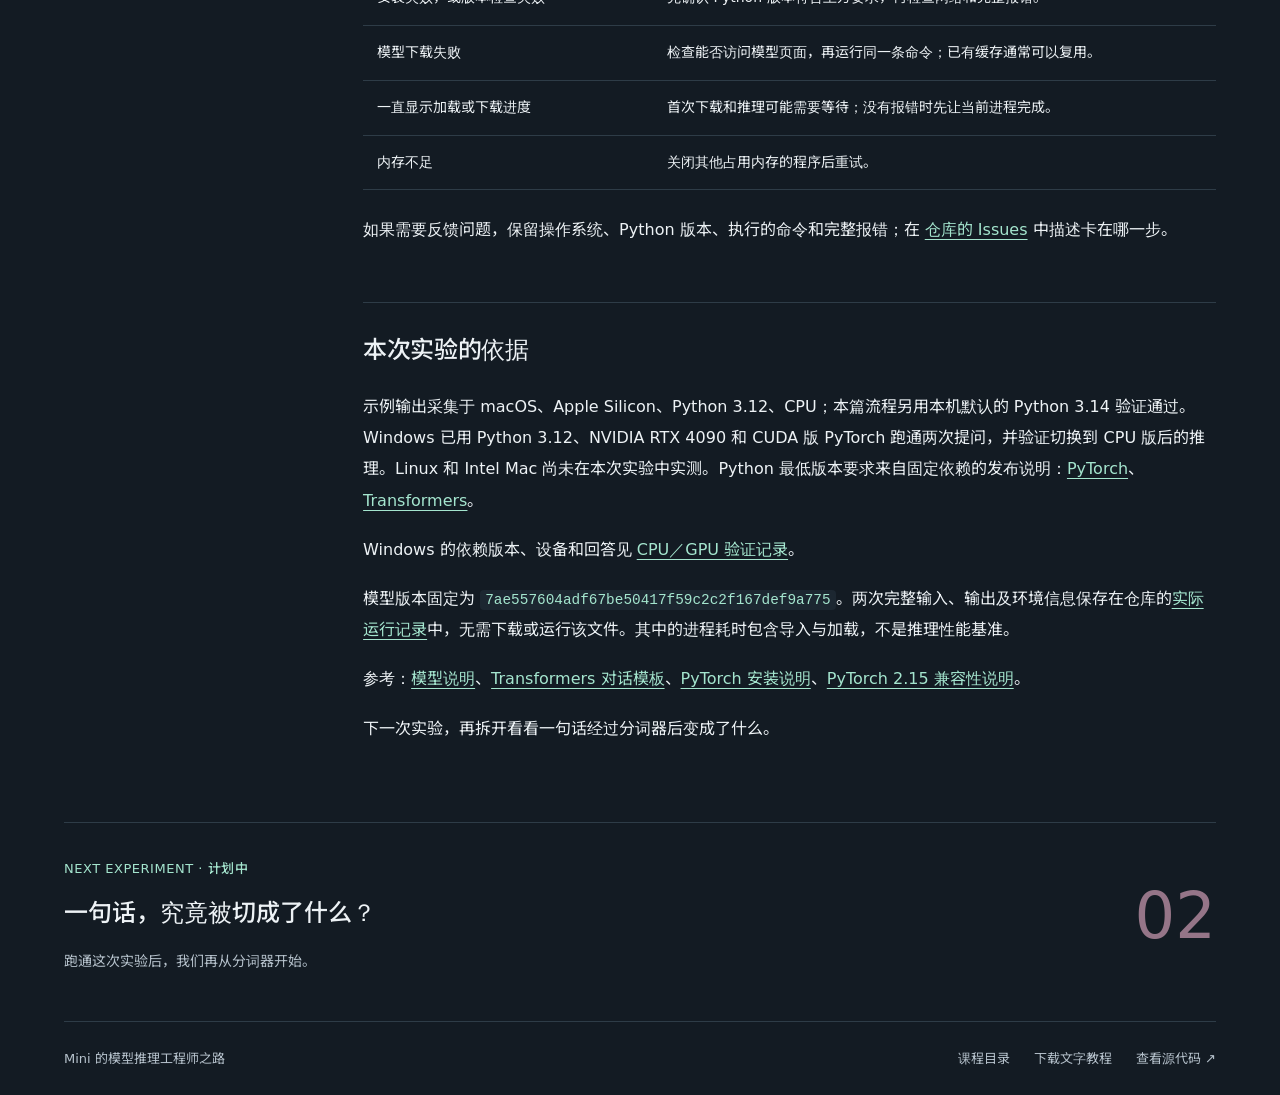
==== commit 5779d179: "Require a virtual environment for lab dependency installation" ====
--- a/docs/1/index.html
+++ b/docs/1/index.html
@@ -168,50 +168,52 @@
 <p><strong>macOS · Linux</strong></p>
 <pre><code class="language-sh">python -m venv .venv
 source .venv/bin/activate
+python -c &quot;import sys; print(sys.executable)&quot;
 </code></pre>
 </div>
 <div data-platforms="windows">
 <p><strong>Windows · PowerShell</strong></p>
 <pre><code class="language-powershell">python -m venv .venv
 .\.venv\Scripts\Activate.ps1
-</code></pre>
-</div>
-</div>
-<p>这会在当前目录创建 <code>.venv</code> 文件夹。激活后，提示符前通常会出现 <code>(.venv)</code>；后续命令都在这个终端里执行。重新打开终端时，回到实验目录，再执行激活那一行即可。</p>
-<p>安装实验包中列出的依赖：</p>
+python -c &quot;import sys; print(sys.executable)&quot;
+</code></pre>
+</div>
+</div>
+<p>这会在当前目录创建 <code>.venv</code> 文件夹。<strong>完成检查：</strong> 最后一行打印的 Python 路径应位于当前实验目录的 <code>.venv</code> 中。确认后，再在同一个终端安装依赖。重新打开终端时，回到实验目录，再执行激活那一行即可。</p>
+<p>安装实验包中列出的依赖。命令中的 <code>--require-virtualenv</code> 会在未使用虚拟环境时停止安装：</p>
 <div class="platform-commands">
 <div data-platforms="macos">
 <p><strong>macOS</strong></p>
-<pre><code class="language-sh">python -m pip install -r requirements.txt
+<pre><code class="language-sh">python -m pip --require-virtualenv install -r requirements.txt
 </code></pre>
 </div>
 <div data-devices="cpu" data-platforms="windows">
 <p><strong>Windows · PowerShell · CPU</strong></p>
-<pre><code class="language-powershell">python -m pip install torch==2.15.0+cpu --index-url https://download.pytorch.org/whl/cpu
-python -m pip install -r requirements.txt
+<pre><code class="language-powershell">python -m pip --require-virtualenv install torch==2.15.0+cpu --index-url https://download.pytorch.org/whl/cpu
+python -m pip --require-virtualenv install -r requirements.txt
 </code></pre>
 <p>先安装 CPU 版 PyTorch，再安装其余依赖。</p>
 </div>
 <div data-devices="cpu" data-platforms="linux">
 <p><strong>Linux · CPU</strong></p>
-<pre><code class="language-sh">python -m pip install torch==2.15.0+cpu --index-url https://download.pytorch.org/whl/cpu
-python -m pip install -r requirements.txt
+<pre><code class="language-sh">python -m pip --require-virtualenv install torch==2.15.0+cpu --index-url https://download.pytorch.org/whl/cpu
+python -m pip --require-virtualenv install -r requirements.txt
 </code></pre>
 <p>先安装 CPU 版 PyTorch，再安装其余依赖。</p>
 </div>
 <div data-devices="cuda" data-platforms="windows">
 <p><strong>Windows · PowerShell · NVIDIA GPU</strong></p>
 <pre><code class="language-powershell">nvidia-smi
-python -m pip install torch==2.15.0+cu132 --index-url https://download.pytorch.org/whl/cu132
-python -m pip install -r requirements.txt
+python -m pip --require-virtualenv install torch==2.15.0+cu132 --index-url https://download.pytorch.org/whl/cu132
+python -m pip --require-virtualenv install -r requirements.txt
 </code></pre>
 <p>先确认第一条命令能显示 NVIDIA 显卡和驱动信息，再安装 CUDA 版 PyTorch。更换 CPU／GPU 选项后，需要重新执行对应的安装命令。</p>
 </div>
 <div data-devices="cuda" data-platforms="linux">
 <p><strong>Linux · NVIDIA GPU</strong></p>
 <pre><code class="language-sh">nvidia-smi
-python -m pip install torch==2.15.0+cu132 --index-url https://download.pytorch.org/whl/cu132
-python -m pip install -r requirements.txt
+python -m pip --require-virtualenv install torch==2.15.0+cu132 --index-url https://download.pytorch.org/whl/cu132
+python -m pip --require-virtualenv install -r requirements.txt
 </code></pre>
 <p>先确认第一条命令能显示 NVIDIA 显卡和驱动信息，再安装 CUDA 版 PyTorch。更换 CPU／GPU 选项后，需要重新执行对应的安装命令。</p>
 </div>
@@ -349,6 +351,14 @@
 <td>回到“安装实验依赖”，确认顶部选对系统和运行设备，再用同一个 <code>python -m pip</code> 安装依赖。</td>
 </tr>
 <tr>
+<td><code>Could not find an activated virtualenv</code></td>
+<td>回到“安装实验依赖”，激活 <code>.venv</code> 并检查 Python 路径，再安装。</td>
+</tr>
+<tr>
+<td><code>dependency conflicts</code>，出现本实验未使用的软件包</td>
+<td>检查是否误装进原有环境。回到实验目录，使用独立的 <code>.venv</code>；原环境中已发生的版本变更需要单独处理。</td>
+</tr>
+<tr>
 <td>安装失败，或版本检查失败</td>
 <td>先确认 Python 版本符合上方要求，再检查网络和完整报错。</td>
 </tr>
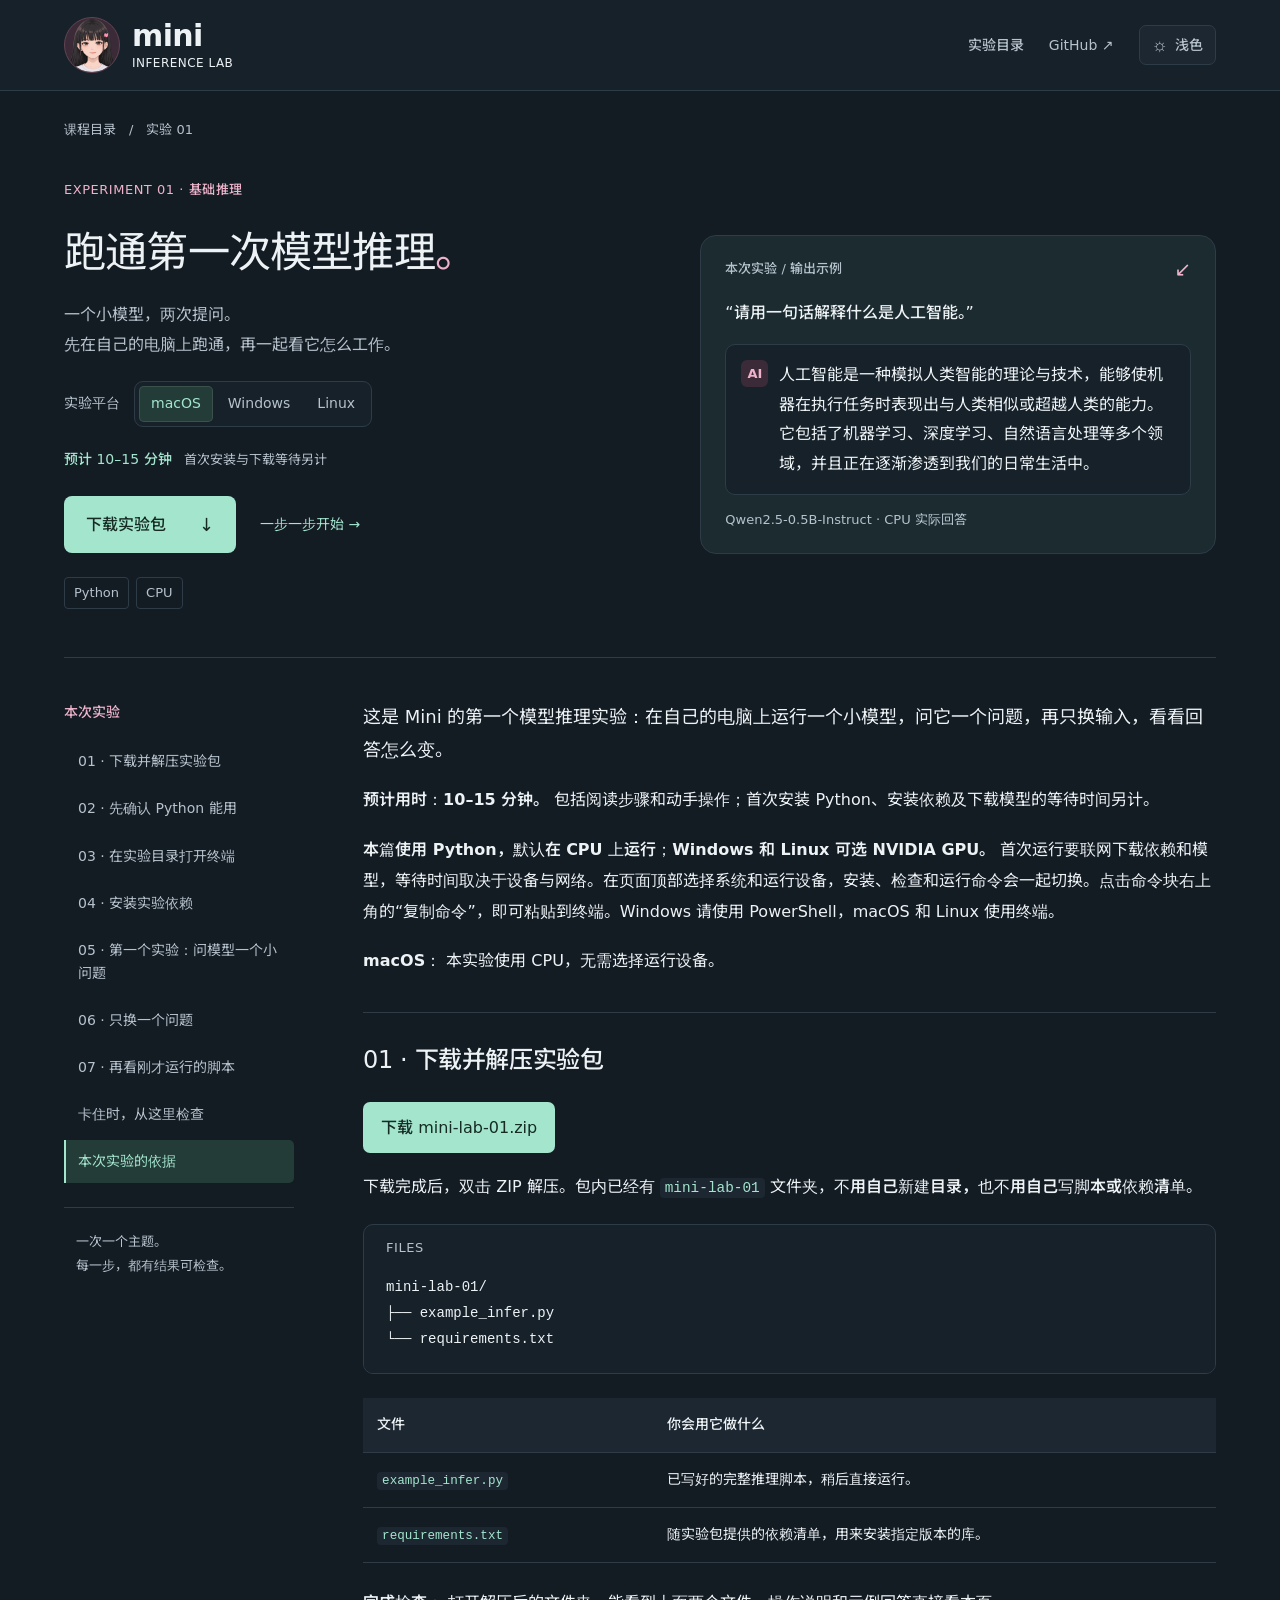
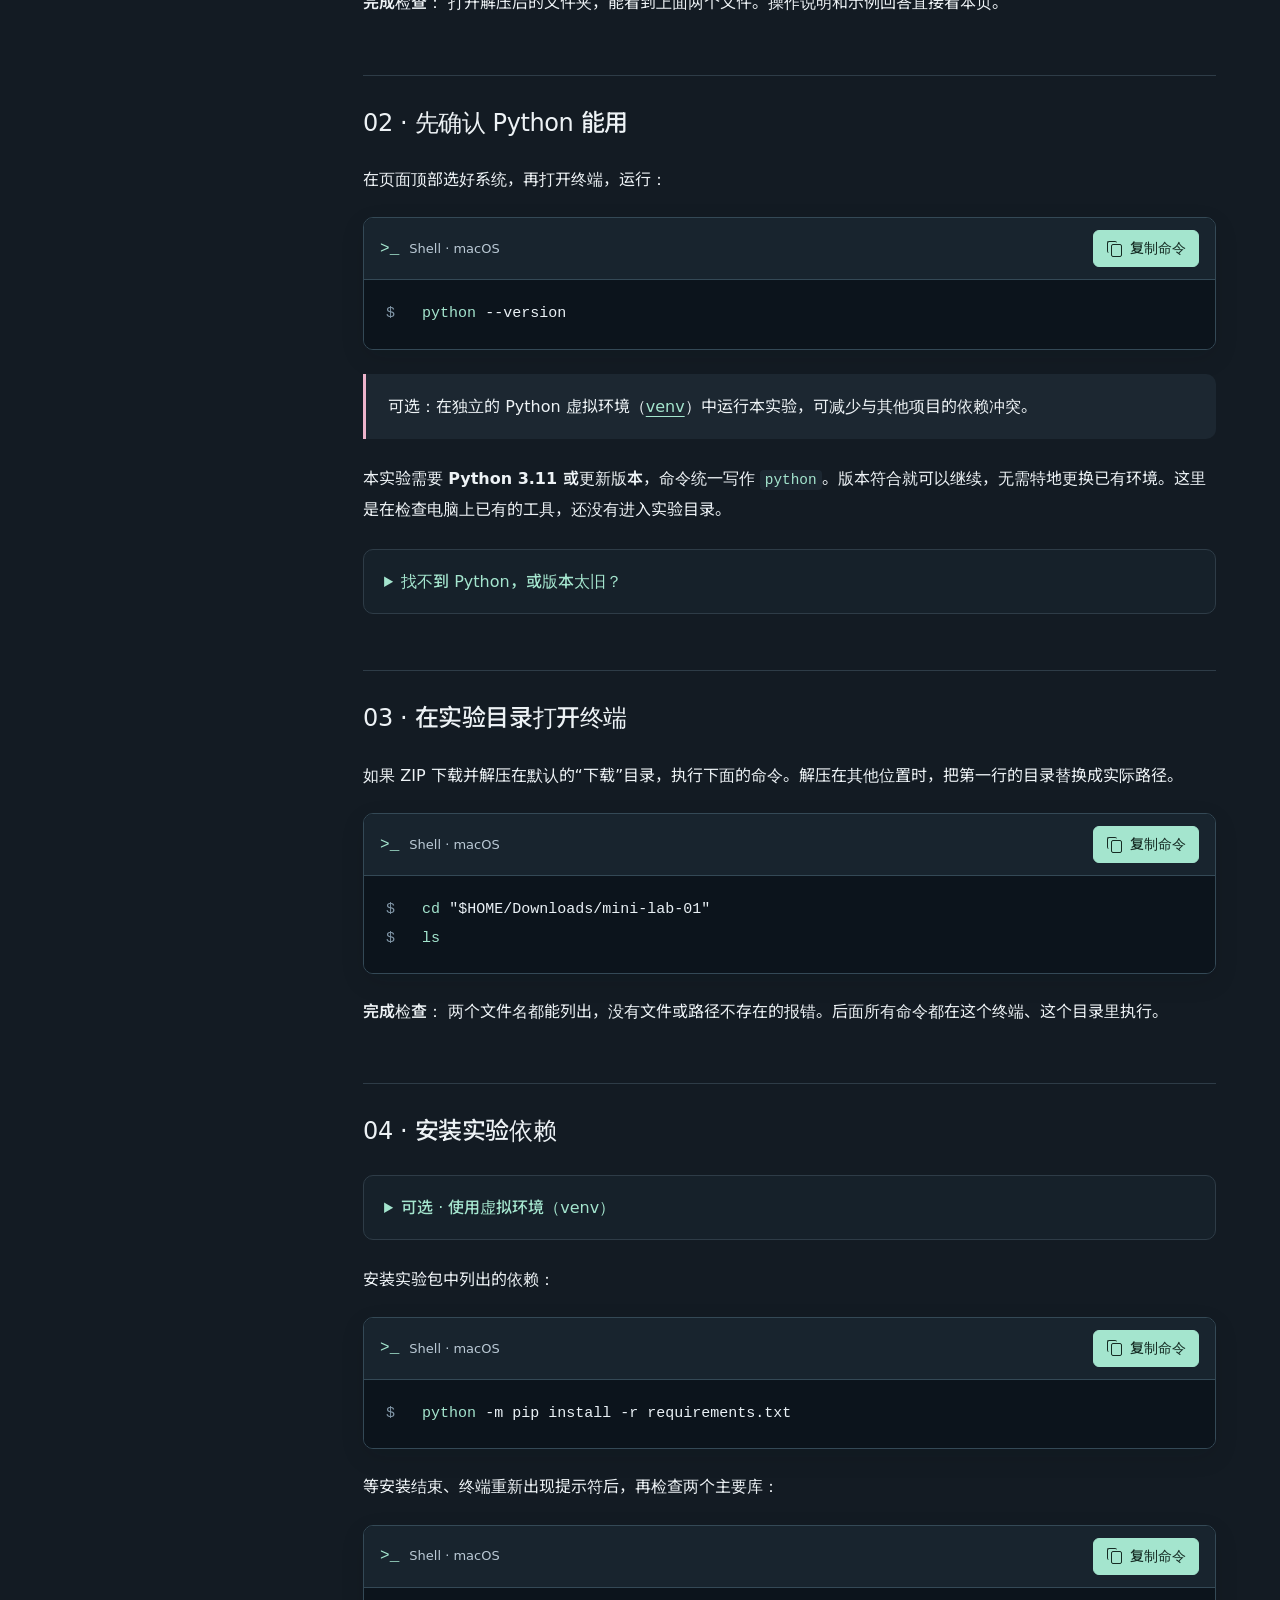
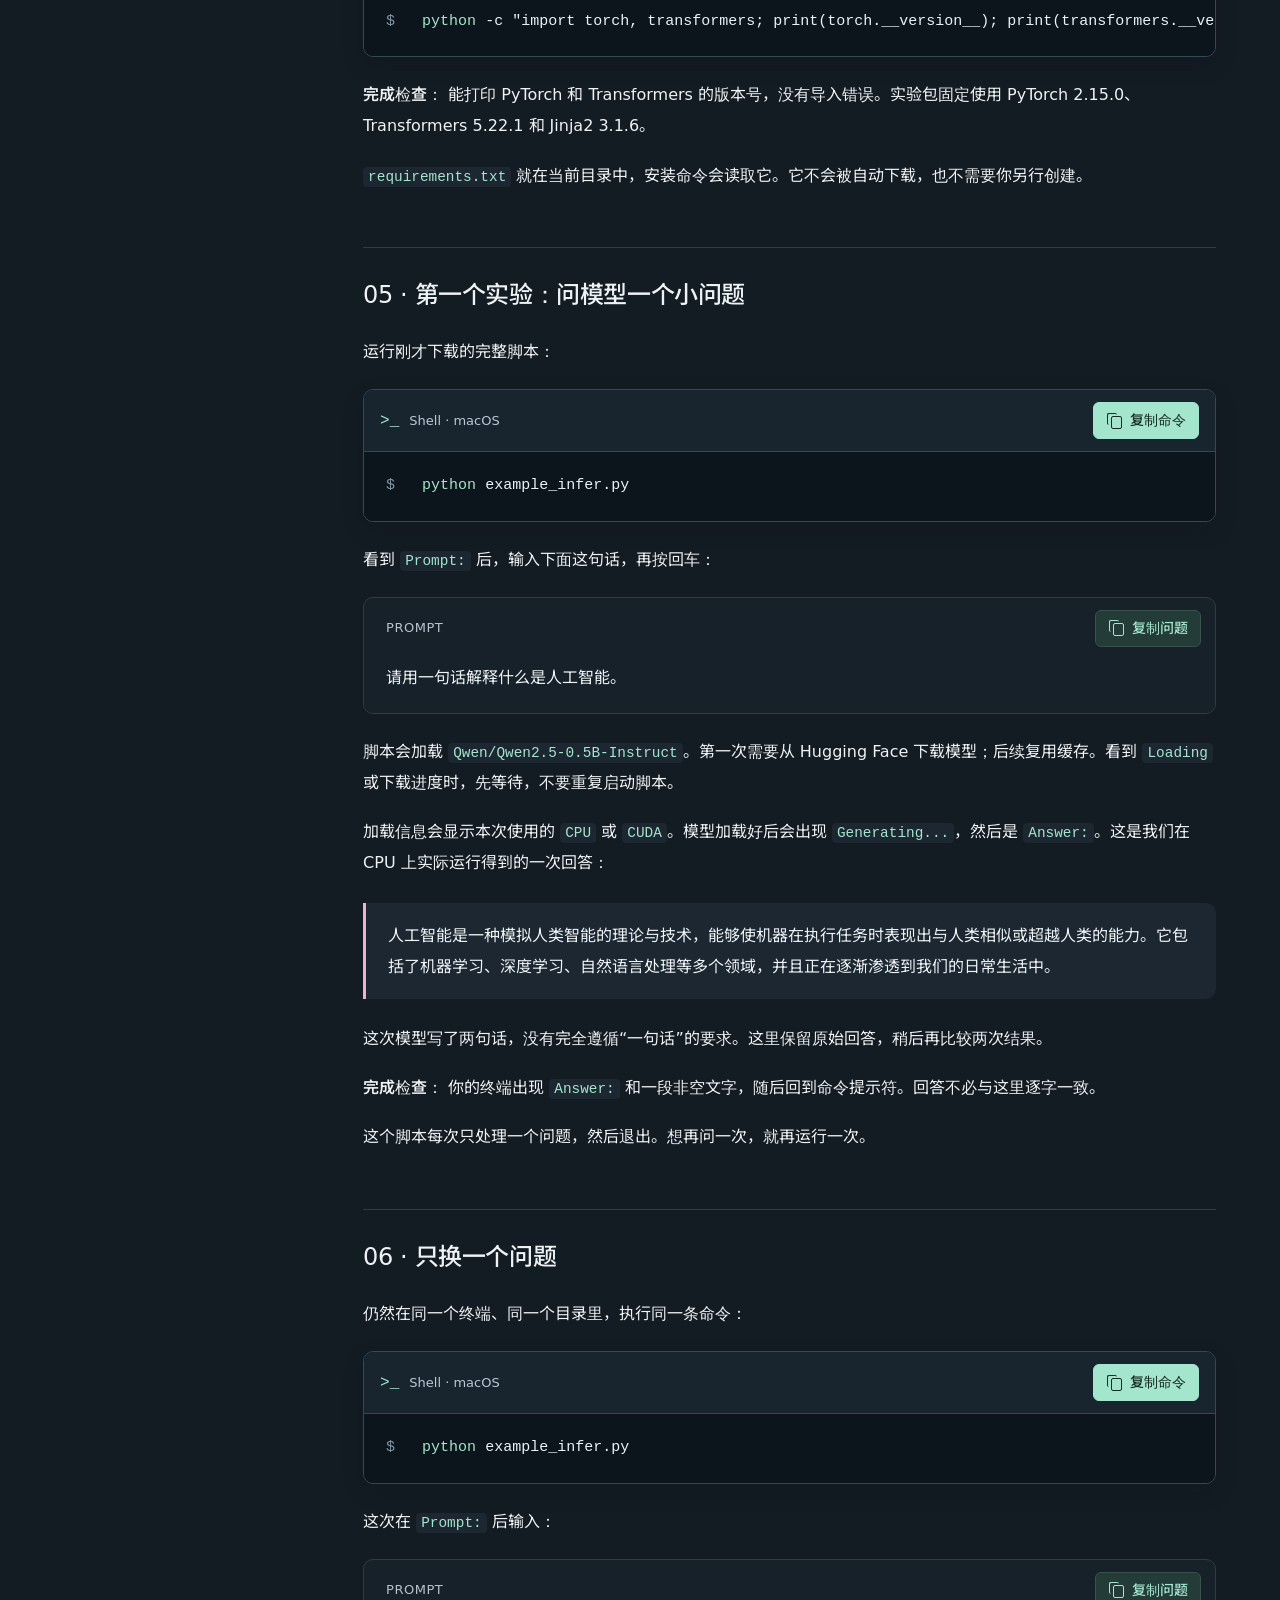
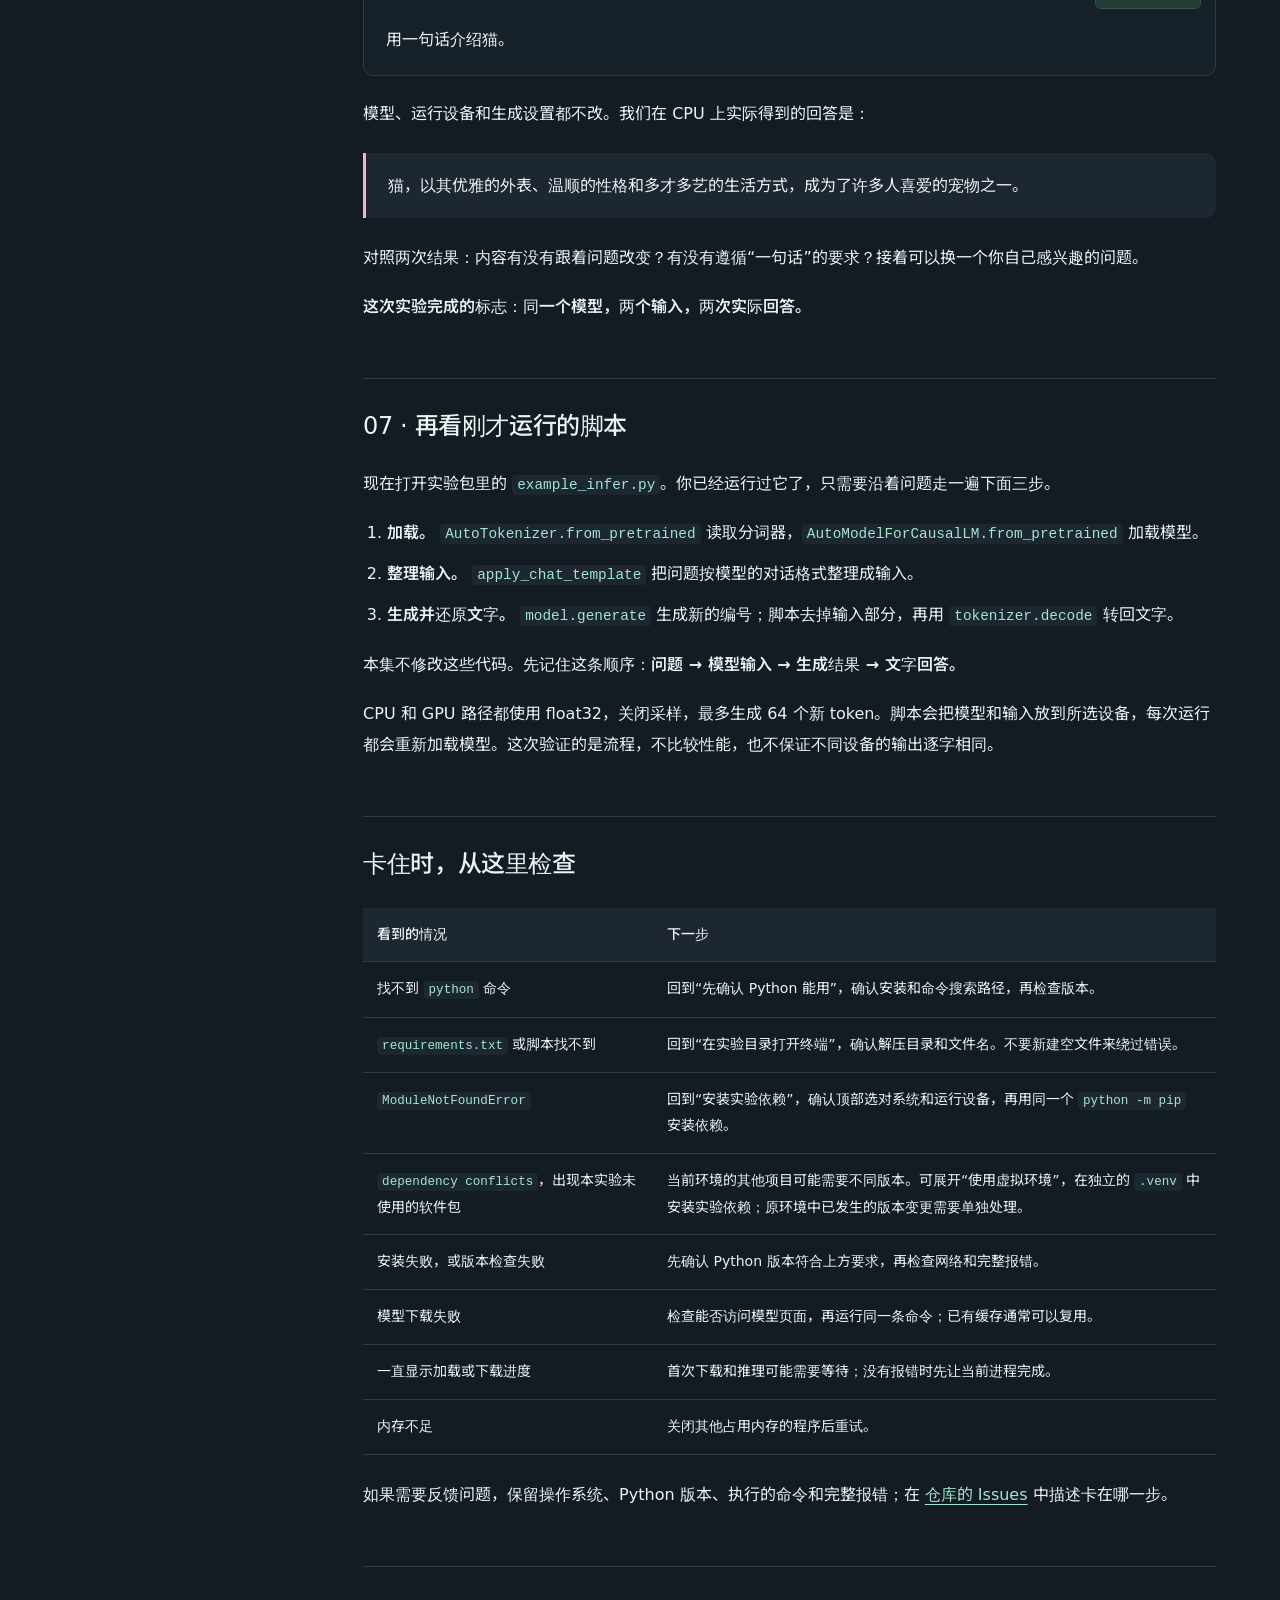
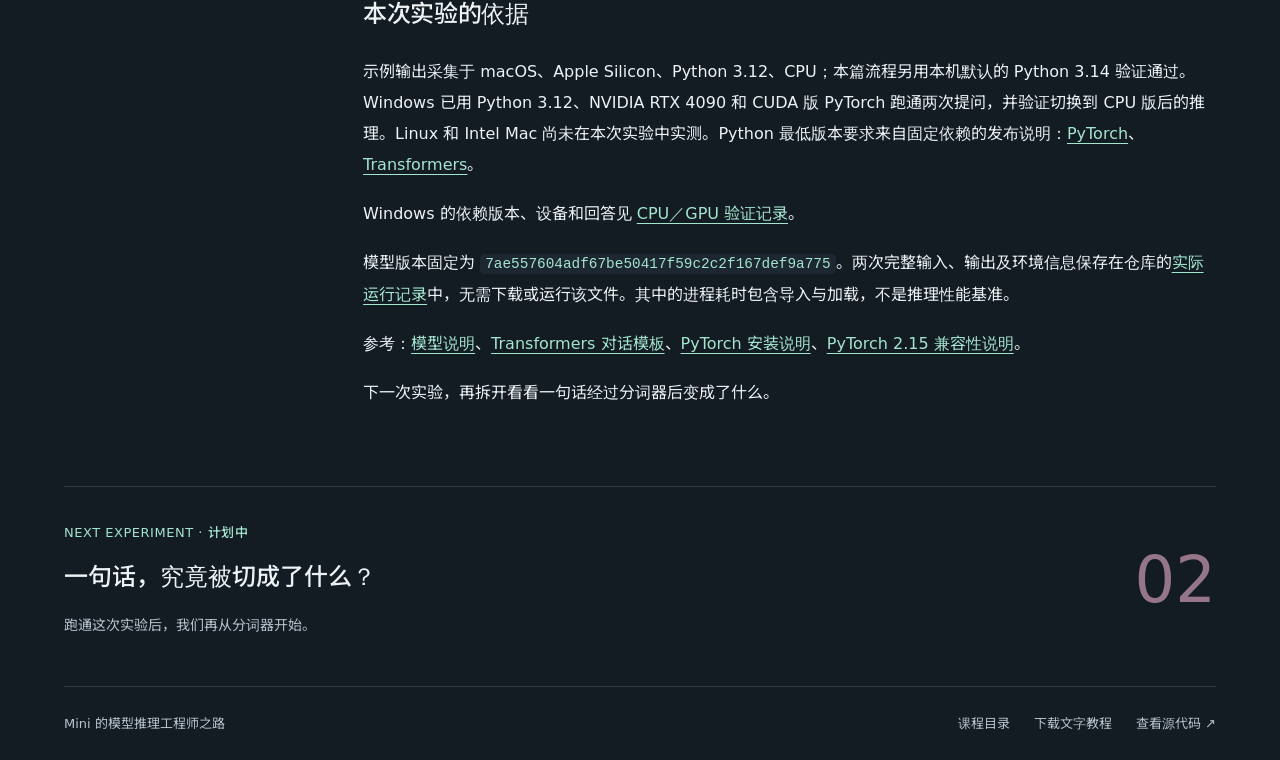
==== commit 891c425e: "Make virtual environment setup optional and collapsible" ====
--- a/docs/1/index.html
+++ b/docs/1/index.html
@@ -126,7 +126,7 @@
 </div>
 </div>
 <blockquote>
-<p>建议在独立的 Python 虚拟环境（<a href="https://docs.python.org/zh-cn/3/library/venv.html">venv</a>）中运行本实验，避免影响其他项目。</p>
+<p>可选：在独立的 Python 虚拟环境（<a href="https://docs.python.org/zh-cn/3/library/venv.html">venv</a>）中运行本实验，可减少与其他项目的依赖冲突。</p>
 </blockquote>
 <p>本实验需要 <strong>Python 3.11 或更新版本</strong>，命令统一写作 <code>python</code>。版本符合就可以继续，无需特地更换已有环境。这里是在检查电脑上已有的工具，还没有进入实验目录。</p>
 <details>
@@ -162,7 +162,9 @@
 <p><strong>完成检查：</strong> 两个文件名都能列出，没有文件或路径不存在的报错。后面所有命令都在这个终端、这个目录里执行。</p>
 <p><a id="environment"></a></p>
 <h2 id="04">04 · 安装实验依赖</h2>
-<p>先在当前实验目录创建并激活虚拟环境：</p>
+<details>
+<summary>可选 · 使用虚拟环境（venv）</summary>
+<p>需要隔离实验依赖时，在当前实验目录创建并激活虚拟环境：</p>
 <div class="platform-commands">
 <div data-platforms="macos linux">
 <p><strong>macOS · Linux</strong></p>
@@ -180,40 +182,41 @@
 </div>
 </div>
 <p>这会在当前目录创建 <code>.venv</code> 文件夹。<strong>完成检查：</strong> 最后一行打印的 Python 路径应位于当前实验目录的 <code>.venv</code> 中。确认后，再在同一个终端安装依赖。重新打开终端时，回到实验目录，再执行激活那一行即可。</p>
-<p>安装实验包中列出的依赖。命令中的 <code>--require-virtualenv</code> 会在未使用虚拟环境时停止安装：</p>
+</details>
+<p>安装实验包中列出的依赖：</p>
 <div class="platform-commands">
 <div data-platforms="macos">
 <p><strong>macOS</strong></p>
-<pre><code class="language-sh">python -m pip --require-virtualenv install -r requirements.txt
+<pre><code class="language-sh">python -m pip install -r requirements.txt
 </code></pre>
 </div>
 <div data-devices="cpu" data-platforms="windows">
 <p><strong>Windows · PowerShell · CPU</strong></p>
-<pre><code class="language-powershell">python -m pip --require-virtualenv install torch==2.15.0+cpu --index-url https://download.pytorch.org/whl/cpu
-python -m pip --require-virtualenv install -r requirements.txt
+<pre><code class="language-powershell">python -m pip install torch==2.15.0+cpu --index-url https://download.pytorch.org/whl/cpu
+python -m pip install -r requirements.txt
 </code></pre>
 <p>先安装 CPU 版 PyTorch，再安装其余依赖。</p>
 </div>
 <div data-devices="cpu" data-platforms="linux">
 <p><strong>Linux · CPU</strong></p>
-<pre><code class="language-sh">python -m pip --require-virtualenv install torch==2.15.0+cpu --index-url https://download.pytorch.org/whl/cpu
-python -m pip --require-virtualenv install -r requirements.txt
+<pre><code class="language-sh">python -m pip install torch==2.15.0+cpu --index-url https://download.pytorch.org/whl/cpu
+python -m pip install -r requirements.txt
 </code></pre>
 <p>先安装 CPU 版 PyTorch，再安装其余依赖。</p>
 </div>
 <div data-devices="cuda" data-platforms="windows">
 <p><strong>Windows · PowerShell · NVIDIA GPU</strong></p>
 <pre><code class="language-powershell">nvidia-smi
-python -m pip --require-virtualenv install torch==2.15.0+cu132 --index-url https://download.pytorch.org/whl/cu132
-python -m pip --require-virtualenv install -r requirements.txt
+python -m pip install torch==2.15.0+cu132 --index-url https://download.pytorch.org/whl/cu132
+python -m pip install -r requirements.txt
 </code></pre>
 <p>先确认第一条命令能显示 NVIDIA 显卡和驱动信息，再安装 CUDA 版 PyTorch。更换 CPU／GPU 选项后，需要重新执行对应的安装命令。</p>
 </div>
 <div data-devices="cuda" data-platforms="linux">
 <p><strong>Linux · NVIDIA GPU</strong></p>
 <pre><code class="language-sh">nvidia-smi
-python -m pip --require-virtualenv install torch==2.15.0+cu132 --index-url https://download.pytorch.org/whl/cu132
-python -m pip --require-virtualenv install -r requirements.txt
+python -m pip install torch==2.15.0+cu132 --index-url https://download.pytorch.org/whl/cu132
+python -m pip install -r requirements.txt
 </code></pre>
 <p>先确认第一条命令能显示 NVIDIA 显卡和驱动信息，再安装 CUDA 版 PyTorch。更换 CPU／GPU 选项后，需要重新执行对应的安装命令。</p>
 </div>
@@ -351,12 +354,8 @@
 <td>回到“安装实验依赖”，确认顶部选对系统和运行设备，再用同一个 <code>python -m pip</code> 安装依赖。</td>
 </tr>
 <tr>
-<td><code>Could not find an activated virtualenv</code></td>
-<td>回到“安装实验依赖”，激活 <code>.venv</code> 并检查 Python 路径，再安装。</td>
-</tr>
-<tr>
 <td><code>dependency conflicts</code>，出现本实验未使用的软件包</td>
-<td>检查是否误装进原有环境。回到实验目录，使用独立的 <code>.venv</code>；原环境中已发生的版本变更需要单独处理。</td>
+<td>当前环境的其他项目可能需要不同版本。可展开“使用虚拟环境”，在独立的 <code>.venv</code> 中安装实验依赖；原环境中已发生的版本变更需要单独处理。</td>
 </tr>
 <tr>
 <td>安装失败，或版本检查失败</td>
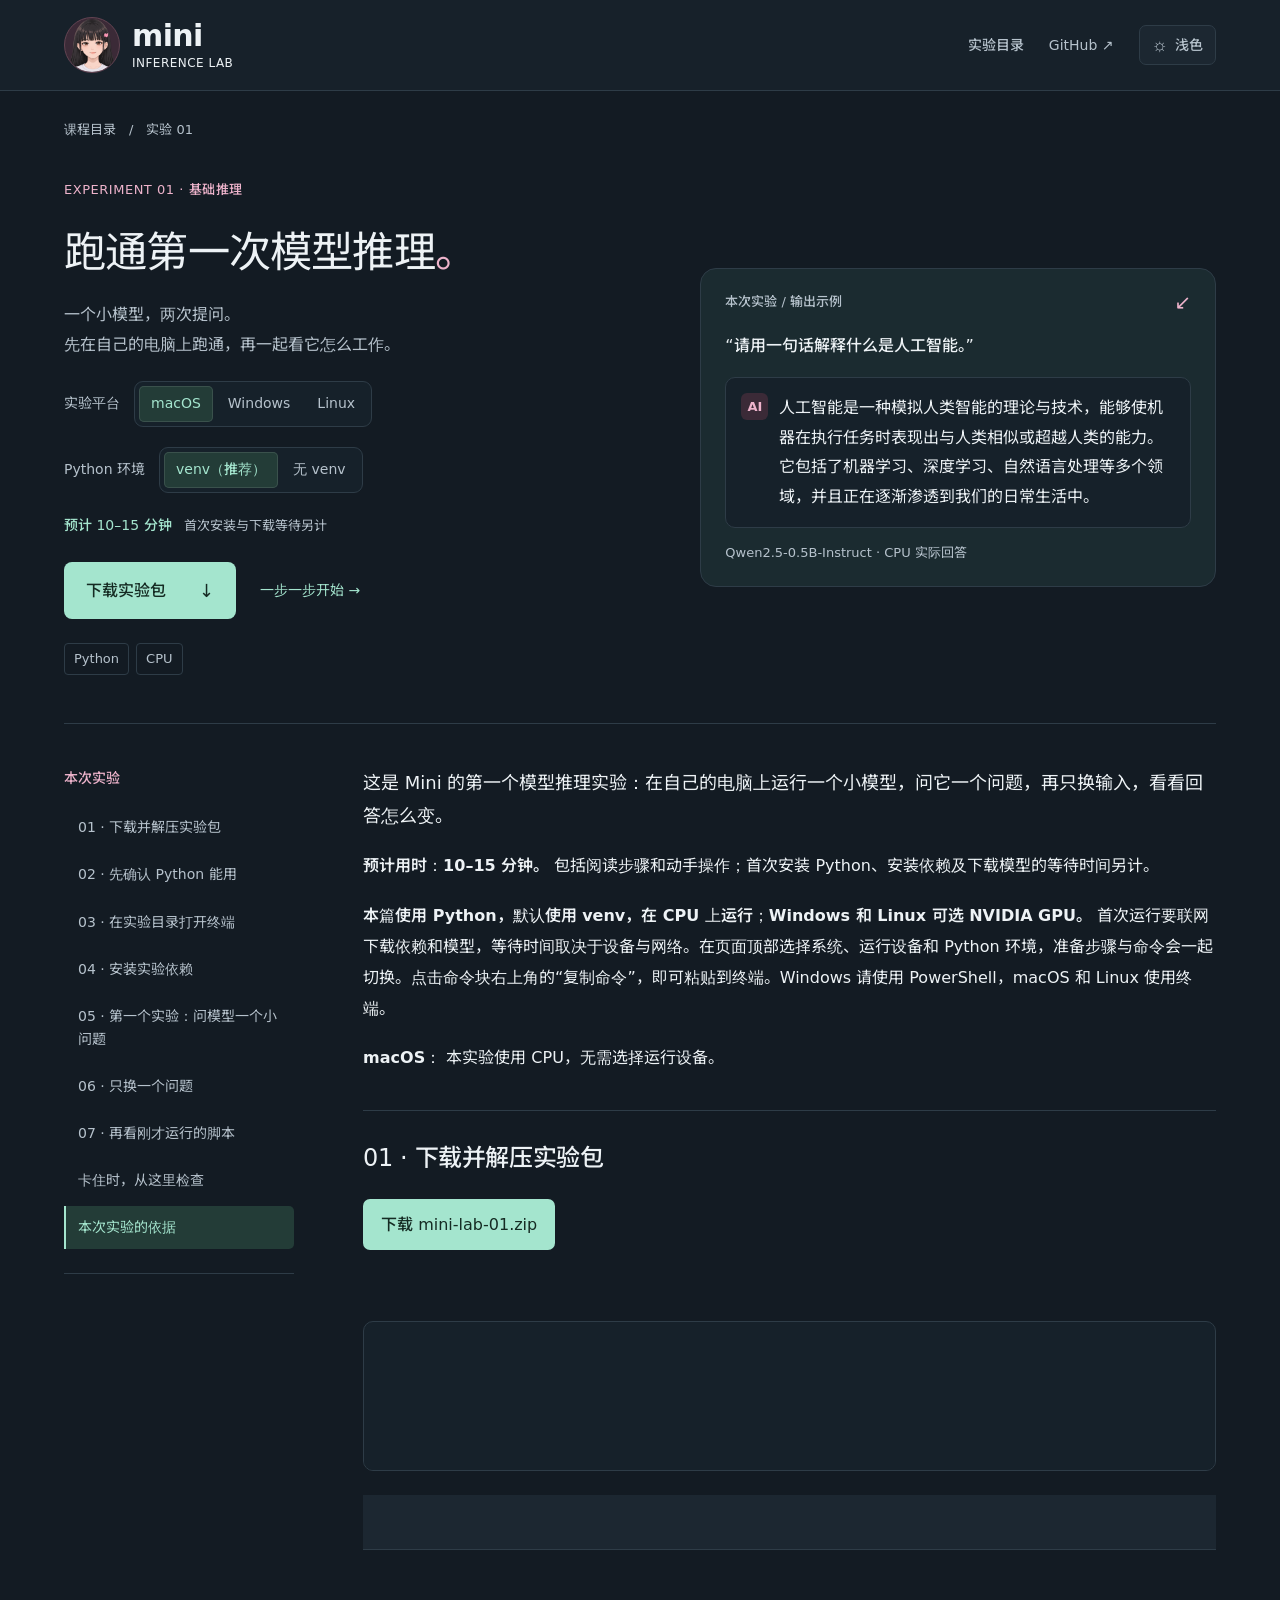
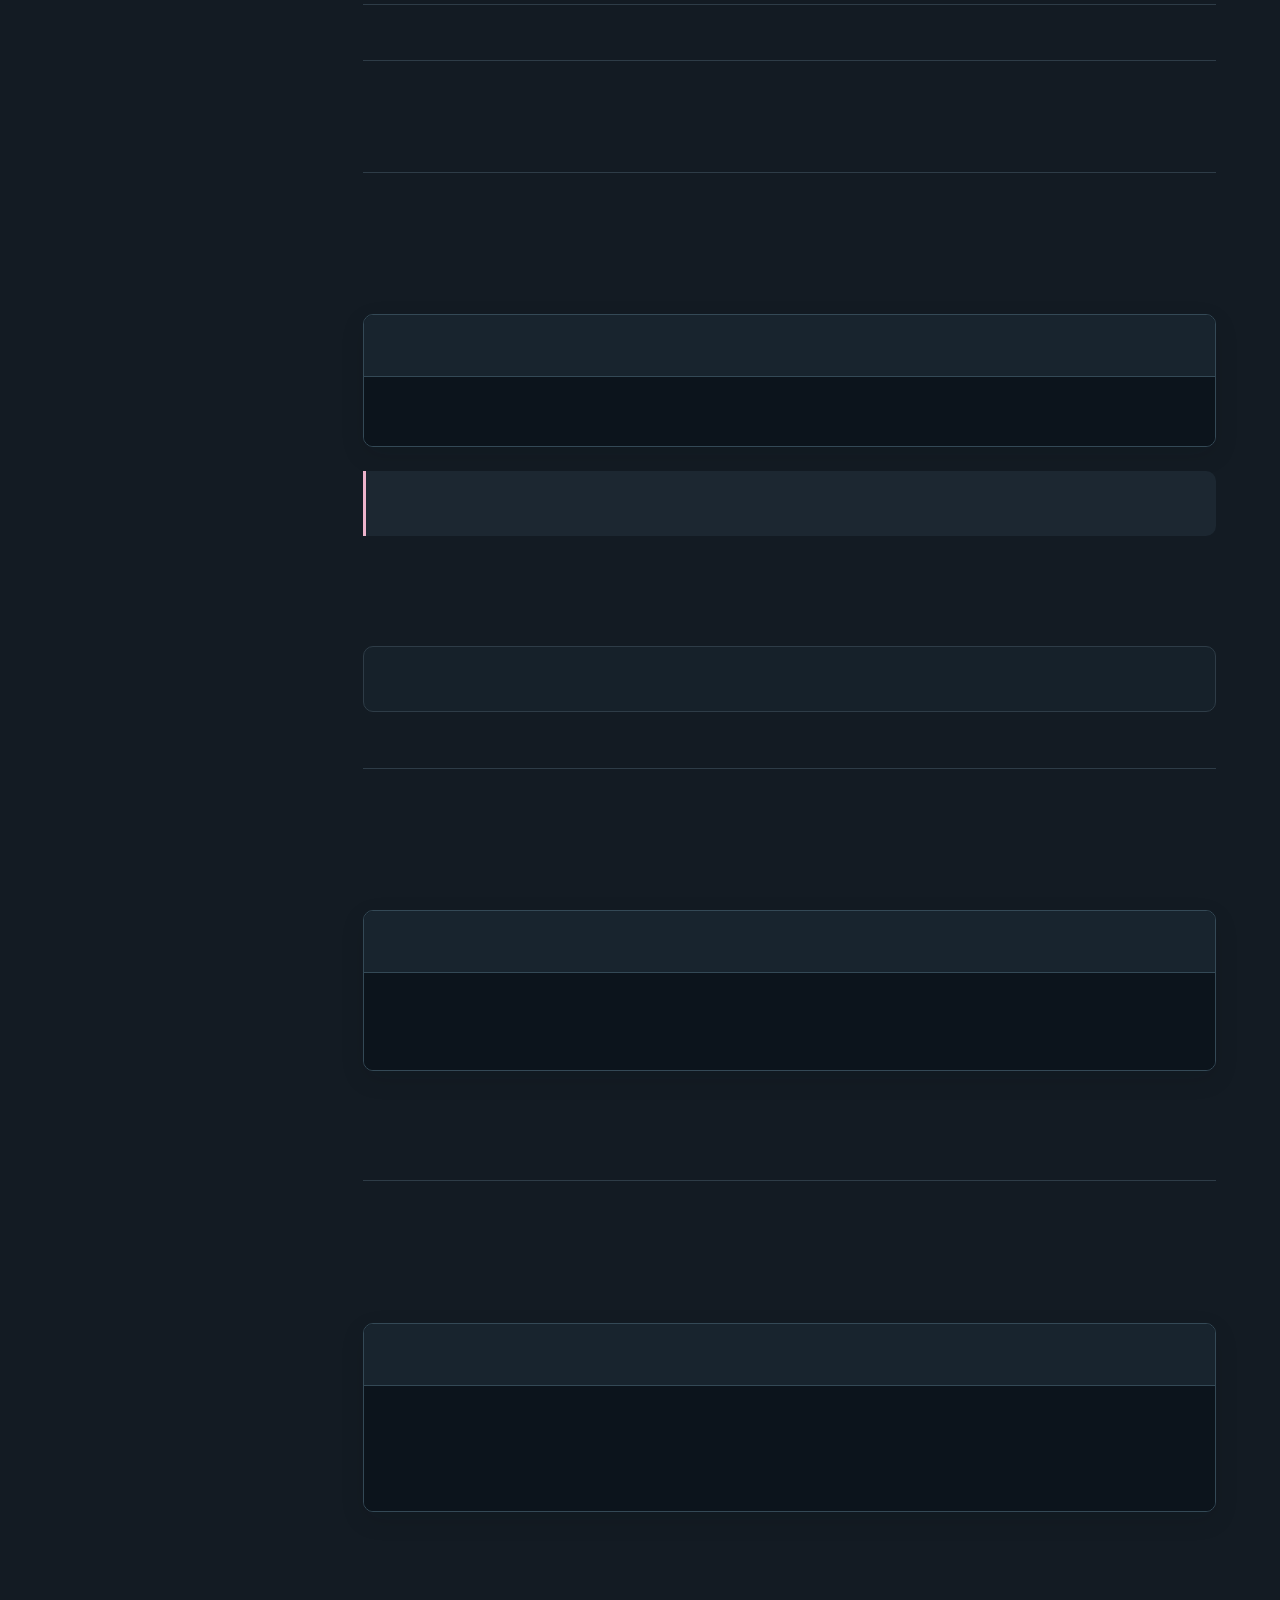
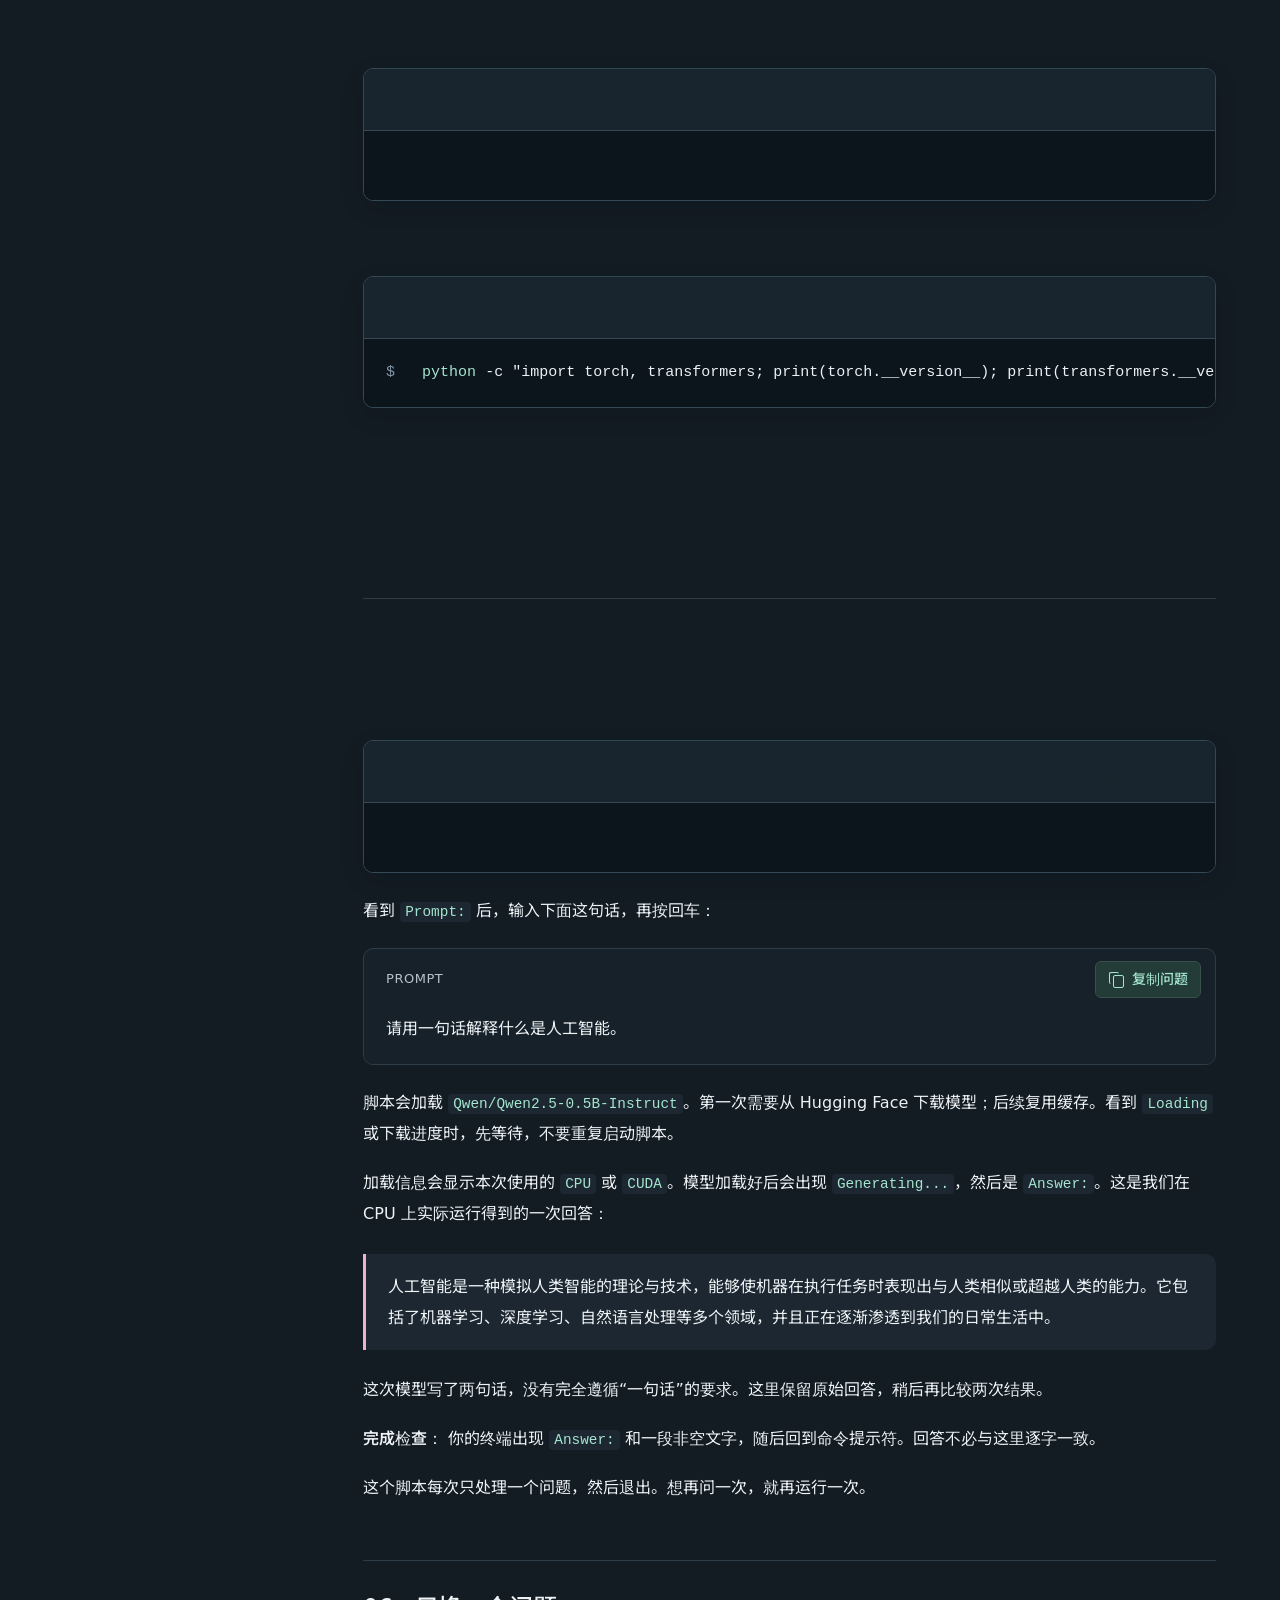
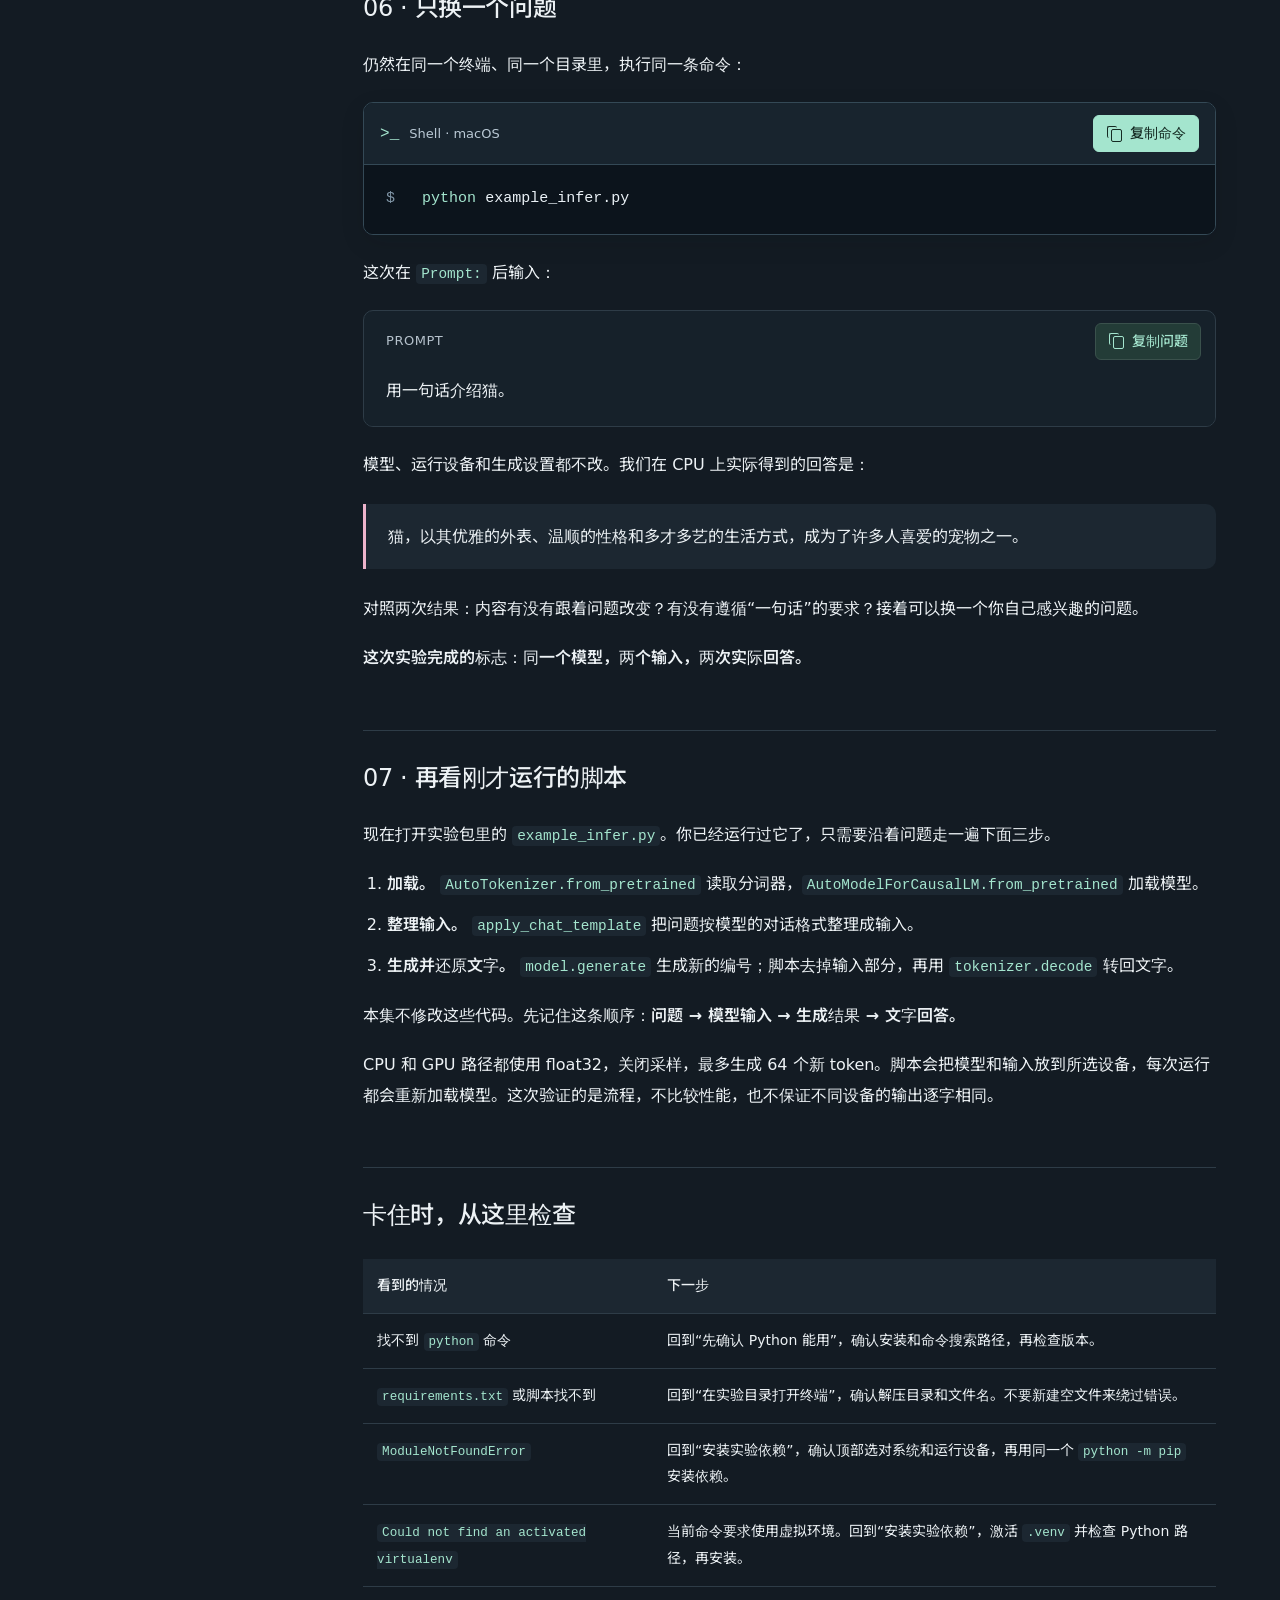
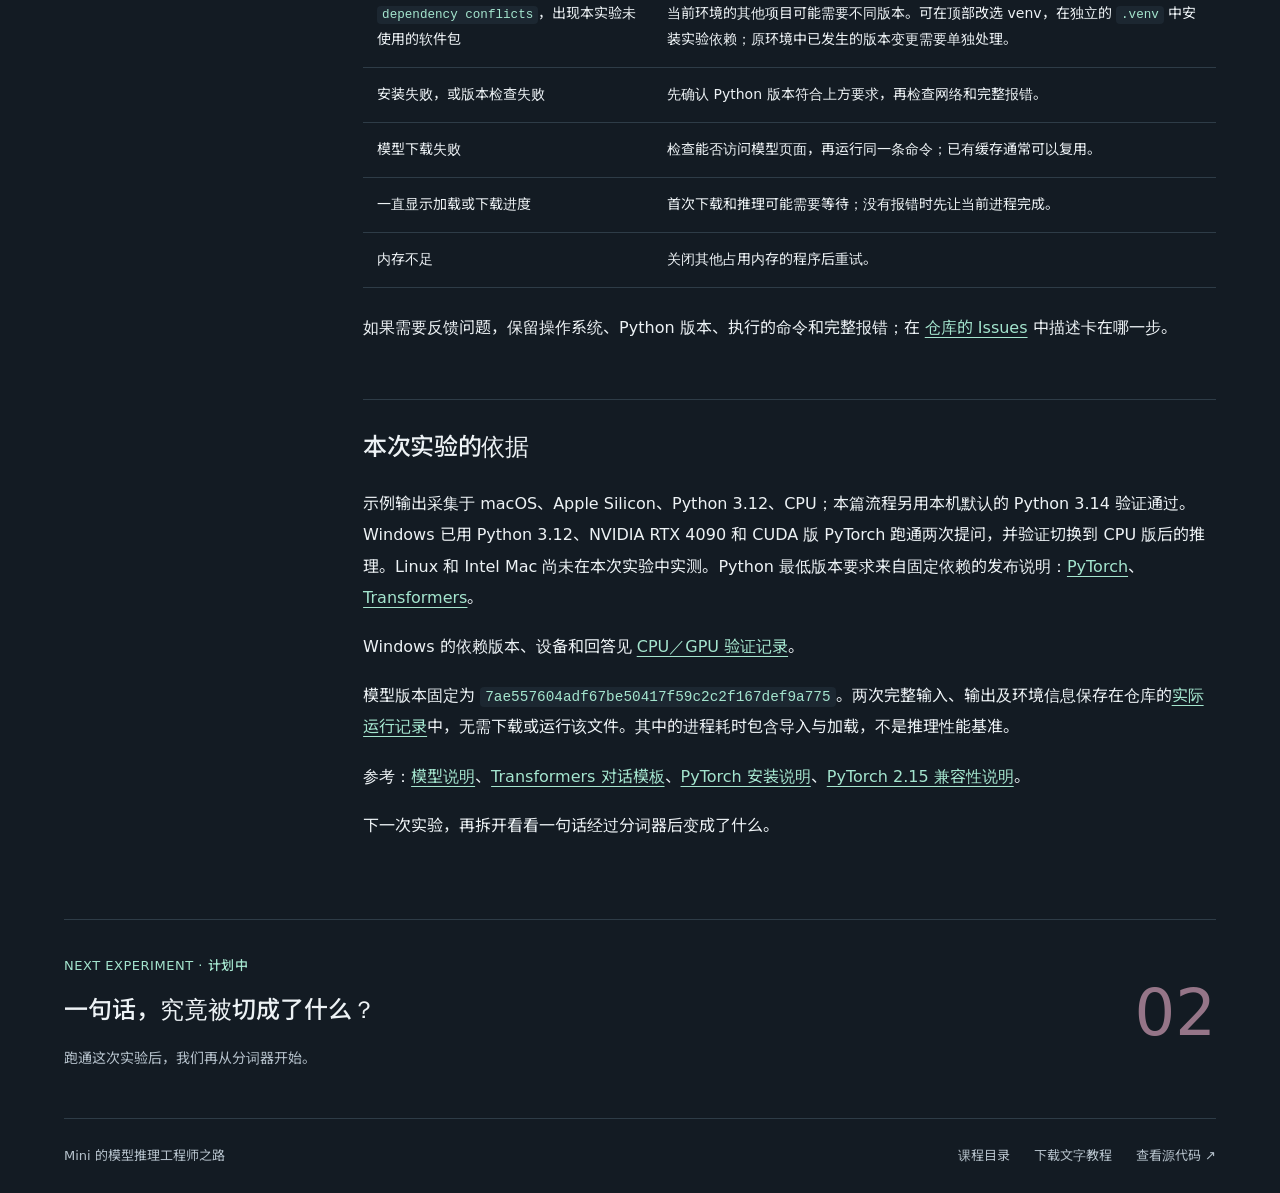
==== commit a6786854: "Add a global Python environment selector with venv as the default" ====
--- a/docs/1/index.html
+++ b/docs/1/index.html
@@ -10,8 +10,8 @@
   <link rel="icon" href="../assets/mini-head.png" type="image/png">
   <link rel="preload" href="../assets/fonts/noto-sans-sc-lab.woff2" as="font" type="font/woff2" crossorigin>
   <script src="../assets/theme.js?v=ef3ef90701ad"></script>
-  <link rel="stylesheet" href="../assets/site.css?v=a0bbc8e0f6f3">
-  <script src="../assets/site.js?v=b282ad64994c" defer></script>
+  <link rel="stylesheet" href="../assets/site.css?v=419fb326dd50">
+  <script src="../assets/site.js?v=951225164a22" defer></script>
 </head>
 <body class="lesson-page">
   <a class="skip-link" href="#tutorial">跳到教程正文</a>
@@ -45,6 +45,13 @@
             <button type="button" role="radio" data-device="cuda" aria-checked="false" tabindex="-1">GPU · NVIDIA CUDA</button>
           </div>
         </div>
+        <div class="environment-switcher" hidden>
+          <span id="environment-label">Python 环境</span>
+          <div class="environment-options" role="radiogroup" aria-labelledby="environment-label">
+            <button type="button" role="radio" data-environment="venv" aria-checked="true">venv（推荐）</button>
+            <button type="button" role="radio" data-environment="current" aria-checked="false" tabindex="-1">无 venv</button>
+          </div>
+        </div>
         <p class="experiment-time"><strong>预计 10–15 分钟</strong><span>首次安装与下载等待另计</span></p>
         <div class="hero-actions"><a class="button" href="../downloads/mini-lab-01.zip" download>下载实验包 <span aria-hidden="true">↓</span></a><a class="secondary-link" href="#download">一步一步开始 →</a></div>
         <ul class="tags" aria-label="实验环境"><li>Python</li><li data-device-label>CPU</li></ul>
@@ -76,7 +83,7 @@
       </aside>
       <article id="tutorial" class="tutorial"><p>这是 Mini 的第一个模型推理实验：在自己的电脑上运行一个小模型，问它一个问题，再只换输入，看看回答怎么变。</p>
 <p><strong>预计用时：10–15 分钟。</strong> 包括阅读步骤和动手操作；首次安装 Python、安装依赖及下载模型的等待时间另计。</p>
-<p><strong>本篇使用 Python，默认在 CPU 上运行；Windows 和 Linux 可选 NVIDIA GPU。</strong> 首次运行要联网下载依赖和模型，等待时间取决于设备与网络。在页面顶部选择系统和运行设备，安装、检查和运行命令会一起切换。点击命令块右上角的“复制命令”，即可粘贴到终端。Windows 请使用 PowerShell，macOS 和 Linux 使用终端。</p>
+<p><strong>本篇使用 Python，默认使用 venv，在 CPU 上运行；Windows 和 Linux 可选 NVIDIA GPU。</strong> 首次运行要联网下载依赖和模型，等待时间取决于设备与网络。在页面顶部选择系统、运行设备和 Python 环境，准备步骤与命令会一起切换。点击命令块右上角的“复制命令”，即可粘贴到终端。Windows 请使用 PowerShell，macOS 和 Linux 使用终端。</p>
 <div data-platforms="macos">
 <p><strong>macOS：</strong> 本实验使用 CPU，无需选择运行设备。</p>
 </div>
@@ -125,9 +132,16 @@
 </code></pre>
 </div>
 </div>
+<div data-environments="venv">
 <blockquote>
-<p>可选：在独立的 Python 虚拟环境（<a href="https://docs.python.org/zh-cn/3/library/venv.html">venv</a>）中运行本实验，可减少与其他项目的依赖冲突。</p>
+<p>使用独立的 Python 虚拟环境（<a href="https://docs.python.org/zh-cn/3/library/venv.html">venv</a>）可减少与其他项目的依赖冲突。稍后进入实验目录再创建。</p>
 </blockquote>
+</div>
+<div data-environments="current">
+<blockquote>
+<p>无 venv 时，依赖会安装到当前 Python 环境，可能影响其他项目。需要隔离时，可在顶部改选 <a href="https://docs.python.org/zh-cn/3/library/venv.html">venv</a>。</p>
+</blockquote>
+</div>
 <p>本实验需要 <strong>Python 3.11 或更新版本</strong>，命令统一写作 <code>python</code>。版本符合就可以继续，无需特地更换已有环境。这里是在检查电脑上已有的工具，还没有进入实验目录。</p>
 <details>
 <summary>找不到 Python，或版本太旧？</summary>
@@ -162,9 +176,8 @@
 <p><strong>完成检查：</strong> 两个文件名都能列出，没有文件或路径不存在的报错。后面所有命令都在这个终端、这个目录里执行。</p>
 <p><a id="environment"></a></p>
 <h2 id="04">04 · 安装实验依赖</h2>
-<details>
-<summary>可选 · 使用虚拟环境（venv）</summary>
-<p>需要隔离实验依赖时，在当前实验目录创建并激活虚拟环境：</p>
+<div data-environments="venv">
+<p>先在当前实验目录创建并激活虚拟环境：</p>
 <div class="platform-commands">
 <div data-platforms="macos linux">
 <p><strong>macOS · Linux</strong></p>
@@ -182,41 +195,44 @@
 </div>
 </div>
 <p>这会在当前目录创建 <code>.venv</code> 文件夹。<strong>完成检查：</strong> 最后一行打印的 Python 路径应位于当前实验目录的 <code>.venv</code> 中。确认后，再在同一个终端安装依赖。重新打开终端时，回到实验目录，再执行激活那一行即可。</p>
-</details>
+</div>
+<div data-environments="current">
+<p>当前选择无 venv，直接使用当前 Python 安装依赖。如果此前已激活本实验的 <code>.venv</code>，先执行 <code>deactivate</code>。</p>
+</div>
 <p>安装实验包中列出的依赖：</p>
-<div class="platform-commands">
+<div class="platform-commands" data-venv-install="data-venv-install">
 <div data-platforms="macos">
 <p><strong>macOS</strong></p>
-<pre><code class="language-sh">python -m pip install -r requirements.txt
+<pre><code class="language-sh">python -m pip --require-virtualenv install -r requirements.txt
 </code></pre>
 </div>
 <div data-devices="cpu" data-platforms="windows">
 <p><strong>Windows · PowerShell · CPU</strong></p>
-<pre><code class="language-powershell">python -m pip install torch==2.15.0+cpu --index-url https://download.pytorch.org/whl/cpu
-python -m pip install -r requirements.txt
+<pre><code class="language-powershell">python -m pip --require-virtualenv install torch==2.15.0+cpu --index-url https://download.pytorch.org/whl/cpu
+python -m pip --require-virtualenv install -r requirements.txt
 </code></pre>
 <p>先安装 CPU 版 PyTorch，再安装其余依赖。</p>
 </div>
 <div data-devices="cpu" data-platforms="linux">
 <p><strong>Linux · CPU</strong></p>
-<pre><code class="language-sh">python -m pip install torch==2.15.0+cpu --index-url https://download.pytorch.org/whl/cpu
-python -m pip install -r requirements.txt
+<pre><code class="language-sh">python -m pip --require-virtualenv install torch==2.15.0+cpu --index-url https://download.pytorch.org/whl/cpu
+python -m pip --require-virtualenv install -r requirements.txt
 </code></pre>
 <p>先安装 CPU 版 PyTorch，再安装其余依赖。</p>
 </div>
 <div data-devices="cuda" data-platforms="windows">
 <p><strong>Windows · PowerShell · NVIDIA GPU</strong></p>
 <pre><code class="language-powershell">nvidia-smi
-python -m pip install torch==2.15.0+cu132 --index-url https://download.pytorch.org/whl/cu132
-python -m pip install -r requirements.txt
+python -m pip --require-virtualenv install torch==2.15.0+cu132 --index-url https://download.pytorch.org/whl/cu132
+python -m pip --require-virtualenv install -r requirements.txt
 </code></pre>
 <p>先确认第一条命令能显示 NVIDIA 显卡和驱动信息，再安装 CUDA 版 PyTorch。更换 CPU／GPU 选项后，需要重新执行对应的安装命令。</p>
 </div>
 <div data-devices="cuda" data-platforms="linux">
 <p><strong>Linux · NVIDIA GPU</strong></p>
 <pre><code class="language-sh">nvidia-smi
-python -m pip install torch==2.15.0+cu132 --index-url https://download.pytorch.org/whl/cu132
-python -m pip install -r requirements.txt
+python -m pip --require-virtualenv install torch==2.15.0+cu132 --index-url https://download.pytorch.org/whl/cu132
+python -m pip --require-virtualenv install -r requirements.txt
 </code></pre>
 <p>先确认第一条命令能显示 NVIDIA 显卡和驱动信息，再安装 CUDA 版 PyTorch。更换 CPU／GPU 选项后，需要重新执行对应的安装命令。</p>
 </div>
@@ -354,8 +370,12 @@
 <td>回到“安装实验依赖”，确认顶部选对系统和运行设备，再用同一个 <code>python -m pip</code> 安装依赖。</td>
 </tr>
 <tr>
+<td><code>Could not find an activated virtualenv</code></td>
+<td>当前命令要求使用虚拟环境。回到“安装实验依赖”，激活 <code>.venv</code> 并检查 Python 路径，再安装。</td>
+</tr>
+<tr>
 <td><code>dependency conflicts</code>，出现本实验未使用的软件包</td>
-<td>当前环境的其他项目可能需要不同版本。可展开“使用虚拟环境”，在独立的 <code>.venv</code> 中安装实验依赖；原环境中已发生的版本变更需要单独处理。</td>
+<td>当前环境的其他项目可能需要不同版本。可在顶部改选 venv，在独立的 <code>.venv</code> 中安装实验依赖；原环境中已发生的版本变更需要单独处理。</td>
 </tr>
 <tr>
 <td>安装失败，或版本检查失败</td>
--- a/docs/assets/site.css
+++ b/docs/assets/site.css
@@ -142,13 +142,13 @@
 .lesson-hero .eyebrow { color: var(--pink); margin-bottom: 16px; }
 .lesson-hero h1 { font-family: "Noto Sans SC", var(--font-sans); font-size: clamp(32px, 3.3vw, 44px); font-weight: 400; line-height: 1.5; letter-spacing: -.8px; margin: 0; text-wrap: balance; }
 .hero-description { color: var(--muted); font-size: 16px; line-height: 1.9; margin: 20px 0; }
-.platform-switcher, .device-switcher { display: flex; flex-wrap: wrap; align-items: center; gap: 8px 14px; margin: 20px 0; }
-.platform-switcher[hidden], .device-switcher[hidden] { display: none; }
-.platform-switcher > span, .device-switcher > span { color: var(--muted); font-size: 14px; }
-.platform-options, .device-options { display: inline-flex; gap: 3px; padding: 4px; border: 1px solid var(--line); border-radius: 9px; background: var(--surface-inset); }
-.platform-options button, .device-options button { border: 0; border-radius: 5px; background: transparent; color: var(--muted); padding: 7px 12px; min-height: 36px; font: 500 14px/1.5 var(--font-sans); }
-.platform-options button[aria-checked="true"], .device-options button[aria-checked="true"] { color: var(--accent); background: var(--soft); box-shadow: inset 0 0 0 1px var(--feature-border); }
-.platform-options button:hover, .device-options button:hover { color: var(--ink); }
+:is(.platform-switcher, .device-switcher, .environment-switcher) { display: flex; flex-wrap: wrap; align-items: center; gap: 8px 14px; margin: 20px 0; }
+:is(.platform-switcher, .device-switcher, .environment-switcher)[hidden] { display: none; }
+:is(.platform-switcher, .device-switcher, .environment-switcher) > span { color: var(--muted); font-size: 14px; }
+:is(.platform-options, .device-options, .environment-options) { display: inline-flex; gap: 3px; padding: 4px; border: 1px solid var(--line); border-radius: 9px; background: var(--surface-inset); }
+:is(.platform-options, .device-options, .environment-options) button { border: 0; border-radius: 5px; background: transparent; color: var(--muted); padding: 7px 12px; min-height: 36px; font: 500 14px/1.5 var(--font-sans); }
+:is(.platform-options, .device-options, .environment-options) button[aria-checked="true"] { color: var(--accent); background: var(--soft); box-shadow: inset 0 0 0 1px var(--feature-border); }
+:is(.platform-options, .device-options, .environment-options) button:hover { color: var(--ink); }
 .hero-actions { display: flex; flex-wrap: wrap; align-items: center; gap: 16px 24px; margin-top: 24px; }
 .secondary-link { color: var(--accent); font-size: 14px; text-decoration: none; }
 .lesson-hero .tags { margin: 24px 0 0; }
@@ -196,7 +196,7 @@
 .platform-commands.is-enhanced .platform-label { display: none; }
 .platform-commands.is-enhanced > [data-platforms] > p { margin: 0; padding: 0 22px 18px; color: #bac9d5; font-size: 14px; line-height: 1.8; }
 .platform-commands.is-enhanced > [data-platforms] > p code { color: #a4e5ce; background: #18242e; }
-.tutorial [data-platforms][hidden], .tutorial [data-devices][hidden] { display: none; }
+.tutorial [data-platforms][hidden], .tutorial [data-devices][hidden], .tutorial [data-environments][hidden] { display: none; }
 .tutorial table { border-collapse: collapse; width: 100%; margin: 24px 0; font-size: 14px; line-height: 1.85; }
 .tutorial th, .tutorial td { border-bottom: 1px solid var(--line); padding: 14px; text-align: left; vertical-align: top; }
 .tutorial th { font-weight: 500; background: var(--surface); }
